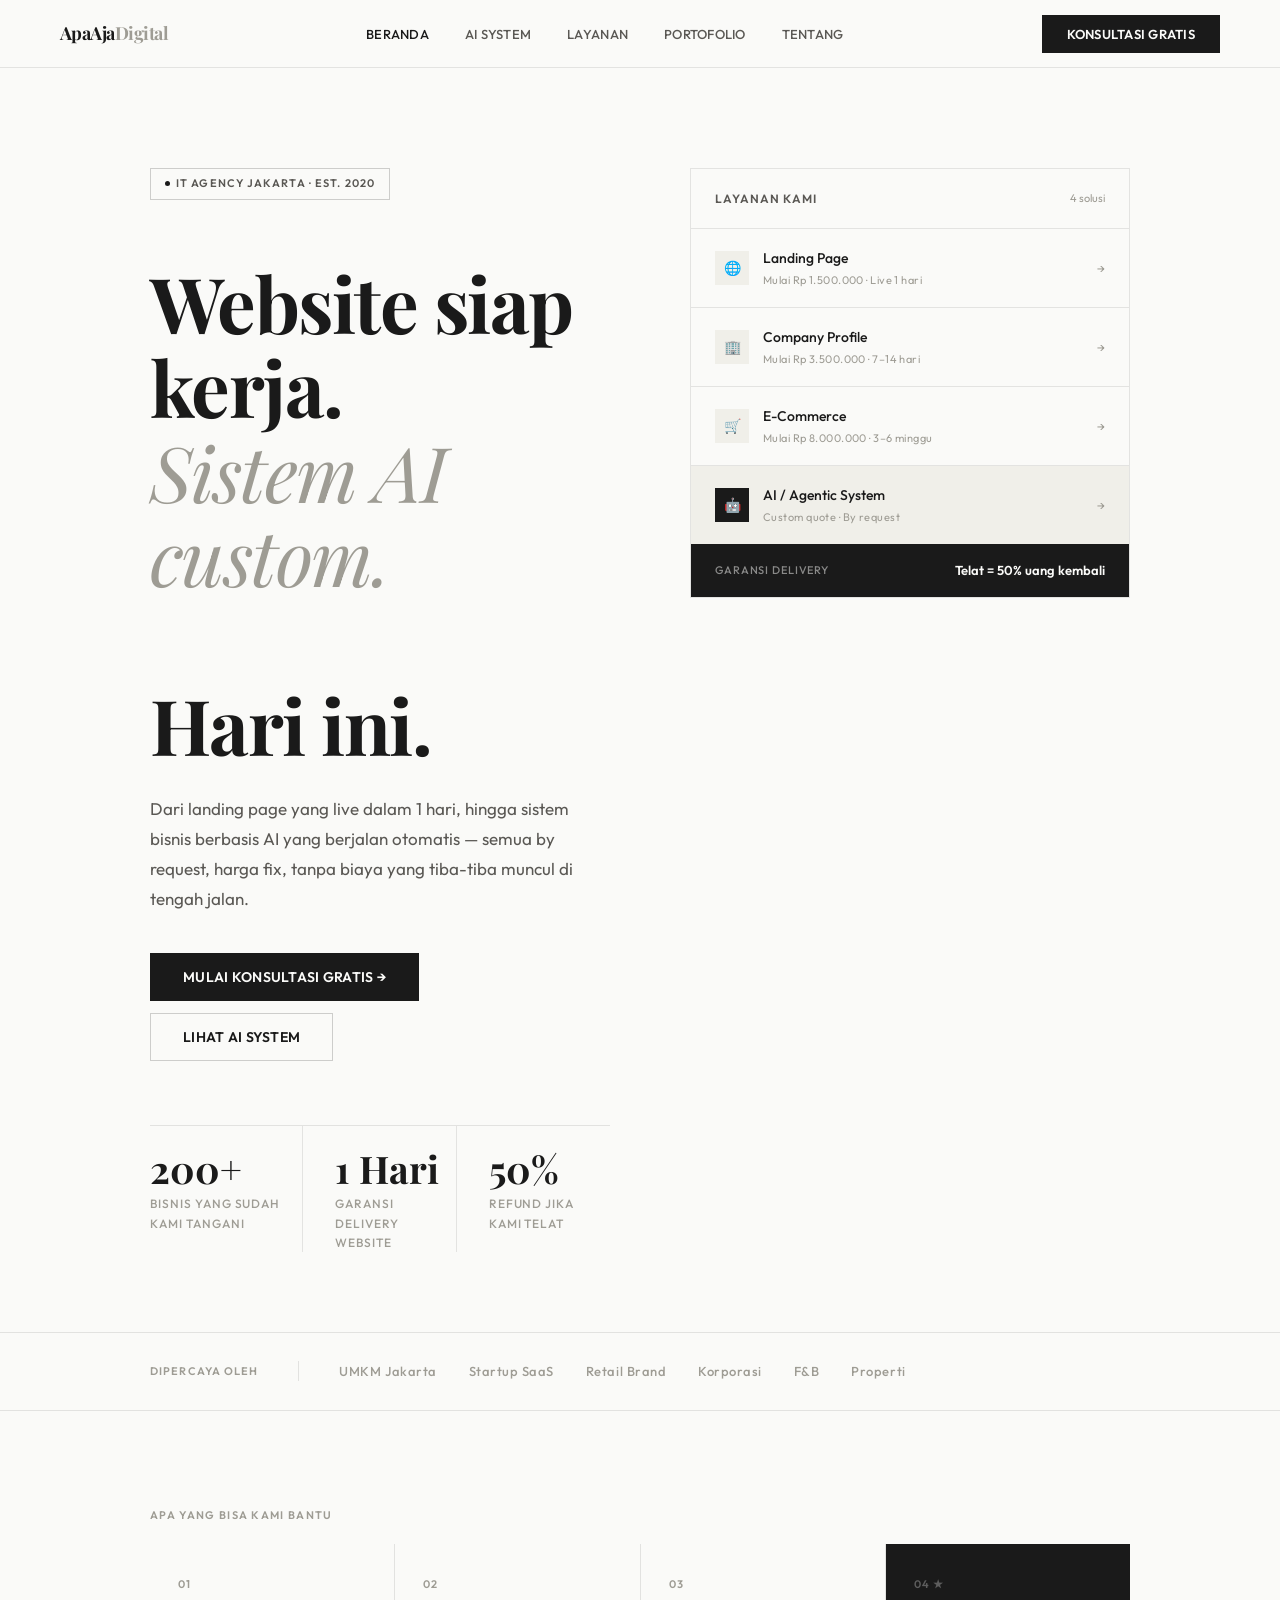
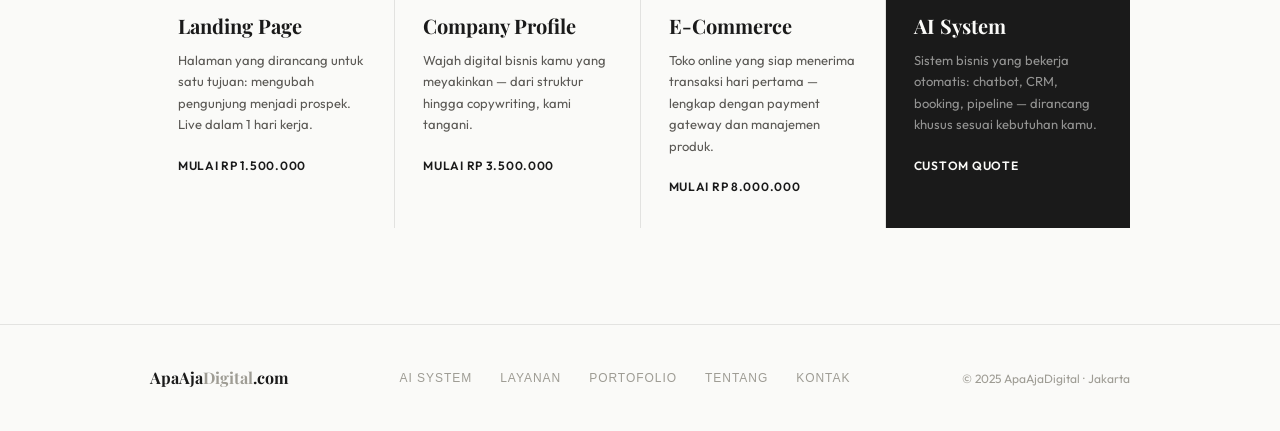
==== index (1).html @ f26a8ccd "Initial commit: Premium Tabbed-Page Company Profile with custom AI Systems and Scroll Animations" ====
<!DOCTYPE html>
<html lang="id">
<head>
<meta charset="UTF-8">
<meta name="viewport" content="width=device-width, initial-scale=1.0">
<title>ApaAjaDigital — IT Agency Jakarta</title>
<link rel="preconnect" href="https://fonts.googleapis.com">
<link rel="preconnect" href="https://fonts.gstatic.com" crossorigin>
<link href="https://fonts.googleapis.com/css2?family=Playfair+Display:wght@400;500;600;700&family=Outfit:wght@300;400;500;600&display=swap" rel="stylesheet">
<style>
/* ─── RESET & BASE ─────────────────────────────── */
*,*::before,*::after{box-sizing:border-box;margin:0;padding:0}
html{scroll-behavior:smooth;font-size:16px}
body{
  background:#FAFAF8;
  color:#1A1A1A;
  font-family:'Outfit',sans-serif;
  font-weight:400;
  line-height:1.6;
  -webkit-font-smoothing:antialiased;
  overflow-x:hidden;
}

/* ─── TYPOGRAPHY ──────────────────────────────── */
h1,h2,h3,h4{font-family:'Playfair Display',serif;font-weight:700;line-height:1.1;letter-spacing:-0.02em}
h1{font-size:clamp(44px,6vw,80px)}
h2{font-size:clamp(32px,4vw,52px)}
h3{font-size:clamp(20px,2.5vw,28px)}
p{font-size:16px;line-height:1.75;color:#4A4A4A}

/* ─── CSS VARIABLES ───────────────────────────── */
:root{
  --white:#FAFAF8;
  --black:#1A1A1A;
  --gray-100:#F0EFE9;
  --gray-200:#E2E0D8;
  --gray-400:#9E9C94;
  --gray-600:#5A5854;
  --accent:#1A1A1A;
  --ink:#1A1A1A;
  --paper:#FAFAF8;
  --border:rgba(26,26,26,0.1);
  --border-strong:rgba(26,26,26,0.2);
  --radius:2px;
  --radius-lg:4px;
  --transition:0.22s cubic-bezier(0.4,0,0.2,1);
}

/* ─── NAVIGATION ──────────────────────────────── */
nav{
  position:fixed;top:0;left:0;right:0;z-index:200;
  display:flex;align-items:center;justify-content:space-between;
  padding:0 60px;height:68px;
  background:rgba(250,250,248,0.92);
  backdrop-filter:blur(16px);
  border-bottom:1px solid var(--border);
  transition:border-color var(--transition);
}
.nav-logo{
  font-family:'Playfair Display',serif;
  font-size:18px;font-weight:700;
  color:var(--black);cursor:pointer;
  letter-spacing:-0.03em;
  text-decoration:none;
}
.nav-logo em{font-style:normal;color:var(--gray-400)}
.nav-center{display:flex;align-items:center;gap:4px}
.nav-link{
  font-family:'Outfit',sans-serif;
  font-size:13px;font-weight:500;
  color:var(--gray-600);
  padding:8px 16px;cursor:pointer;
  letter-spacing:0.02em;
  transition:color var(--transition);
  border-radius:2px;
  text-transform:uppercase;
  border:none;background:none;
}
.nav-link:hover{color:var(--black)}
.nav-link.active{color:var(--black)}
.nav-cta{
  font-size:13px;font-weight:600;
  font-family:'Outfit',sans-serif;
  background:var(--black);color:var(--white);
  padding:10px 24px;
  border:1px solid var(--black);
  cursor:pointer;letter-spacing:0.02em;
  text-transform:uppercase;
  transition:all var(--transition);
}
.nav-cta:hover{background:transparent;color:var(--black)}

/* ─── PAGES ───────────────────────────────────── */
.page{display:none;padding-top:68px;min-height:100vh;animation:fadeUp 0.4s ease both}
.page.active{display:block}
@keyframes fadeUp{from{opacity:0;transform:translateY(12px)}to{opacity:1;transform:translateY(0)}}

/* ─── LAYOUT HELPERS ──────────────────────────── */
.container{max-width:1100px;margin:0 auto;padding:0 60px}
.section{padding:96px 0}
.section-sm{padding:64px 0}
.label{
  font-size:11px;font-weight:600;letter-spacing:0.12em;
  text-transform:uppercase;color:var(--gray-400);
  margin-bottom:20px;display:block;
}
.divider{height:1px;background:var(--border);margin:0}

/* ─── BUTTONS ─────────────────────────────────── */
.btn{
  display:inline-flex;align-items:center;gap:8px;
  font-family:'Outfit',sans-serif;font-size:14px;font-weight:600;
  letter-spacing:0.02em;text-transform:uppercase;
  padding:14px 32px;cursor:pointer;
  transition:all var(--transition);border:none;
  text-decoration:none;
}
.btn-dark{background:var(--black);color:var(--white);border:1px solid var(--black)}
.btn-dark:hover{background:transparent;color:var(--black)}
.btn-outline{background:transparent;color:var(--black);border:1px solid var(--border-strong)}
.btn-outline:hover{border-color:var(--black);background:var(--black);color:var(--white)}
.btn-sm{padding:10px 22px;font-size:12px}

/* ─── BADGE ───────────────────────────────────── */
.badge{
  display:inline-flex;align-items:center;gap:6px;
  font-size:11px;font-weight:600;letter-spacing:0.1em;text-transform:uppercase;
  padding:6px 14px;border:1px solid var(--border-strong);
  color:var(--gray-600);margin-bottom:28px;
}
.badge-dot{width:5px;height:5px;border-radius:50%;background:var(--black);animation:blink 2s infinite}
@keyframes blink{0%,100%{opacity:1}50%{opacity:0.3}}

/* ═══════════════════════════════════════════════
   PAGE 1: BERANDA
═══════════════════════════════════════════════ */

/* HERO */
.hero{padding:100px 0 80px;border-bottom:1px solid var(--border)}
.hero-inner{display:grid;grid-template-columns:1fr 440px;gap:80px;align-items:start}
.hero-eyebrow{margin-bottom:32px}
.hero h1{margin-bottom:28px;color:var(--black)}
.hero h1 span{display:block;color:var(--gray-400);font-weight:400;font-style:italic}
.hero-lead{font-size:17px;line-height:1.75;color:var(--gray-600);max-width:500px;margin-bottom:40px}
.hero-actions{display:flex;gap:12px;flex-wrap:wrap;margin-bottom:64px}
.hero-stats{display:grid;grid-template-columns:repeat(3,1fr);border-top:1px solid var(--border)}
.stat{padding:24px 0 0;border-right:1px solid var(--border)}
.stat:last-child{border-right:none}
.stat:first-child{padding-left:0}
.stat-n{font-family:'Playfair Display',serif;font-size:38px;font-weight:700;color:var(--black);line-height:1;margin-bottom:6px}
.stat-l{font-size:12px;color:var(--gray-400);text-transform:uppercase;letter-spacing:0.08em;font-weight:500}

/* HERO RIGHT CARD */
.hero-card{
  background:var(--white);
  border:1px solid var(--border);
  padding:0;overflow:hidden;
  position:sticky;top:88px;
}
.hero-card-head{
  padding:20px 24px;
  border-bottom:1px solid var(--border);
  display:flex;align-items:center;justify-content:space-between;
}
.hero-card-title{font-size:12px;font-weight:600;text-transform:uppercase;letter-spacing:0.08em;color:var(--gray-600)}
.service-list{padding:0}
.service-row{
  display:flex;align-items:center;justify-content:space-between;
  padding:18px 24px;border-bottom:1px solid var(--border);
  cursor:pointer;transition:background var(--transition);
}
.service-row:last-child{border-bottom:none}
.service-row:hover{background:var(--gray-100)}
.service-row-left{display:flex;align-items:center;gap:14px}
.service-icon{
  width:34px;height:34px;display:flex;align-items:center;justify-content:center;
  background:var(--gray-100);font-size:14px;flex-shrink:0;
}
.service-name{font-size:14px;font-weight:500;color:var(--black);margin-bottom:2px}
.service-price{font-size:11px;color:var(--gray-400);letter-spacing:0.04em}
.service-arrow{font-size:12px;color:var(--gray-400);transition:transform var(--transition)}
.service-row:hover .service-arrow{transform:translateX(3px)}
.service-row.ai-row{background:var(--gray-100)}
.hero-guarantee{
  padding:16px 24px;background:var(--black);color:var(--white);
  display:flex;align-items:center;justify-content:space-between;
}
.guarantee-label{font-size:11px;text-transform:uppercase;letter-spacing:0.08em;color:rgba(250,250,248,0.5);font-weight:500}
.guarantee-val{font-size:13px;font-weight:600;color:var(--white)}

/* TRUST BAR */
.trust-bar{padding:28px 0;border-bottom:1px solid var(--border)}
.trust-bar-inner{display:flex;align-items:center;gap:40px}
.trust-label{font-size:11px;text-transform:uppercase;letter-spacing:0.1em;color:var(--gray-400);font-weight:600;white-space:nowrap}
.trust-divider{width:1px;height:20px;background:var(--border);flex-shrink:0}
.trust-logos{display:flex;gap:32px;flex-wrap:wrap}
.trust-item{font-size:13px;font-weight:500;color:var(--gray-400);letter-spacing:0.04em}

/* SERVICES PREVIEW */
.services-grid{display:grid;grid-template-columns:repeat(4,1fr);gap:1px;background:var(--border)}
.svc-card{
  background:var(--white);padding:32px 28px;
  transition:background var(--transition);cursor:pointer;
}
.svc-card:hover{background:var(--gray-100)}
.svc-num{font-size:11px;font-weight:600;color:var(--gray-400);letter-spacing:0.1em;margin-bottom:20px}
.svc-name{font-family:'Playfair Display',serif;font-size:20px;font-weight:700;margin-bottom:12px;line-height:1.2}
.svc-desc{font-size:13px;color:var(--gray-600);line-height:1.65;margin-bottom:20px}
.svc-price{font-size:12px;font-weight:600;color:var(--black);text-transform:uppercase;letter-spacing:0.06em}
.svc-card.ai-card{background:var(--black)}
.svc-card.ai-card .svc-num{color:rgba(250,250,248,0.3)}
.svc-card.ai-card .svc-name{color:var(--white)}
.svc-card.ai-card .svc-desc{color:rgba(250,250,248,0.55)}
.svc-card.ai-card .svc-price{color:var(--white)}
.svc-card.ai-card:hover{background:#2a2a2a}

/* ═══════════════════════════════════════════════
   PAGE 2: AI SYSTEM
═══════════════════════════════════════════════ */
.ai-hero{padding:100px 0 80px;border-bottom:1px solid var(--border)}
.ai-hero h1{margin-bottom:28px}
.ai-hero h1 em{font-style:italic;color:var(--gray-400)}
.ai-lead{font-size:18px;line-height:1.75;color:var(--gray-600);max-width:580px;margin-bottom:40px}

.capabilities-grid{display:grid;grid-template-columns:repeat(3,1fr);gap:1px;background:var(--border)}
.cap-card{background:var(--white);padding:36px 32px;transition:background var(--transition);cursor:pointer}
.cap-card:hover{background:var(--gray-100)}
.cap-num{font-size:11px;font-weight:600;color:var(--gray-400);letter-spacing:0.12em;text-transform:uppercase;margin-bottom:16px}
.cap-title{font-family:'Playfair Display',serif;font-size:22px;font-weight:700;margin-bottom:8px;line-height:1.2}
.cap-subtitle{font-size:12px;font-weight:600;text-transform:uppercase;letter-spacing:0.08em;color:var(--gray-400);margin-bottom:16px}
.cap-body{font-size:13px;color:var(--gray-600);line-height:1.7;margin-bottom:20px}
.cap-tags{display:flex;flex-wrap:wrap;gap:6px}
.cap-tag{font-size:10px;font-weight:600;letter-spacing:0.08em;text-transform:uppercase;padding:4px 10px;border:1px solid var(--border-strong);color:var(--gray-600)}

.usecase-section{padding:80px 0;background:var(--gray-100);border-top:1px solid var(--border);border-bottom:1px solid var(--border)}
.usecase-grid{display:grid;grid-template-columns:repeat(4,1fr);gap:1px;background:var(--border);margin-top:48px}
.uc-card{background:var(--gray-100);padding:28px 24px;cursor:pointer;transition:background var(--transition)}
.uc-card:hover{background:var(--gray-200)}
.uc-industry{font-size:10px;font-weight:700;text-transform:uppercase;letter-spacing:0.1em;color:var(--gray-400);margin-bottom:10px}
.uc-title{font-family:'Playfair Display',serif;font-size:18px;font-weight:700;margin-bottom:10px;line-height:1.2}
.uc-desc{font-size:13px;color:var(--gray-600);line-height:1.65}

/* ═══════════════════════════════════════════════
   PAGE 3: LAYANAN
═══════════════════════════════════════════════ */
.pricing-grid{display:grid;grid-template-columns:repeat(3,1fr);gap:1px;background:var(--border)}
.price-card{background:var(--white);padding:36px 32px;position:relative;transition:background var(--transition)}
.price-card:hover{background:var(--gray-100)}
.price-card.featured{background:var(--black)}
.price-popular{
  font-size:10px;font-weight:700;text-transform:uppercase;letter-spacing:0.1em;
  color:var(--white);background:var(--black);padding:4px 12px;
  display:inline-block;margin-bottom:20px;
}
.price-card.featured .price-popular{background:var(--gray-200);color:var(--black)}
.price-tier{font-size:11px;font-weight:600;text-transform:uppercase;letter-spacing:0.1em;color:var(--gray-400);margin-bottom:8px}
.price-card.featured .price-tier{color:rgba(250,250,248,0.4)}
.price-amount{font-family:'Playfair Display',serif;font-size:40px;font-weight:700;letter-spacing:-0.02em;line-height:1;margin-bottom:6px}
.price-card.featured .price-amount{color:var(--white)}
.price-amount sup{font-size:18px;font-weight:500;vertical-align:super}
.price-delivery{font-size:12px;color:var(--gray-400);margin-bottom:24px;padding-bottom:24px;border-bottom:1px solid var(--border)}
.price-card.featured .price-delivery{color:rgba(250,250,248,0.35);border-color:rgba(250,250,248,0.1)}
.price-desc{font-size:13px;color:var(--gray-600);line-height:1.65;margin-bottom:24px}
.price-card.featured .price-desc{color:rgba(250,250,248,0.55)}
.price-features{list-style:none;display:flex;flex-direction:column;gap:10px;margin-bottom:32px}
.price-features li{font-size:13px;color:var(--gray-600);display:flex;gap:10px;align-items:baseline;line-height:1.5}
.price-features li::before{content:'—';color:var(--gray-400);flex-shrink:0;font-size:12px}
.price-card.featured .price-features li{color:rgba(250,250,248,0.6)}
.price-card.featured .price-features li::before{color:rgba(250,250,248,0.25)}
.price-cta{
  width:100%;padding:14px;font-family:'Outfit',sans-serif;font-size:12px;font-weight:600;
  letter-spacing:0.08em;text-transform:uppercase;cursor:pointer;
  border:1px solid var(--border-strong);background:transparent;color:var(--black);
  transition:all var(--transition);
}
.price-cta:hover{background:var(--black);color:var(--white);border-color:var(--black)}
.price-card.featured .price-cta{background:var(--white);color:var(--black);border-color:var(--white)}
.price-card.featured .price-cta:hover{background:var(--gray-200)}

.ai-pkg{
  background:var(--black);color:var(--white);
  padding:56px;margin-top:1px;
  display:grid;grid-template-columns:1fr 1fr;gap:80px;align-items:start;
}
.ai-pkg-label{font-size:10px;font-weight:700;text-transform:uppercase;letter-spacing:0.12em;color:rgba(250,250,248,0.35);margin-bottom:16px}
.ai-pkg h3{font-family:'Playfair Display',serif;font-size:34px;font-weight:700;color:var(--white);margin-bottom:16px;line-height:1.15}
.ai-pkg p{font-size:14px;color:rgba(250,250,248,0.5);line-height:1.75;margin-bottom:28px}
.ai-tiers{border-top:1px solid rgba(250,250,248,0.1)}
.ai-tier-row{
  display:flex;justify-content:space-between;align-items:center;
  padding:16px 0;border-bottom:1px solid rgba(250,250,248,0.08);
}
.ai-tier-name{font-size:13px;font-weight:500;color:rgba(250,250,248,0.7)}
.ai-tier-price{font-size:13px;font-weight:600;color:var(--white)}

.maint-section{padding:80px 0}
.maint-header{margin-bottom:48px}
.maint-header h2{margin-bottom:12px}
.maint-header p{font-size:15px;color:var(--gray-600);max-width:540px}
.maint-grid{display:grid;grid-template-columns:repeat(3,1fr);gap:1px;background:var(--border)}
.maint-card{background:var(--white);padding:32px;transition:background var(--transition)}
.maint-card:hover{background:var(--gray-100)}
.maint-name{font-size:11px;font-weight:600;text-transform:uppercase;letter-spacing:0.1em;color:var(--gray-400);margin-bottom:8px}
.maint-price{font-family:'Playfair Display',serif;font-size:34px;font-weight:700;line-height:1;margin-bottom:4px}
.maint-period{font-size:12px;color:var(--gray-400);margin-bottom:8px}
.maint-tagline{font-size:13px;color:var(--gray-600);margin-bottom:24px;padding-bottom:24px;border-bottom:1px solid var(--border)}
.maint-list{list-style:none;display:flex;flex-direction:column;gap:9px}
.maint-list li{font-size:13px;color:var(--gray-600);display:flex;gap:10px;align-items:baseline}
.maint-list li::before{content:'↗';color:var(--black);flex-shrink:0;font-size:11px;font-weight:600}

/* ═══════════════════════════════════════════════
   PAGE 4: PORTOFOLIO
═══════════════════════════════════════════════ */
.portfolio-grid{display:grid;grid-template-columns:repeat(2,1fr);gap:1px;background:var(--border)}
.portfolio-item{
  background:var(--white);padding:0;overflow:hidden;
  cursor:pointer;transition:background var(--transition);
  aspect-ratio:4/3;display:flex;align-items:center;justify-content:center;
  position:relative;
}
.p-mock{width:72%;background:var(--white);border:1px solid var(--border);overflow:hidden}
.p-mock-bar{
  background:var(--gray-100);padding:9px 14px;
  display:flex;align-items:center;gap:5px;border-bottom:1px solid var(--border);
}
.p-dot{width:7px;height:7px;border-radius:50%;background:var(--border-strong)}
.p-url{font-size:9px;color:var(--gray-400);margin-left:8px;font-family:monospace}
.p-content{padding:20px 18px}
.p-headline{font-family:'Playfair Display',serif;font-size:14px;font-weight:700;margin-bottom:10px;line-height:1.3}
.p-line{height:5px;background:var(--gray-100);margin-bottom:5px;border-radius:1px}
.p-cta-mock{display:inline-block;background:var(--black);color:var(--white);font-size:9px;font-weight:600;padding:7px 14px;margin-top:10px;letter-spacing:0.06em;text-transform:uppercase}
.p-overlay{
  position:absolute;bottom:0;left:0;right:0;
  background:linear-gradient(transparent,rgba(26,26,26,0.9));
  padding:24px 28px;
  transform:translateY(100%);transition:transform 0.3s ease;
}
.portfolio-item:hover .p-overlay{transform:translateY(0)}
.portfolio-item:hover{background:var(--gray-100)}
.p-ov-industry{font-size:10px;font-weight:700;text-transform:uppercase;letter-spacing:0.1em;color:rgba(250,250,248,0.45);margin-bottom:4px}
.p-ov-name{font-family:'Playfair Display',serif;font-size:20px;font-weight:700;color:var(--white);margin-bottom:4px}
.p-ov-desc{font-size:12px;color:rgba(250,250,248,0.55)}

.cases-section{padding:80px 0;background:var(--gray-100);border-top:1px solid var(--border)}
.cases-grid{display:grid;grid-template-columns:repeat(3,1fr);gap:1px;background:var(--border);margin-top:48px}
.case-card{background:var(--gray-100);padding:36px 32px;transition:background var(--transition)}
.case-card:hover{background:var(--gray-200)}
.case-industry{font-size:10px;font-weight:700;text-transform:uppercase;letter-spacing:0.1em;color:var(--gray-400);margin-bottom:16px}
.case-client{font-family:'Playfair Display',serif;font-size:20px;font-weight:700;margin-bottom:24px}
.case-meta{margin-bottom:24px;display:flex;flex-direction:column;gap:12px}
.case-meta-row{display:grid;grid-template-columns:100px 1fr;gap:12px}
.case-meta-label{font-size:11px;font-weight:600;text-transform:uppercase;letter-spacing:0.06em;color:var(--gray-400)}
.case-meta-val{font-size:13px;color:var(--gray-600);line-height:1.5}
.case-result{
  background:var(--black);color:var(--white);
  padding:20px;margin-bottom:20px;
}
.case-result-n{font-family:'Playfair Display',serif;font-size:36px;font-weight:700;line-height:1;margin-bottom:4px}
.case-result-l{font-size:11px;color:rgba(250,250,248,0.4);text-transform:uppercase;letter-spacing:0.08em}
.case-quote{font-size:13px;color:var(--gray-600);font-style:italic;line-height:1.7;padding-top:20px;border-top:1px solid var(--border)}
.case-attr{font-size:11px;color:var(--gray-400);margin-top:6px;font-style:normal;font-weight:600}

/* ═══════════════════════════════════════════════
   PAGE 5: TENTANG
═══════════════════════════════════════════════ */
.about-hero{padding:100px 0 80px;border-bottom:1px solid var(--border);display:grid;grid-template-columns:1fr 1fr;gap:80px;align-items:start}
.about-h1{margin-bottom:28px}
.about-h1 em{font-style:italic;color:var(--gray-400)}
.about-lead{font-size:16px;color:var(--gray-600);line-height:1.8;margin-bottom:32px}

.principles{display:flex;flex-direction:column;gap:0;border:1px solid var(--border)}
.principle{
  display:grid;grid-template-columns:52px 1fr;
  padding:28px 28px 28px 24px;
  border-bottom:1px solid var(--border);
  transition:background var(--transition);
}
.principle:last-child{border-bottom:none}
.principle:hover{background:var(--gray-100)}
.principle-num{font-size:11px;font-weight:600;color:var(--gray-400);padding-top:3px;letter-spacing:0.06em}
.principle-title{font-family:'Playfair Display',serif;font-size:18px;font-weight:700;margin-bottom:8px}
.principle-body{font-size:13px;color:var(--gray-600);line-height:1.7}

.values-section{padding:80px 0;border-bottom:1px solid var(--border)}
.values-grid{display:grid;grid-template-columns:repeat(4,1fr);gap:1px;background:var(--border);margin-top:48px}
.value-card{background:var(--white);padding:32px 28px;transition:background var(--transition)}
.value-card:hover{background:var(--gray-100)}
.value-icon{font-size:22px;margin-bottom:16px}
.value-name{font-family:'Playfair Display',serif;font-size:20px;font-weight:700;margin-bottom:10px}
.value-desc{font-size:13px;color:var(--gray-600);line-height:1.65}

.team-section{padding:80px 0}
.team-grid{display:grid;grid-template-columns:repeat(3,1fr);gap:1px;background:var(--border);margin-top:48px}
.team-card{background:var(--white);padding:36px 32px;transition:background var(--transition)}
.team-card:hover{background:var(--gray-100)}
.team-avatar{
  width:56px;height:56px;border-radius:50%;
  background:var(--black);color:var(--white);
  display:flex;align-items:center;justify-content:center;
  font-family:'Playfair Display',serif;font-size:18px;font-weight:700;
  margin-bottom:20px;
}
.team-name{font-family:'Playfair Display',serif;font-size:22px;font-weight:700;margin-bottom:4px}
.team-role{font-size:11px;font-weight:600;text-transform:uppercase;letter-spacing:0.1em;color:var(--gray-400);margin-bottom:16px}
.team-bio{font-size:13px;color:var(--gray-600);line-height:1.7}

/* ═══════════════════════════════════════════════
   PAGE 6: KONTAK
═══════════════════════════════════════════════ */
.kontak-hero{padding:100px 0 80px;border-bottom:1px solid var(--border);display:grid;grid-template-columns:1fr 1fr;gap:80px;align-items:start}
.kontak-h1{margin-bottom:20px}
.kontak-lead{font-size:16px;color:var(--gray-600);line-height:1.8;margin-bottom:40px}

.contact-methods{border:1px solid var(--border);margin-bottom:28px}
.contact-row{
  display:flex;align-items:center;gap:18px;
  padding:20px 24px;border-bottom:1px solid var(--border);
  cursor:pointer;transition:background var(--transition);
}
.contact-row:last-child{border-bottom:none}
.contact-row:hover{background:var(--gray-100)}
.contact-icon{
  width:40px;height:40px;background:var(--black);
  display:flex;align-items:center;justify-content:center;
  font-size:16px;flex-shrink:0;color:var(--white);
}
.contact-label{font-size:10px;font-weight:700;text-transform:uppercase;letter-spacing:0.1em;color:var(--gray-400);margin-bottom:3px}
.contact-val{font-size:14px;font-weight:500;color:var(--black)}
.contact-sub{font-size:11px;color:var(--gray-400);margin-top:2px}

.guarantee-box{
  background:var(--black);color:var(--white);padding:28px 24px;
}
.guarantee-box p{font-size:12px;color:rgba(250,250,248,0.4);text-transform:uppercase;letter-spacing:0.08em;font-weight:600;margin-bottom:6px}
.guarantee-box strong{font-family:'Playfair Display',serif;font-size:20px;font-weight:700;color:var(--white);display:block;line-height:1.3}

.kontak-form{background:var(--white);border:1px solid var(--border);padding:40px}
.form-title{font-family:'Playfair Display',serif;font-size:26px;font-weight:700;margin-bottom:32px}
.form-group{margin-bottom:20px}
.form-label{display:block;font-size:11px;font-weight:600;text-transform:uppercase;letter-spacing:0.1em;color:var(--gray-600);margin-bottom:8px}
.form-input{
  width:100%;padding:12px 16px;
  border:1px solid var(--border);
  background:var(--white);color:var(--black);
  font-family:'Outfit',sans-serif;font-size:14px;
  outline:none;transition:border var(--transition);
  -webkit-appearance:none;
}
.form-input:focus{border-color:var(--black)}
.form-input::placeholder{color:var(--gray-400)}
textarea.form-input{resize:vertical;line-height:1.6}
select.form-input{cursor:pointer}
.form-submit{
  width:100%;padding:15px;
  background:var(--black);color:var(--white);
  font-family:'Outfit',sans-serif;font-size:13px;font-weight:600;
  text-transform:uppercase;letter-spacing:0.08em;
  border:1px solid var(--black);cursor:pointer;
  transition:all var(--transition);margin-top:8px;
}
.form-submit:hover{background:transparent;color:var(--black)}

/* ─── FOOTER ──────────────────────────────────── */
footer{
  border-top:1px solid var(--border);
  padding:40px 0;background:var(--white);
}
.footer-inner{
  display:flex;align-items:center;justify-content:space-between;
  flex-wrap:wrap;gap:20px;
}
.footer-logo{font-family:'Playfair Display',serif;font-size:16px;font-weight:700;color:var(--black);cursor:pointer}
.footer-logo em{font-style:normal;color:var(--gray-400)}
.footer-links{display:flex;gap:28px}
.footer-link{
  font-size:12px;font-weight:500;text-transform:uppercase;letter-spacing:0.08em;
  color:var(--gray-400);cursor:pointer;transition:color var(--transition);border:none;background:none;
}
.footer-link:hover{color:var(--black)}
.footer-copy{font-size:12px;color:var(--gray-400)}
</style>
</head>
<body>

<!-- ─── NAV ─────────────────────────────────────── -->
<nav id="main-nav">
  <a class="nav-logo" onclick="nav('home')">ApaAja<em>Digital</em></a>
  <div class="nav-center">
    <button class="nav-link active" onclick="nav('home')">Beranda</button>
    <button class="nav-link" onclick="nav('ai')">AI System</button>
    <button class="nav-link" onclick="nav('layanan')">Layanan</button>
    <button class="nav-link" onclick="nav('portofolio')">Portofolio</button>
    <button class="nav-link" onclick="nav('tentang')">Tentang</button>
  </div>
  <button class="nav-cta" onclick="nav('kontak')">Konsultasi Gratis</button>
</nav>

<!-- ═══════════════════════════════════════════════
     PAGE 1: BERANDA
═══════════════════════════════════════════════ -->
<div id="home" class="page active">

  <div class="hero">
    <div class="container">
      <div class="hero-inner">
        <div>
          <div class="hero-eyebrow">
            <div class="badge"><span class="badge-dot"></span> IT Agency Jakarta · Est. 2020</div>
          </div>
          <h1>Website siap kerja.<br><span>Sistem AI custom.</span><br>Hari ini.</h1>
          <p class="hero-lead">Dari landing page yang live dalam 1 hari, hingga sistem bisnis berbasis AI yang berjalan otomatis — semua by request, harga fix, tanpa biaya yang tiba-tiba muncul di tengah jalan.</p>
          <div class="hero-actions">
            <button class="btn btn-dark" onclick="nav('kontak')">Mulai Konsultasi Gratis →</button>
            <button class="btn btn-outline" onclick="nav('ai')">Lihat AI System</button>
          </div>
          <div class="hero-stats">
            <div class="stat">
              <div class="stat-n">200+</div>
              <div class="stat-l">Bisnis yang sudah kami tangani</div>
            </div>
            <div class="stat" style="padding-left:32px">
              <div class="stat-n">1 Hari</div>
              <div class="stat-l">Garansi delivery website</div>
            </div>
            <div class="stat" style="padding-left:32px;border-right:none">
              <div class="stat-n">50%</div>
              <div class="stat-l">Refund jika kami telat</div>
            </div>
          </div>
        </div>
        <div>
          <div class="hero-card">
            <div class="hero-card-head">
              <span class="hero-card-title">Layanan Kami</span>
              <span style="font-size:11px;color:var(--gray-400)">4 solusi</span>
            </div>
            <div class="service-list">
              <div class="service-row" onclick="nav('layanan')">
                <div class="service-row-left">
                  <div class="service-icon">🌐</div>
                  <div>
                    <div class="service-name">Landing Page</div>
                    <div class="service-price">Mulai Rp 1.500.000 · Live 1 hari</div>
                  </div>
                </div>
                <span class="service-arrow">→</span>
              </div>
              <div class="service-row" onclick="nav('layanan')">
                <div class="service-row-left">
                  <div class="service-icon">🏢</div>
                  <div>
                    <div class="service-name">Company Profile</div>
                    <div class="service-price">Mulai Rp 3.500.000 · 7–14 hari</div>
                  </div>
                </div>
                <span class="service-arrow">→</span>
              </div>
              <div class="service-row" onclick="nav('layanan')">
                <div class="service-row-left">
                  <div class="service-icon">🛒</div>
                  <div>
                    <div class="service-name">E-Commerce</div>
                    <div class="service-price">Mulai Rp 8.000.000 · 3–6 minggu</div>
                  </div>
                </div>
                <span class="service-arrow">→</span>
              </div>
              <div class="service-row ai-row" onclick="nav('ai')">
                <div class="service-row-left">
                  <div class="service-icon" style="background:var(--black);font-size:14px">🤖</div>
                  <div>
                    <div class="service-name">AI / Agentic System</div>
                    <div class="service-price">Custom quote · By request</div>
                  </div>
                </div>
                <span class="service-arrow">→</span>
              </div>
            </div>
            <div class="hero-guarantee">
              <span class="guarantee-label">Garansi delivery</span>
              <span class="guarantee-val">Telat = 50% uang kembali</span>
            </div>
          </div>
        </div>
      </div>
    </div>
  </div>

  <div class="trust-bar">
    <div class="container">
      <div class="trust-bar-inner">
        <span class="trust-label">Dipercaya oleh</span>
        <div class="trust-divider"></div>
        <div class="trust-logos">
          <span class="trust-item">UMKM Jakarta</span>
          <span class="trust-item">Startup SaaS</span>
          <span class="trust-item">Retail Brand</span>
          <span class="trust-item">Korporasi</span>
          <span class="trust-item">F&amp;B</span>
          <span class="trust-item">Properti</span>
        </div>
      </div>
    </div>
  </div>

  <div class="section">
    <div class="container">
      <span class="label">Apa yang bisa kami bantu</span>
      <div class="services-grid">
        <div class="svc-card" onclick="nav('layanan')">
          <div class="svc-num">01</div>
          <div class="svc-name">Landing Page</div>
          <div class="svc-desc">Halaman yang dirancang untuk satu tujuan: mengubah pengunjung menjadi prospek. Live dalam 1 hari kerja.</div>
          <div class="svc-price">Mulai Rp 1.500.000</div>
        </div>
        <div class="svc-card" onclick="nav('layanan')">
          <div class="svc-num">02</div>
          <div class="svc-name">Company Profile</div>
          <div class="svc-desc">Wajah digital bisnis kamu yang meyakinkan — dari struktur hingga copywriting, kami tangani.</div>
          <div class="svc-price">Mulai Rp 3.500.000</div>
        </div>
        <div class="svc-card" onclick="nav('layanan')">
          <div class="svc-num">03</div>
          <div class="svc-name">E-Commerce</div>
          <div class="svc-desc">Toko online yang siap menerima transaksi hari pertama — lengkap dengan payment gateway dan manajemen produk.</div>
          <div class="svc-price">Mulai Rp 8.000.000</div>
        </div>
        <div class="svc-card ai-card" onclick="nav('ai')">
          <div class="svc-num">04 ★</div>
          <div class="svc-name">AI System</div>
          <div class="svc-desc">Sistem bisnis yang bekerja otomatis: chatbot, CRM, booking, pipeline — dirancang khusus sesuai kebutuhan kamu.</div>
          <div class="svc-price">Custom Quote</div>
        </div>
      </div>
    </div>
  </div>

  <footer>
    <div class="container">
      <div class="footer-inner">
        <span class="footer-logo" onclick="nav('home')">ApaAja<em>Digital</em>.com</span>
        <div class="footer-links">
          <button class="footer-link" onclick="nav('ai')">AI System</button>
          <button class="footer-link" onclick="nav('layanan')">Layanan</button>
          <button class="footer-link" onclick="nav('portofolio')">Portofolio</button>
          <button class="footer-link" onclick="nav('tentang')">Tentang</button>
          <button class="footer-link" onclick="nav('kontak')">Kontak</button>
        </div>
        <span class="footer-copy">© 2025 ApaAjaDigital · Jakarta</span>
      </div>
    </div>
  </footer>
</div>

<!-- ═══════════════════════════════════════════════
     PAGE 2: AI SYSTEM
═══════════════════════════════════════════════ -->
<div id="ai" class="page">

  <div class="ai-hero">
    <div class="container">
      <div class="badge">★ Diferensiasi Utama Kami</div>
      <h1>Sistem bisnis kamu,<br>dijalankan <em>AI.</em><br>By request. 100% custom.</h1>
      <p class="ai-lead">Bukan template. Bukan chatbot generik yang jawab lima pertanyaan lalu berhenti. Kami merancang sistem agentic yang benar-benar memahami alur kerja bisnis kamu — dan menjalankannya secara otomatis, 24 jam sehari.</p>
      <button class="btn btn-dark" onclick="nav('kontak')">Mapping Sistem Gratis →</button>
    </div>
  </div>

  <div class="section">
    <div class="container">
      <span class="label">6 Kapabilitas AI</span>
      <div class="capabilities-grid">
        <div class="cap-card">
          <div class="cap-num">01</div>
          <div class="cap-title">AI Customer Service Agent</div>
          <div class="cap-subtitle">Layani ribuan pelanggan. Tanpa menambah satu pun karyawan.</div>
          <div class="cap-body">Bot yang memahami konteks, menjawab pertanyaan spesifik, menangani komplain, mengkualifikasi lead, dan melakukan follow-up — semua otomatis via WhatsApp, website, atau Instagram DM. Aktif 24 jam, konsisten setiap saat.</div>
          <div class="cap-tags"><span class="cap-tag">WhatsApp</span><span class="cap-tag">Web</span><span class="cap-tag">IG DM</span></div>
        </div>
        <div class="cap-card">
          <div class="cap-num">02</div>
          <div class="cap-title">AI Sales & CRM Automation</div>
          <div class="cap-subtitle">Lead masuk. Sistem bekerja. Tim kamu fokus closing.</div>
          <div class="cap-body">Setiap prospek yang masuk langsung dikualifikasi, dijadwalkan, difollow-up, dan dilaporkan secara otomatis. Tidak ada lead yang jatuh karena lupa direspons. Tidak ada data yang tersebar di berbagai chat.</div>
          <div class="cap-tags"><span class="cap-tag">CRM</span><span class="cap-tag">Pipeline</span><span class="cap-tag">Reporting</span></div>
        </div>
        <div class="cap-card">
          <div class="cap-num">03</div>
          <div class="cap-title">AI Business Workflow</div>
          <div class="cap-subtitle">Proses yang biasanya butuh tim, sekarang berjalan sendiri.</div>
          <div class="cap-body">Integrasi form, spreadsheet, email, notifikasi, dan laporan dalam satu alur kerja otomatis. Data tidak perlu diinput ulang. Laporan tidak perlu dibuat manual. Tim kamu mengerjakan hal yang benar-benar membutuhkan manusia.</div>
          <div class="cap-tags"><span class="cap-tag">Automation</span><span class="cap-tag">Integration</span><span class="cap-tag">Reporting</span></div>
        </div>
        <div class="cap-card">
          <div class="cap-num">04</div>
          <div class="cap-title">AI Booking & Operations</div>
          <div class="cap-subtitle">Jadwal penuh, tanpa staf yang kelelahan mengelolanya.</div>
          <div class="cap-body">Sistem reservasi yang menerima booking, mengirim konfirmasi, mengingatkan pelanggan, dan mengatur ulang jadwal — semuanya otomatis. Dirancang untuk klinik, konsultan, salon, event organizer, dan bisnis berbasis appointment.</div>
          <div class="cap-tags"><span class="cap-tag">Booking</span><span class="cap-tag">Reminder</span><span class="cap-tag">Scheduling</span></div>
        </div>
        <div class="cap-card">
          <div class="cap-num">05</div>
          <div class="cap-title">AI Analytics & Insight</div>
          <div class="cap-subtitle">Data yang memberi tahu apa yang harus kamu lakukan selanjutnya.</div>
          <div class="cap-body">Dashboard yang bukan sekadar menampilkan angka — AI menganalisis pola penjualan, mengidentifikasi peluang yang terlewat, dan memberi rekomendasi aksi konkret. Bukan laporan mingguan. Ini intelijen bisnis yang bekerja real-time.</div>
          <div class="cap-tags"><span class="cap-tag">Dashboard</span><span class="cap-tag">Insight</span><span class="cap-tag">Alert</span></div>
        </div>
        <div class="cap-card" style="background:var(--black)">
          <div class="cap-num" style="color:rgba(250,250,248,0.3)">06</div>
          <div class="cap-title" style="color:var(--white)">Custom System</div>
          <div class="cap-subtitle" style="color:rgba(250,250,248,0.35)">Kebutuhan kamu tidak ada di daftar? Justru itu spesialisasi kami.</div>
          <div class="cap-body" style="color:rgba(250,250,248,0.5)">Setiap bisnis punya tantangan unik yang tidak bisa diselesaikan dengan solusi generik. Ceritakan workflow kamu, hambatan yang ada, dan hasil yang ingin dicapai — kami mapping sistem yang tepat dan kirim proposal dalam 24 jam.</div>
          <button class="btn btn-outline" style="color:var(--white);border-color:rgba(250,250,248,0.2);font-size:12px;padding:10px 20px;margin-top:8px" onclick="nav('kontak')">Ceritakan kebutuhan kamu →</button>
        </div>
      </div>
    </div>
  </div>

  <div class="usecase-section">
    <div class="container">
      <span class="label">Use Cases per Industri</span>
      <h2>Sistem AI kami,<br>diimplementasi lintas industri.</h2>
      <div class="usecase-grid">
        <div class="uc-card">
          <div class="uc-industry">F&amp;B / Resto</div>
          <div class="uc-title">Auto-order & Reservasi</div>
          <div class="uc-desc">Bot WhatsApp menerima pesanan, mengelola reservasi meja, mengirim reminder, dan menghasilkan laporan harian — tanpa staf tambahan.</div>
        </div>
        <div class="uc-card">
          <div class="uc-industry">Properti</div>
          <div class="uc-title">Lead Scoring & Pipeline</div>
          <div class="uc-desc">Setiap prospek dikualifikasi berdasarkan kriteria yang kamu tentukan, dijadwalkan viewing, dan difollow-up secara sistematis hingga deal.</div>
        </div>
        <div class="uc-card">
          <div class="uc-industry">Klinik / Kesehatan</div>
          <div class="uc-title">Booking & Manajemen Pasien</div>
          <div class="uc-desc">Sistem antrean digital, konfirmasi otomatis via WhatsApp, reminder jadwal konsultasi, dan integrasi rekam medis dalam satu platform.</div>
        </div>
        <div class="uc-card">
          <div class="uc-industry">E-Commerce / UMKM</div>
          <div class="uc-title">CS Bot & Inventori</div>
          <div class="uc-desc">Jawab DM secara instan, kirim invoice otomatis, beri alert restock, dan hasilkan laporan penjualan harian tanpa membuka satu pun spreadsheet.</div>
        </div>
      </div>
    </div>
  </div>

  <footer>
    <div class="container">
      <div class="footer-inner">
        <span class="footer-logo" onclick="nav('home')">ApaAja<em>Digital</em>.com</span>
        <div class="footer-links">
          <button class="footer-link" onclick="nav('layanan')">Layanan</button>
          <button class="footer-link" onclick="nav('portofolio')">Portofolio</button>
          <button class="footer-link" onclick="nav('kontak')">Kontak</button>
        </div>
        <span class="footer-copy">© 2025 ApaAjaDigital · Jakarta</span>
      </div>
    </div>
  </footer>
</div>

<!-- ═══════════════════════════════════════════════
     PAGE 3: LAYANAN
═══════════════════════════════════════════════ -->
<div id="layanan" class="page">

  <div class="section">
    <div class="container">
      <span class="label">Paket &amp; Harga</span>
      <h2 style="margin-bottom:12px">Harga fix.<br>Tidak ada kejutan.</h2>
      <p style="max-width:520px;margin-bottom:56px">Angka yang tertera di proposal adalah angka yang kamu bayar. Tidak ada biaya tambahan di tengah jalan, tidak ada item tersembunyi di tagihan akhir. Semua paket sudah termasuk domain, hosting, dan support.</p>

      <div class="pricing-grid">
        <div class="price-card">
          <div class="price-tier">Landing Page</div>
          <div class="price-amount"><sup>Rp </sup>1,5 Jt</div>
          <div class="price-delivery">Delivery: 1 hari kerja · Renewal: Rp 750.000/thn</div>
          <div class="price-desc">Untuk bisnis yang butuh satu halaman yang bekerja keras: mengonversi pengunjung menjadi prospek, mendorong mereka menghubungi kamu, dan membangun kepercayaan dalam hitungan detik.</div>
          <ul class="price-features">
            <li>1 halaman high-converting untuk konversi</li>
            <li>Desain mobile-first &amp; SEO-ready</li>
            <li>Integrasi Click-to-WhatsApp</li>
            <li>Domain .com gratis 1 tahun</li>
            <li>Hosting SSD 10GB</li>
            <li>1 email bisnis profesional</li>
            <li>Full akses admin WordPress</li>
            <li>2x revisi minor</li>
          </ul>
          <button class="price-cta" onclick="nav('kontak')">Mulai Sekarang</button>
        </div>
        <div class="price-card featured">
          <div class="price-popular">Paling Populer</div>
          <div class="price-tier">Company Profile</div>
          <div class="price-amount"><sup>Rp </sup>3,5 Jt</div>
          <div class="price-delivery">Delivery: 7–14 hari · Renewal: Rp 1.500.000/thn</div>
          <div class="price-desc">Untuk bisnis yang ingin tampil kredibel di hadapan klien, investor, dan mitra. Website yang aktif membangun kepercayaan sebelum meeting pertama terjadi.</div>
          <ul class="price-features">
            <li>5–10 halaman profesional</li>
            <li>Desain mobile-first &amp; SEO-ready</li>
            <li>Integrasi WhatsApp &amp; formulir kontak</li>
            <li>Domain .com gratis 1 tahun</li>
            <li>Hosting SSD 10GB</li>
            <li>1–3 email bisnis profesional</li>
            <li>Full akses admin WordPress</li>
            <li>3x revisi minor</li>
          </ul>
          <button class="price-cta" onclick="nav('kontak')">Mulai Sekarang</button>
        </div>
        <div class="price-card">
          <div class="price-tier">E-Commerce</div>
          <div class="price-amount"><sup>Rp </sup>8 Jt</div>
          <div class="price-delivery">Delivery: 3–6 minggu · Renewal: Rp 4.000.000/thn</div>
          <div class="price-desc">Untuk bisnis yang siap menjual online secara serius. Platform yang mengelola produk, memproses pembayaran, mengatur pengiriman, dan memberi visibilitas penuh atas performa toko.</div>
          <ul class="price-features">
            <li>Katalog produk &amp; sistem manajemen</li>
            <li>Cart &amp; checkout dioptimasi konversi</li>
            <li>Payment gateway Midtrans/Xendit</li>
            <li>Integrasi layanan pengiriman</li>
            <li>Dashboard admin lengkap</li>
            <li>Setup awal 20 produk</li>
            <li>Hosting SSD 20GB+</li>
            <li>3–5 email bisnis profesional</li>
          </ul>
          <button class="price-cta" onclick="nav('kontak')">Mulai Sekarang</button>
        </div>
      </div>

      <div class="ai-pkg">
        <div>
          <div class="ai-pkg-label">★ Paket Unggulan</div>
          <h3>AI / Agentic System</h3>
          <p>Ini bukan produk yang bisa diklik dan langsung jalan. Ini adalah sistem yang kami rancang dari nol bersama kamu — memahami alur kerja bisnis kamu, mengidentifikasi titik yang bisa diotomasi, dan membangun sistem yang benar-benar bekerja untuk konteks spesifik kamu.<br><br>Setiap proposal sudah menyertakan scope yang jelas, timeline yang realistis, dan harga fix sebelum pekerjaan dimulai.</p>
          <button class="btn btn-outline" style="color:var(--white);border-color:rgba(250,250,248,0.25)" onclick="nav('kontak')">Request Proposal Gratis →</button>
        </div>
        <div class="ai-tiers">
          <div class="ai-tier-row">
            <span class="ai-tier-name">MVP — 3–5 fitur utama</span>
            <span class="ai-tier-price">Mulai Rp 30 Jt</span>
          </div>
          <div class="ai-tier-row">
            <span class="ai-tier-name">Business — 5–10 fitur + dashboard</span>
            <span class="ai-tier-price">Mulai Rp 80 Jt</span>
          </div>
          <div class="ai-tier-row">
            <span class="ai-tier-name">Scalable — Full custom + backend</span>
            <span class="ai-tier-price">Mulai Rp 200 Jt</span>
          </div>
          <div class="ai-tier-row">
            <span class="ai-tier-name">High Performance Website</span>
            <span class="ai-tier-price">Custom Quote</span>
          </div>
          <div class="ai-tier-row" style="border-bottom:none">
            <span class="ai-tier-name">Mobile App (iOS + Android)</span>
            <span class="ai-tier-price">Custom Quote</span>
          </div>
        </div>
      </div>
    </div>
  </div>

  <div class="maint-section" style="background:var(--gray-100);border-top:1px solid var(--border)">
    <div class="container">
      <div class="maint-header">
        <span class="label">Maintenance &amp; Support</span>
        <h2>Website yang live bukan<br>akhir dari pekerjaan.</h2>
        <p>Bisnis bergerak. Konten berubah. Tren bergeser. Paket maintenance kami memastikan website kamu selalu relevan, cepat, dan terus dioptimasi — sementara kamu fokus menjalankan bisnis.</p>
      </div>
      <div class="maint-grid">
        <div class="maint-card">
          <div class="maint-name">Basic</div>
          <div class="maint-price">Rp 2 Jt</div>
          <div class="maint-period">/bulan</div>
          <div class="maint-tagline">Untuk bisnis yang ingin websitenya tetap berjalan dengan baik tanpa memikirkan teknisnya.</div>
          <ul class="maint-list">
            <li>Update &amp; upload konten rutin</li>
            <li>Edit ringan (teks, gambar, harga)</li>
            <li>Bug fixing minor</li>
            <li>8–12 task per bulan</li>
          </ul>
        </div>
        <div class="maint-card" style="border-top:2px solid var(--black)">
          <div class="maint-name">Growth</div>
          <div class="maint-price">Rp 5 Jt</div>
          <div class="maint-period">/bulan</div>
          <div class="maint-tagline">Untuk bisnis yang mulai serius mengoptimasi performa digital mereka.</div>
          <ul class="maint-list">
            <li>Semua layanan di paket Basic</li>
            <li>Optimasi konten &amp; SEO on-page</li>
            <li>Monitoring performa website</li>
            <li>Support waktu respons prioritas</li>
          </ul>
        </div>
        <div class="maint-card">
          <div class="maint-name">Performance</div>
          <div class="maint-price">Rp 10 Jt</div>
          <div class="maint-period">/bulan</div>
          <div class="maint-tagline">Untuk bisnis yang menggunakan website sebagai mesin pertumbuhan utama.</div>
          <ul class="maint-list">
            <li>Semua layanan di paket Growth</li>
            <li>A/B testing halaman &amp; elemen konversi</li>
            <li>Laporan analytics &amp; insight bulanan</li>
            <li>Strategi konten berbasis data</li>
          </ul>
        </div>
      </div>
    </div>
  </div>

  <footer>
    <div class="container">
      <div class="footer-inner">
        <span class="footer-logo" onclick="nav('home')">ApaAja<em>Digital</em>.com</span>
        <div class="footer-links">
          <button class="footer-link" onclick="nav('ai')">AI System</button>
          <button class="footer-link" onclick="nav('portofolio')">Portofolio</button>
          <button class="footer-link" onclick="nav('kontak')">Kontak</button>
        </div>
        <span class="footer-copy">© 2025 ApaAjaDigital · Jakarta</span>
      </div>
    </div>
  </footer>
</div>

<!-- ═══════════════════════════════════════════════
     PAGE 4: PORTOFOLIO
═══════════════════════════════════════════════ -->
<div id="portofolio" class="page">

  <div class="section" style="padding-bottom:0">
    <div class="container">
      <span class="label">Portofolio</span>
      <h2 style="margin-bottom:12px">200+ website.<br>Semua live tepat waktu.</h2>
      <p style="max-width:520px;margin-bottom:56px">Setiap project di sini punya cerita — klien yang pernah frustrasi dengan agency sebelumnya, deadline yang tidak bisa ditawar, dan ekspektasi yang harus dipenuhi. Kami deliver semuanya.</p>
    </div>
    <div class="portfolio-grid" style="max-width:1100px;margin:0 auto 0;padding:0 60px">
      <div class="portfolio-item">
        <div class="p-mock">
          <div class="p-mock-bar"><div class="p-dot"></div><div class="p-dot"></div><div class="p-dot"></div><div class="p-url">brandkuliner.co.id</div></div>
          <div class="p-content">
            <div class="p-headline">Kopi Nusantara — Order Sekarang</div>
            <div class="p-line" style="width:85%"></div>
            <div class="p-line" style="width:65%"></div>
            <div class="p-line" style="width:45%"></div>
            <div class="p-cta-mock" style="background:#8B5E3C">Order via WhatsApp</div>
          </div>
        </div>
        <div class="p-overlay">
          <div class="p-ov-industry">F&amp;B · Jakarta Selatan</div>
          <div class="p-ov-name">Brand Kuliner</div>
          <div class="p-ov-desc">Landing page + AI order bot · Live dalam 18 jam</div>
        </div>
      </div>
      <div class="portfolio-item" style="background:#F0F4F8">
        <div class="p-mock">
          <div class="p-mock-bar"><div class="p-dot"></div><div class="p-dot"></div><div class="p-dot"></div><div class="p-url">startupsaas.co.id</div></div>
          <div class="p-content">
            <div class="p-headline" style="color:#1A56DB">SaaS Platform B2B Indonesia</div>
            <div class="p-line" style="width:80%;background:#DBEAFE"></div>
            <div class="p-line" style="width:60%;background:#DBEAFE"></div>
            <div class="p-line" style="width:40%;background:#DBEAFE"></div>
            <div class="p-cta-mock" style="background:#1A56DB">Start Free Trial</div>
          </div>
        </div>
        <div class="p-overlay">
          <div class="p-ov-industry">Startup Tech · Jakarta</div>
          <div class="p-ov-name">B2B SaaS Platform</div>
          <div class="p-ov-desc">Company profile + CRM automation system</div>
        </div>
      </div>
      <div class="portfolio-item" style="background:#FFF8F5">
        <div class="p-mock">
          <div class="p-mock-bar"><div class="p-dot"></div><div class="p-dot"></div><div class="p-dot"></div><div class="p-url">retailbrand.id</div></div>
          <div class="p-content">
            <div class="p-headline" style="color:#C53030">Koleksi Terbaru — Shop Now</div>
            <div class="p-line" style="width:80%;background:#FED7D7"></div>
            <div class="p-line" style="width:60%;background:#FED7D7"></div>
            <div class="p-line" style="width:40%;background:#FED7D7"></div>
            <div class="p-cta-mock" style="background:#C53030">Belanja Sekarang</div>
          </div>
        </div>
        <div class="p-overlay">
          <div class="p-ov-industry">Retail · Nationwide</div>
          <div class="p-ov-name">Retail Brand</div>
          <div class="p-ov-desc">E-commerce + AI inventory management · 3 minggu</div>
        </div>
      </div>
      <div class="portfolio-item" style="background:#F0FFF4">
        <div class="p-mock">
          <div class="p-mock-bar"><div class="p-dot"></div><div class="p-dot"></div><div class="p-dot"></div><div class="p-url">propertiku.id</div></div>
          <div class="p-content">
            <div class="p-headline" style="color:#276749">Properti Premium Jakarta</div>
            <div class="p-line" style="width:80%;background:#C6F6D5"></div>
            <div class="p-line" style="width:60%;background:#C6F6D5"></div>
            <div class="p-line" style="width:40%;background:#C6F6D5"></div>
            <div class="p-cta-mock" style="background:#276749">Jadwalkan Survey</div>
          </div>
        </div>
        <div class="p-overlay">
          <div class="p-ov-industry">Properti · Jakarta</div>
          <div class="p-ov-name">Developer Properti</div>
          <div class="p-ov-desc">Company profile + AI lead scoring pipeline</div>
        </div>
      </div>
    </div>
  </div>

  <div class="cases-section">
    <div class="container">
      <span class="label">Case Study</span>
      <h2>Hasil yang bisa<br>kamu ukur.</h2>
      <div class="cases-grid">
        <div class="case-card">
          <div class="case-industry">F&amp;B · Jakarta Selatan</div>
          <div class="case-client">Brand Kuliner</div>
          <div class="case-meta">
            <div class="case-meta-row"><span class="case-meta-label">Tantangan</span><span class="case-meta-val">Landing page untuk kampanye Ramadan yang harus live dalam 24 jam</span></div>
            <div class="case-meta-row"><span class="case-meta-label">Yang dibuat</span><span class="case-meta-val">Landing page + integrasi WhatsApp order otomatis</span></div>
          </div>
          <div class="case-result">
            <div class="case-result-n">3×</div>
            <div class="case-result-l">Konversi WhatsApp dalam 7 hari pertama</div>
          </div>
          <div class="case-quote">"Website jadi dalam 1 hari, hari berikutnya kami sudah pakai untuk closing client. Tidak pernah dapat agency seperti ini."<div class="case-attr">— Founder, Brand Kuliner Jakarta</div></div>
        </div>
        <div class="case-card">
          <div class="case-industry">B2B SaaS · Jakarta</div>
          <div class="case-client">Startup SaaS</div>
          <div class="case-meta">
            <div class="case-meta-row"><span class="case-meta-label">Tantangan</span><span class="case-meta-val">Company profile untuk pitching investor dengan harga yang tidak berubah</span></div>
            <div class="case-meta-row"><span class="case-meta-label">Yang dibuat</span><span class="case-meta-val">Company profile 8 halaman + sistem demo request</span></div>
          </div>
          <div class="case-result">
            <div class="case-result-n">0 Rev.</div>
            <div class="case-result-l">Nol perubahan harga dari proposal ke invoice</div>
          </div>
          <div class="case-quote">"Tim responsif, scope jelas dari awal, harga tidak berubah di tengah jalan. Refreshing."<div class="case-attr">— Marketing Lead, Startup B2B SaaS</div></div>
        </div>
        <div class="case-card">
          <div class="case-industry">Retail · Nationwide</div>
          <div class="case-client">Perusahaan Retail</div>
          <div class="case-meta">
            <div class="case-meta-row"><span class="case-meta-label">Tantangan</span><span class="case-meta-val">Sudah coba dua agency sebelumnya — keduanya molor lebih dari sebulan</span></div>
            <div class="case-meta-row"><span class="case-meta-label">Yang dibuat</span><span class="case-meta-val">E-commerce dengan dashboard manajemen terpusat</span></div>
          </div>
          <div class="case-result">
            <div class="case-result-n">1/3</div>
            <div class="case-result-l">Satu-satunya dari 3 agency yang deliver tepat waktu</div>
          </div>
          <div class="case-quote">"Kami sudah coba 3 agency. ApaAjaDigital satu-satunya yang deliver tepat waktu."<div class="case-attr">— Head of Digital, Perusahaan Retail</div></div>
        </div>
      </div>
    </div>
  </div>

  <footer>
    <div class="container">
      <div class="footer-inner">
        <span class="footer-logo" onclick="nav('home')">ApaAja<em>Digital</em>.com</span>
        <div class="footer-links">
          <button class="footer-link" onclick="nav('layanan')">Layanan</button>
          <button class="footer-link" onclick="nav('ai')">AI System</button>
          <button class="footer-link" onclick="nav('kontak')">Kontak</button>
        </div>
        <span class="footer-copy">© 2025 ApaAjaDigital · Jakarta</span>
      </div>
    </div>
  </footer>
</div>

<!-- ═══════════════════════════════════════════════
     PAGE 5: TENTANG
═══════════════════════════════════════════════ -->
<div id="tentang" class="page">

  <div class="section">
    <div class="container">
      <div class="about-hero" style="padding:0">
        <div>
          <span class="label">Tentang Kami</span>
          <h1 class="about-h1">IT Agency yang<br>tidak <em>main-main.</em></h1>
          <p class="about-lead">ApaAjaDigital lahir dari frustrasi yang sama yang dialami klien kami. Kami pernah melihat bisnis yang menunggu website berbulan-bulan. Kami pernah melihat tagihan yang dua kali lipat dari kesepakatan awal. Kami pernah melihat hasil yang tidak menyerupai brief yang sudah disetujui.</p>
          <p class="about-lead" style="margin-bottom:0">Kami bangun agency ini untuk jadi jawabannya.</p>
          <div style="margin-top:40px;display:grid;grid-template-columns:repeat(3,1fr);gap:1px;background:var(--border)">
            <div style="padding:20px 0;background:var(--white)">
              <div style="font-family:'Playfair Display',serif;font-size:32px;font-weight:700;line-height:1;margin-bottom:4px">2020</div>
              <div style="font-size:11px;text-transform:uppercase;letter-spacing:0.08em;color:var(--gray-400);font-weight:500">Berdiri di Jakarta</div>
            </div>
            <div style="padding:20px 24px;background:var(--white)">
              <div style="font-family:'Playfair Display',serif;font-size:32px;font-weight:700;line-height:1;margin-bottom:4px">200+</div>
              <div style="font-size:11px;text-transform:uppercase;letter-spacing:0.08em;color:var(--gray-400);font-weight:500">Project selesai</div>
            </div>
            <div style="padding:20px 24px;background:var(--white)">
              <div style="font-family:'Playfair Display',serif;font-size:32px;font-weight:700;line-height:1;margin-bottom:4px">98%</div>
              <div style="font-size:11px;text-transform:uppercase;letter-spacing:0.08em;color:var(--gray-400);font-weight:500">On-time delivery</div>
            </div>
          </div>
        </div>
        <div>
          <span class="label">Prinsip Kami</span>
          <div class="principles">
            <div class="principle">
              <span class="principle-num">01</span>
              <div>
                <div class="principle-title">Harga fix bukan slogan.</div>
                <div class="principle-body">Angka di proposal adalah angka yang kamu bayar. Tidak ada biaya tambahan, tidak ada revisi berbayar yang tidak pernah disepakati, tidak ada item yang "lupa disebutkan" di awal. Apa yang tertulis, itulah yang terjadi.</div>
              </div>
            </div>
            <div class="principle">
              <span class="principle-num">02</span>
              <div>
                <div class="principle-title">Timeline adalah janji, bukan estimasi.</div>
                <div class="principle-body">Kalau kami bilang 1 hari, artinya 1 hari. Kami menanggung risiko ini sepenuhnya: jika kami telat, 50% biaya kembali ke kamu. Kami tidak berani membuat janji ini kalau kami tidak yakin bisa menepatinya.</div>
              </div>
            </div>
            <div class="principle">
              <span class="principle-num">03</span>
              <div>
                <div class="principle-title">Transparansi bukan fitur tambahan.</div>
                <div class="principle-body">Progress bisa kamu pantau setiap saat. Tidak ada fase "kami sedang mengerjakan, tunggu saja". Kamu selalu tahu persis di mana posisi project kamu.</div>
              </div>
            </div>
            <div class="principle">
              <span class="principle-num">04</span>
              <div>
                <div class="principle-title">Yang kami banggakan adalah hasil klien kami.</div>
                <div class="principle-body">Workflow kami yang teruji 200+ kali adalah alat — bukan tujuan. Tujuan kami adalah bisnis kamu berjalan lebih baik setelah kami selesai bekerja.</div>
              </div>
            </div>
          </div>
        </div>
      </div>
    </div>
  </div>

  <div class="values-section" style="background:var(--gray-100);border-top:1px solid var(--border)">
    <div class="container">
      <span class="label">Nilai Kami</span>
      <div class="values-grid">
        <div class="value-card">
          <div class="value-icon">⚡</div>
          <div class="value-name">Speed</div>
          <div class="value-desc">Sistem kerja kami bukan hasil coba-coba. Ini hasil dari 200+ project yang dieksekusi, dievaluasi, dan disempurnakan. Tidak ada eksperimen di project kamu.</div>
        </div>
        <div class="value-card">
          <div class="value-icon">◻</div>
          <div class="value-name">Transparansi</div>
          <div class="value-desc">Scope dikunci sebelum mulai. Progress bisa dipantau setiap saat. Harga tidak berubah. Full akses admin selalu ada di tangan kamu.</div>
        </div>
        <div class="value-card">
          <div class="value-icon">◈</div>
          <div class="value-name">AI-First</div>
          <div class="value-desc">Kami tidak melihat AI sebagai fitur tambahan. Kami melihatnya sebagai cara bisnis harus beroperasi di 2025 ke depan — dan kami membangun sistem yang mencerminkan pandangan itu.</div>
        </div>
        <div class="value-card">
          <div class="value-icon">→</div>
          <div class="value-name">Hasil Terukur</div>
          <div class="value-desc">Setiap deliverable punya definisi sukses yang konkret. Bukan "website selesai". Tapi "sistem ini mengurangi waktu respons CS kamu dari 4 jam menjadi 2 menit".</div>
        </div>
      </div>
    </div>
  </div>

  <div class="team-section">
    <div class="container">
      <span class="label">Tim Kami</span>
      <h2>Orang-orang di balik<br>200+ project.</h2>
      <div class="team-grid">
        <div class="team-card">
          <div class="team-avatar">F</div>
          <div class="team-name">[Nama Founder]</div>
          <div class="team-role">Founder &amp; Tech Lead</div>
          <div class="team-bio">[X] tahun di industri web development dan sistem digital. Membangun metodologi 1-day delivery yang sekarang menjadi standar operasional seluruh tim.</div>
        </div>
        <div class="team-card">
          <div class="team-avatar">AI</div>
          <div class="team-name">[Nama Head AI]</div>
          <div class="team-role">Head of AI Systems</div>
          <div class="team-bio">Spesialis agentic AI dan workflow automation. Bertanggung jawab atas perancangan dan implementasi semua sistem AI custom untuk klien — dari mapping kebutuhan hingga handover.</div>
        </div>
        <div class="team-card">
          <div class="team-avatar">CX</div>
          <div class="team-name">[Nama Creative]</div>
          <div class="team-role">Creative &amp; UX Director</div>
          <div class="team-bio">Lebih dari [X] brand telah melewati tangan beliau. Memastikan setiap website yang kami bangun bukan hanya fungsional secara teknis, tapi juga efektif secara bisnis.</div>
        </div>
      </div>
    </div>
  </div>

  <footer>
    <div class="container">
      <div class="footer-inner">
        <span class="footer-logo" onclick="nav('home')">ApaAja<em>Digital</em>.com</span>
        <div class="footer-links">
          <button class="footer-link" onclick="nav('layanan')">Layanan</button>
          <button class="footer-link" onclick="nav('ai')">AI System</button>
          <button class="footer-link" onclick="nav('kontak')">Kontak</button>
        </div>
        <span class="footer-copy">© 2025 ApaAjaDigital · Jakarta</span>
      </div>
    </div>
  </footer>
</div>

<!-- ═══════════════════════════════════════════════
     PAGE 6: KONTAK
═══════════════════════════════════════════════ -->
<div id="kontak" class="page">

  <div class="section">
    <div class="container">
      <div class="kontak-hero" style="padding:0">
        <div>
          <span class="label">Hubungi Kami</span>
          <h1 class="kontak-h1">Mulai hari ini.<br>Bukan besok.</h1>
          <p class="kontak-lead">Setiap hari bisnis kamu berjalan tanpa sistem yang tepat adalah hari yang tidak optimal. Konsultasi 30 menit gratis — kami petakan kebutuhan, rekomendasikan solusi, dan kirimkan proposal dengan harga fix. Tanpa komitmen apapun dari kamu.</p>
          <div class="contact-methods">
            <div class="contact-row">
              <div class="contact-icon">💬</div>
              <div>
                <div class="contact-label">WhatsApp · Respons 15 menit</div>
                <div class="contact-val">+62 812 xxxx xxxx</div>
                <div class="contact-sub">Untuk kebutuhan mendesak atau pertanyaan cepat</div>
              </div>
            </div>
            <div class="contact-row">
              <div class="contact-icon">📅</div>
              <div>
                <div class="contact-label">Booking Konsultasi Online</div>
                <div class="contact-val">calendly.com/apaajadigital</div>
                <div class="contact-sub">Slot 30 menit, pilih jadwal yang sesuai</div>
              </div>
            </div>
            <div class="contact-row">
              <div class="contact-icon">✉</div>
              <div>
                <div class="contact-label">Email</div>
                <div class="contact-val">hello@apaajadigital.com</div>
                <div class="contact-sub">Untuk kebutuhan detail atau perlu lampiran brief</div>
              </div>
            </div>
            <div class="contact-row">
              <div class="contact-icon">◎</div>
              <div>
                <div class="contact-label">Kantor</div>
                <div class="contact-val">Jakarta Selatan, Indonesia</div>
                <div class="contact-sub">Kunjungan dengan perjanjian</div>
              </div>
            </div>
          </div>
          <div class="guarantee-box">
            <p>Garansi tetap berlaku untuk semua layanan website</p>
            <strong>Website live dalam 1 hari. Atau 50% uang kembali.</strong>
          </div>
        </div>
        <div>
          <div class="kontak-form">
            <div class="form-title">Ceritakan kebutuhan kamu.</div>
            <div class="form-group">
              <label class="form-label">Nama / Perusahaan</label>
              <input class="form-input" type="text" placeholder="PT. Maju Jaya / Andi Santoso">
            </div>
            <div class="form-group">
              <label class="form-label">Nomor WhatsApp</label>
              <input class="form-input" type="text" placeholder="+62 8xx xxxx xxxx">
            </div>
            <div class="form-group">
              <label class="form-label">Layanan yang dibutuhkan</label>
              <select class="form-input">
                <option value="">Pilih layanan...</option>
                <option>Landing Page (Live 1 hari)</option>
                <option>Company Profile</option>
                <option>E-Commerce</option>
                <option>AI / Agentic System</option>
                <option>High Performance Web / App</option>
                <option>Maintenance &amp; Support</option>
                <option>Belum tahu — butuh konsultasi</option>
              </select>
            </div>
            <div class="form-group">
              <label class="form-label">Ceritakan lebih lanjut <span style="font-weight:400;text-transform:none;letter-spacing:0">(opsional)</span></label>
              <textarea class="form-input" rows="5" placeholder="Apa yang ingin kamu capai? Masalah apa yang ingin diselesaikan?"></textarea>
            </div>
            <button class="form-submit">Kirim &amp; Mulai Konsultasi →</button>
          </div>
        </div>
      </div>
    </div>
  </div>

  <footer>
    <div class="container">
      <div class="footer-inner">
        <span class="footer-logo" onclick="nav('home')">ApaAja<em>Digital</em>.com</span>
        <div class="footer-links">
          <button class="footer-link" onclick="nav('home')">Beranda</button>
          <button class="footer-link" onclick="nav('ai')">AI System</button>
          <button class="footer-link" onclick="nav('layanan')">Layanan</button>
          <button class="footer-link" onclick="nav('portofolio')">Portofolio</button>
          <button class="footer-link" onclick="nav('tentang')">Tentang</button>
        </div>
        <span class="footer-copy">Website yang bekerja. Sistem yang berpikir.</span>
      </div>
    </div>
  </footer>
</div>

<script>
const pageMap = {
  home: 'Beranda', ai: 'AI System',
  layanan: 'Layanan', portofolio: 'Portofolio',
  tentang: 'Tentang', kontak: null
};

function nav(id) {
  document.querySelectorAll('.page').forEach(p => p.classList.remove('active'));
  document.querySelectorAll('.nav-link').forEach(l => l.classList.remove('active'));
  const pg = document.getElementById(id);
  if (pg) { pg.classList.add('active'); window.scrollTo({top:0,behavior:'instant'}); }
  const label = pageMap[id];
  if (label) {
    document.querySelectorAll('.nav-link').forEach(l => {
      if (l.textContent.trim() === label) l.classList.add('active');
    });
  }
}
</script>
</body>
</html>
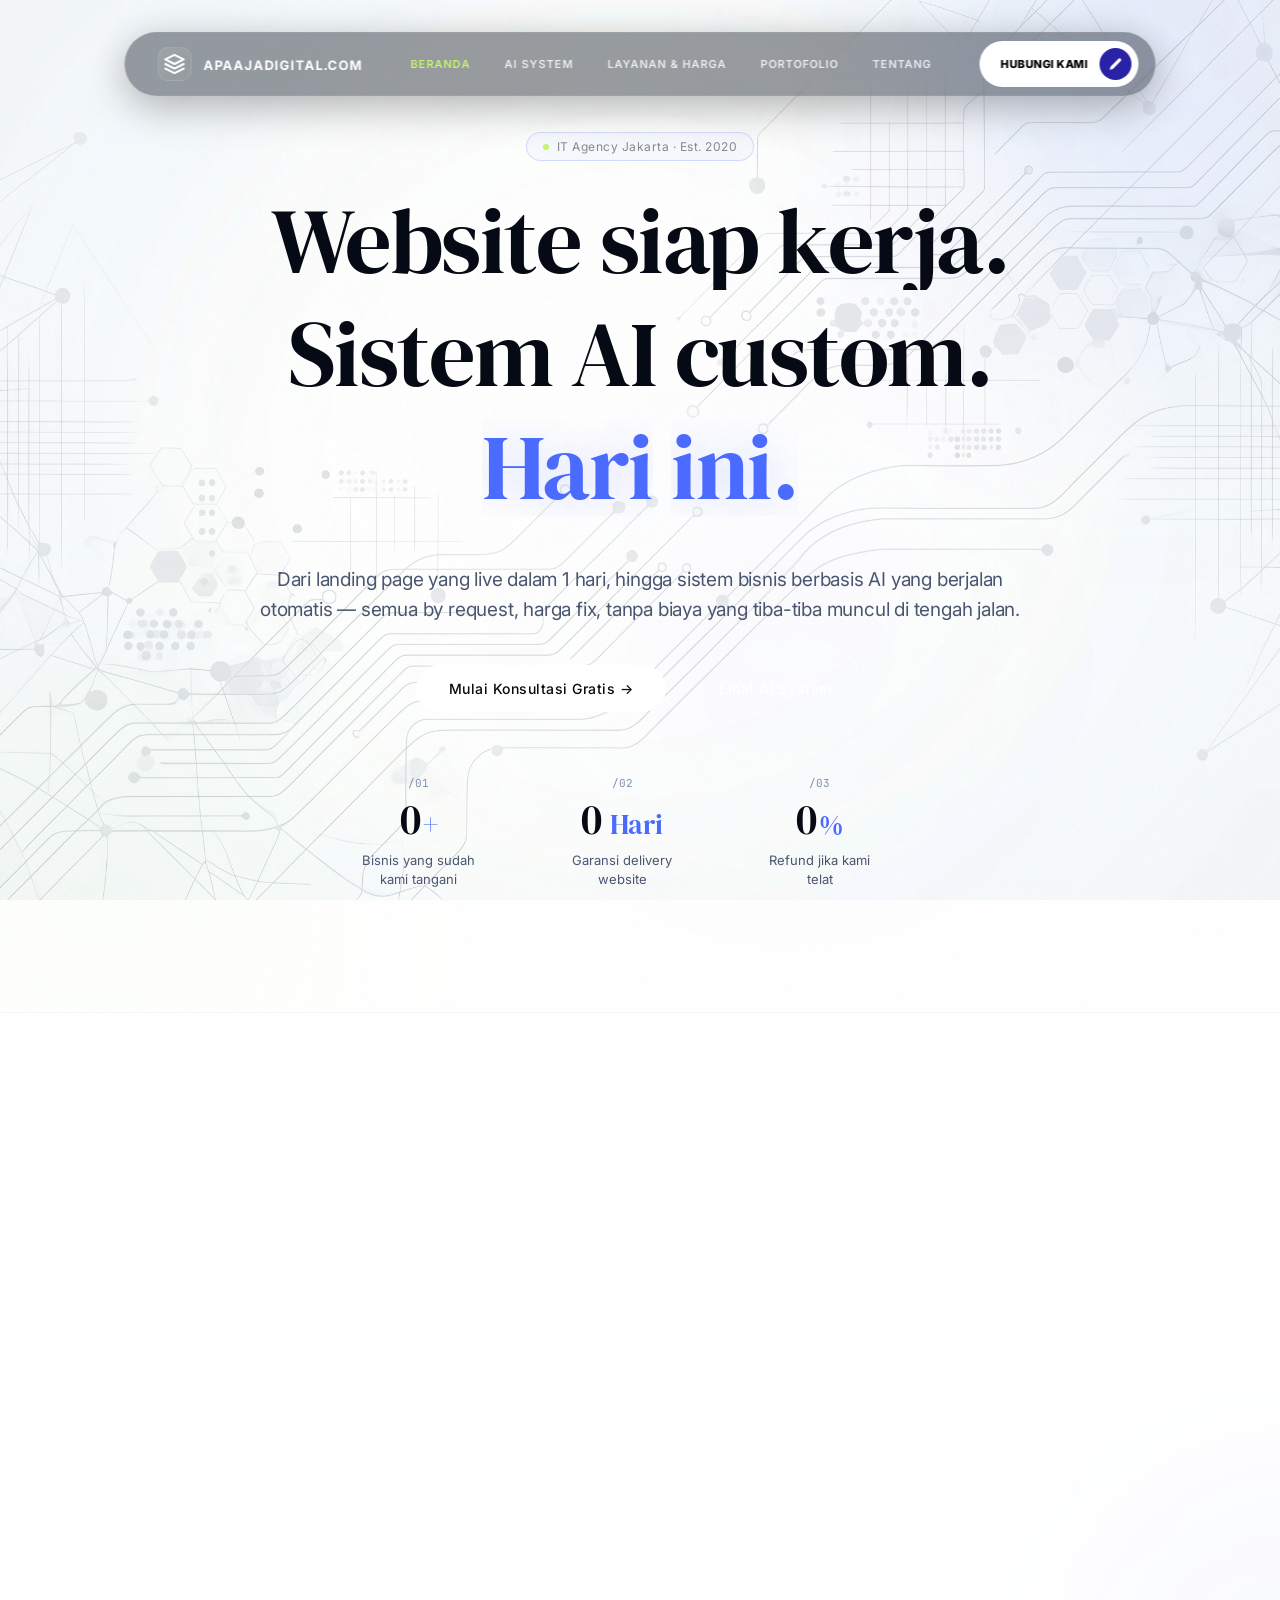
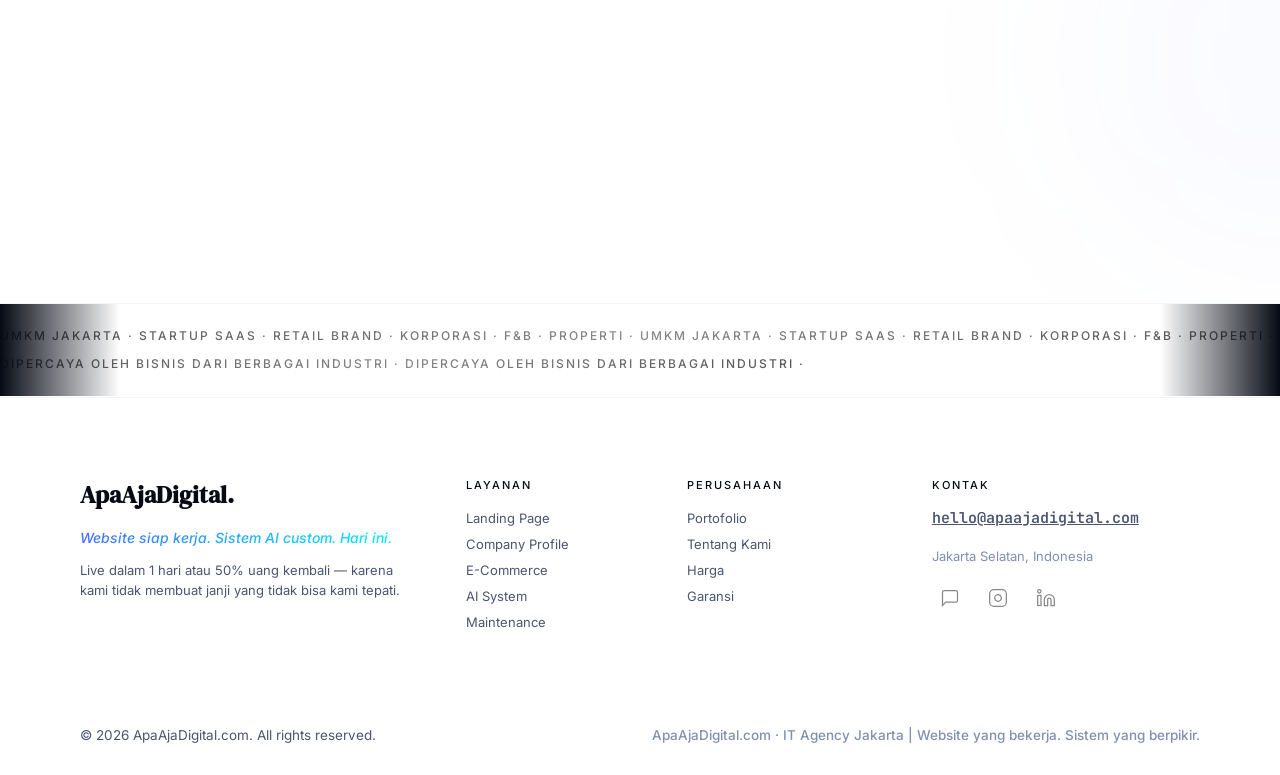
==== commit 8c970245: "feat: implement fully functional mobile navigation hamburger toggle and glassmorphic drawer menu" ====
--- a/index (1).html
+++ b/index (1).html
@@ -1,1330 +1,2020 @@
 <!DOCTYPE html>
 <html lang="id">
+
 <head>
-<meta charset="UTF-8">
-<meta name="viewport" content="width=device-width, initial-scale=1.0">
-<title>ApaAjaDigital — IT Agency Jakarta</title>
-<link rel="preconnect" href="https://fonts.googleapis.com">
-<link rel="preconnect" href="https://fonts.gstatic.com" crossorigin>
-<link href="https://fonts.googleapis.com/css2?family=Playfair+Display:wght@400;500;600;700&family=Outfit:wght@300;400;500;600&display=swap" rel="stylesheet">
-<style>
-/* ─── RESET & BASE ─────────────────────────────── */
-*,*::before,*::after{box-sizing:border-box;margin:0;padding:0}
-html{scroll-behavior:smooth;font-size:16px}
-body{
-  background:#FAFAF8;
-  color:#1A1A1A;
-  font-family:'Outfit',sans-serif;
-  font-weight:400;
-  line-height:1.6;
-  -webkit-font-smoothing:antialiased;
-  overflow-x:hidden;
-}
-
-/* ─── TYPOGRAPHY ──────────────────────────────── */
-h1,h2,h3,h4{font-family:'Playfair Display',serif;font-weight:700;line-height:1.1;letter-spacing:-0.02em}
-h1{font-size:clamp(44px,6vw,80px)}
-h2{font-size:clamp(32px,4vw,52px)}
-h3{font-size:clamp(20px,2.5vw,28px)}
-p{font-size:16px;line-height:1.75;color:#4A4A4A}
-
-/* ─── CSS VARIABLES ───────────────────────────── */
-:root{
-  --white:#FAFAF8;
-  --black:#1A1A1A;
-  --gray-100:#F0EFE9;
-  --gray-200:#E2E0D8;
-  --gray-400:#9E9C94;
-  --gray-600:#5A5854;
-  --accent:#1A1A1A;
-  --ink:#1A1A1A;
-  --paper:#FAFAF8;
-  --border:rgba(26,26,26,0.1);
-  --border-strong:rgba(26,26,26,0.2);
-  --radius:2px;
-  --radius-lg:4px;
-  --transition:0.22s cubic-bezier(0.4,0,0.2,1);
-}
-
-/* ─── NAVIGATION ──────────────────────────────── */
-nav{
-  position:fixed;top:0;left:0;right:0;z-index:200;
-  display:flex;align-items:center;justify-content:space-between;
-  padding:0 60px;height:68px;
-  background:rgba(250,250,248,0.92);
-  backdrop-filter:blur(16px);
-  border-bottom:1px solid var(--border);
-  transition:border-color var(--transition);
-}
-.nav-logo{
-  font-family:'Playfair Display',serif;
-  font-size:18px;font-weight:700;
-  color:var(--black);cursor:pointer;
-  letter-spacing:-0.03em;
-  text-decoration:none;
-}
-.nav-logo em{font-style:normal;color:var(--gray-400)}
-.nav-center{display:flex;align-items:center;gap:4px}
-.nav-link{
-  font-family:'Outfit',sans-serif;
-  font-size:13px;font-weight:500;
-  color:var(--gray-600);
-  padding:8px 16px;cursor:pointer;
-  letter-spacing:0.02em;
-  transition:color var(--transition);
-  border-radius:2px;
-  text-transform:uppercase;
-  border:none;background:none;
-}
-.nav-link:hover{color:var(--black)}
-.nav-link.active{color:var(--black)}
-.nav-cta{
-  font-size:13px;font-weight:600;
-  font-family:'Outfit',sans-serif;
-  background:var(--black);color:var(--white);
-  padding:10px 24px;
-  border:1px solid var(--black);
-  cursor:pointer;letter-spacing:0.02em;
-  text-transform:uppercase;
-  transition:all var(--transition);
-}
-.nav-cta:hover{background:transparent;color:var(--black)}
-
-/* ─── PAGES ───────────────────────────────────── */
-.page{display:none;padding-top:68px;min-height:100vh;animation:fadeUp 0.4s ease both}
-.page.active{display:block}
-@keyframes fadeUp{from{opacity:0;transform:translateY(12px)}to{opacity:1;transform:translateY(0)}}
-
-/* ─── LAYOUT HELPERS ──────────────────────────── */
-.container{max-width:1100px;margin:0 auto;padding:0 60px}
-.section{padding:96px 0}
-.section-sm{padding:64px 0}
-.label{
-  font-size:11px;font-weight:600;letter-spacing:0.12em;
-  text-transform:uppercase;color:var(--gray-400);
-  margin-bottom:20px;display:block;
-}
-.divider{height:1px;background:var(--border);margin:0}
-
-/* ─── BUTTONS ─────────────────────────────────── */
-.btn{
-  display:inline-flex;align-items:center;gap:8px;
-  font-family:'Outfit',sans-serif;font-size:14px;font-weight:600;
-  letter-spacing:0.02em;text-transform:uppercase;
-  padding:14px 32px;cursor:pointer;
-  transition:all var(--transition);border:none;
-  text-decoration:none;
-}
-.btn-dark{background:var(--black);color:var(--white);border:1px solid var(--black)}
-.btn-dark:hover{background:transparent;color:var(--black)}
-.btn-outline{background:transparent;color:var(--black);border:1px solid var(--border-strong)}
-.btn-outline:hover{border-color:var(--black);background:var(--black);color:var(--white)}
-.btn-sm{padding:10px 22px;font-size:12px}
-
-/* ─── BADGE ───────────────────────────────────── */
-.badge{
-  display:inline-flex;align-items:center;gap:6px;
-  font-size:11px;font-weight:600;letter-spacing:0.1em;text-transform:uppercase;
-  padding:6px 14px;border:1px solid var(--border-strong);
-  color:var(--gray-600);margin-bottom:28px;
-}
-.badge-dot{width:5px;height:5px;border-radius:50%;background:var(--black);animation:blink 2s infinite}
-@keyframes blink{0%,100%{opacity:1}50%{opacity:0.3}}
-
-/* ═══════════════════════════════════════════════
-   PAGE 1: BERANDA
-═══════════════════════════════════════════════ */
-
-/* HERO */
-.hero{padding:100px 0 80px;border-bottom:1px solid var(--border)}
-.hero-inner{display:grid;grid-template-columns:1fr 440px;gap:80px;align-items:start}
-.hero-eyebrow{margin-bottom:32px}
-.hero h1{margin-bottom:28px;color:var(--black)}
-.hero h1 span{display:block;color:var(--gray-400);font-weight:400;font-style:italic}
-.hero-lead{font-size:17px;line-height:1.75;color:var(--gray-600);max-width:500px;margin-bottom:40px}
-.hero-actions{display:flex;gap:12px;flex-wrap:wrap;margin-bottom:64px}
-.hero-stats{display:grid;grid-template-columns:repeat(3,1fr);border-top:1px solid var(--border)}
-.stat{padding:24px 0 0;border-right:1px solid var(--border)}
-.stat:last-child{border-right:none}
-.stat:first-child{padding-left:0}
-.stat-n{font-family:'Playfair Display',serif;font-size:38px;font-weight:700;color:var(--black);line-height:1;margin-bottom:6px}
-.stat-l{font-size:12px;color:var(--gray-400);text-transform:uppercase;letter-spacing:0.08em;font-weight:500}
-
-/* HERO RIGHT CARD */
-.hero-card{
-  background:var(--white);
-  border:1px solid var(--border);
-  padding:0;overflow:hidden;
-  position:sticky;top:88px;
-}
-.hero-card-head{
-  padding:20px 24px;
-  border-bottom:1px solid var(--border);
-  display:flex;align-items:center;justify-content:space-between;
-}
-.hero-card-title{font-size:12px;font-weight:600;text-transform:uppercase;letter-spacing:0.08em;color:var(--gray-600)}
-.service-list{padding:0}
-.service-row{
-  display:flex;align-items:center;justify-content:space-between;
-  padding:18px 24px;border-bottom:1px solid var(--border);
-  cursor:pointer;transition:background var(--transition);
-}
-.service-row:last-child{border-bottom:none}
-.service-row:hover{background:var(--gray-100)}
-.service-row-left{display:flex;align-items:center;gap:14px}
-.service-icon{
-  width:34px;height:34px;display:flex;align-items:center;justify-content:center;
-  background:var(--gray-100);font-size:14px;flex-shrink:0;
-}
-.service-name{font-size:14px;font-weight:500;color:var(--black);margin-bottom:2px}
-.service-price{font-size:11px;color:var(--gray-400);letter-spacing:0.04em}
-.service-arrow{font-size:12px;color:var(--gray-400);transition:transform var(--transition)}
-.service-row:hover .service-arrow{transform:translateX(3px)}
-.service-row.ai-row{background:var(--gray-100)}
-.hero-guarantee{
-  padding:16px 24px;background:var(--black);color:var(--white);
-  display:flex;align-items:center;justify-content:space-between;
-}
-.guarantee-label{font-size:11px;text-transform:uppercase;letter-spacing:0.08em;color:rgba(250,250,248,0.5);font-weight:500}
-.guarantee-val{font-size:13px;font-weight:600;color:var(--white)}
-
-/* TRUST BAR */
-.trust-bar{padding:28px 0;border-bottom:1px solid var(--border)}
-.trust-bar-inner{display:flex;align-items:center;gap:40px}
-.trust-label{font-size:11px;text-transform:uppercase;letter-spacing:0.1em;color:var(--gray-400);font-weight:600;white-space:nowrap}
-.trust-divider{width:1px;height:20px;background:var(--border);flex-shrink:0}
-.trust-logos{display:flex;gap:32px;flex-wrap:wrap}
-.trust-item{font-size:13px;font-weight:500;color:var(--gray-400);letter-spacing:0.04em}
-
-/* SERVICES PREVIEW */
-.services-grid{display:grid;grid-template-columns:repeat(4,1fr);gap:1px;background:var(--border)}
-.svc-card{
-  background:var(--white);padding:32px 28px;
-  transition:background var(--transition);cursor:pointer;
-}
-.svc-card:hover{background:var(--gray-100)}
-.svc-num{font-size:11px;font-weight:600;color:var(--gray-400);letter-spacing:0.1em;margin-bottom:20px}
-.svc-name{font-family:'Playfair Display',serif;font-size:20px;font-weight:700;margin-bottom:12px;line-height:1.2}
-.svc-desc{font-size:13px;color:var(--gray-600);line-height:1.65;margin-bottom:20px}
-.svc-price{font-size:12px;font-weight:600;color:var(--black);text-transform:uppercase;letter-spacing:0.06em}
-.svc-card.ai-card{background:var(--black)}
-.svc-card.ai-card .svc-num{color:rgba(250,250,248,0.3)}
-.svc-card.ai-card .svc-name{color:var(--white)}
-.svc-card.ai-card .svc-desc{color:rgba(250,250,248,0.55)}
-.svc-card.ai-card .svc-price{color:var(--white)}
-.svc-card.ai-card:hover{background:#2a2a2a}
-
-/* ═══════════════════════════════════════════════
-   PAGE 2: AI SYSTEM
-═══════════════════════════════════════════════ */
-.ai-hero{padding:100px 0 80px;border-bottom:1px solid var(--border)}
-.ai-hero h1{margin-bottom:28px}
-.ai-hero h1 em{font-style:italic;color:var(--gray-400)}
-.ai-lead{font-size:18px;line-height:1.75;color:var(--gray-600);max-width:580px;margin-bottom:40px}
-
-.capabilities-grid{display:grid;grid-template-columns:repeat(3,1fr);gap:1px;background:var(--border)}
-.cap-card{background:var(--white);padding:36px 32px;transition:background var(--transition);cursor:pointer}
-.cap-card:hover{background:var(--gray-100)}
-.cap-num{font-size:11px;font-weight:600;color:var(--gray-400);letter-spacing:0.12em;text-transform:uppercase;margin-bottom:16px}
-.cap-title{font-family:'Playfair Display',serif;font-size:22px;font-weight:700;margin-bottom:8px;line-height:1.2}
-.cap-subtitle{font-size:12px;font-weight:600;text-transform:uppercase;letter-spacing:0.08em;color:var(--gray-400);margin-bottom:16px}
-.cap-body{font-size:13px;color:var(--gray-600);line-height:1.7;margin-bottom:20px}
-.cap-tags{display:flex;flex-wrap:wrap;gap:6px}
-.cap-tag{font-size:10px;font-weight:600;letter-spacing:0.08em;text-transform:uppercase;padding:4px 10px;border:1px solid var(--border-strong);color:var(--gray-600)}
-
-.usecase-section{padding:80px 0;background:var(--gray-100);border-top:1px solid var(--border);border-bottom:1px solid var(--border)}
-.usecase-grid{display:grid;grid-template-columns:repeat(4,1fr);gap:1px;background:var(--border);margin-top:48px}
-.uc-card{background:var(--gray-100);padding:28px 24px;cursor:pointer;transition:background var(--transition)}
-.uc-card:hover{background:var(--gray-200)}
-.uc-industry{font-size:10px;font-weight:700;text-transform:uppercase;letter-spacing:0.1em;color:var(--gray-400);margin-bottom:10px}
-.uc-title{font-family:'Playfair Display',serif;font-size:18px;font-weight:700;margin-bottom:10px;line-height:1.2}
-.uc-desc{font-size:13px;color:var(--gray-600);line-height:1.65}
-
-/* ═══════════════════════════════════════════════
-   PAGE 3: LAYANAN
-═══════════════════════════════════════════════ */
-.pricing-grid{display:grid;grid-template-columns:repeat(3,1fr);gap:1px;background:var(--border)}
-.price-card{background:var(--white);padding:36px 32px;position:relative;transition:background var(--transition)}
-.price-card:hover{background:var(--gray-100)}
-.price-card.featured{background:var(--black)}
-.price-popular{
-  font-size:10px;font-weight:700;text-transform:uppercase;letter-spacing:0.1em;
-  color:var(--white);background:var(--black);padding:4px 12px;
-  display:inline-block;margin-bottom:20px;
-}
-.price-card.featured .price-popular{background:var(--gray-200);color:var(--black)}
-.price-tier{font-size:11px;font-weight:600;text-transform:uppercase;letter-spacing:0.1em;color:var(--gray-400);margin-bottom:8px}
-.price-card.featured .price-tier{color:rgba(250,250,248,0.4)}
-.price-amount{font-family:'Playfair Display',serif;font-size:40px;font-weight:700;letter-spacing:-0.02em;line-height:1;margin-bottom:6px}
-.price-card.featured .price-amount{color:var(--white)}
-.price-amount sup{font-size:18px;font-weight:500;vertical-align:super}
-.price-delivery{font-size:12px;color:var(--gray-400);margin-bottom:24px;padding-bottom:24px;border-bottom:1px solid var(--border)}
-.price-card.featured .price-delivery{color:rgba(250,250,248,0.35);border-color:rgba(250,250,248,0.1)}
-.price-desc{font-size:13px;color:var(--gray-600);line-height:1.65;margin-bottom:24px}
-.price-card.featured .price-desc{color:rgba(250,250,248,0.55)}
-.price-features{list-style:none;display:flex;flex-direction:column;gap:10px;margin-bottom:32px}
-.price-features li{font-size:13px;color:var(--gray-600);display:flex;gap:10px;align-items:baseline;line-height:1.5}
-.price-features li::before{content:'—';color:var(--gray-400);flex-shrink:0;font-size:12px}
-.price-card.featured .price-features li{color:rgba(250,250,248,0.6)}
-.price-card.featured .price-features li::before{color:rgba(250,250,248,0.25)}
-.price-cta{
-  width:100%;padding:14px;font-family:'Outfit',sans-serif;font-size:12px;font-weight:600;
-  letter-spacing:0.08em;text-transform:uppercase;cursor:pointer;
-  border:1px solid var(--border-strong);background:transparent;color:var(--black);
-  transition:all var(--transition);
-}
-.price-cta:hover{background:var(--black);color:var(--white);border-color:var(--black)}
-.price-card.featured .price-cta{background:var(--white);color:var(--black);border-color:var(--white)}
-.price-card.featured .price-cta:hover{background:var(--gray-200)}
-
-.ai-pkg{
-  background:var(--black);color:var(--white);
-  padding:56px;margin-top:1px;
-  display:grid;grid-template-columns:1fr 1fr;gap:80px;align-items:start;
-}
-.ai-pkg-label{font-size:10px;font-weight:700;text-transform:uppercase;letter-spacing:0.12em;color:rgba(250,250,248,0.35);margin-bottom:16px}
-.ai-pkg h3{font-family:'Playfair Display',serif;font-size:34px;font-weight:700;color:var(--white);margin-bottom:16px;line-height:1.15}
-.ai-pkg p{font-size:14px;color:rgba(250,250,248,0.5);line-height:1.75;margin-bottom:28px}
-.ai-tiers{border-top:1px solid rgba(250,250,248,0.1)}
-.ai-tier-row{
-  display:flex;justify-content:space-between;align-items:center;
-  padding:16px 0;border-bottom:1px solid rgba(250,250,248,0.08);
-}
-.ai-tier-name{font-size:13px;font-weight:500;color:rgba(250,250,248,0.7)}
-.ai-tier-price{font-size:13px;font-weight:600;color:var(--white)}
-
-.maint-section{padding:80px 0}
-.maint-header{margin-bottom:48px}
-.maint-header h2{margin-bottom:12px}
-.maint-header p{font-size:15px;color:var(--gray-600);max-width:540px}
-.maint-grid{display:grid;grid-template-columns:repeat(3,1fr);gap:1px;background:var(--border)}
-.maint-card{background:var(--white);padding:32px;transition:background var(--transition)}
-.maint-card:hover{background:var(--gray-100)}
-.maint-name{font-size:11px;font-weight:600;text-transform:uppercase;letter-spacing:0.1em;color:var(--gray-400);margin-bottom:8px}
-.maint-price{font-family:'Playfair Display',serif;font-size:34px;font-weight:700;line-height:1;margin-bottom:4px}
-.maint-period{font-size:12px;color:var(--gray-400);margin-bottom:8px}
-.maint-tagline{font-size:13px;color:var(--gray-600);margin-bottom:24px;padding-bottom:24px;border-bottom:1px solid var(--border)}
-.maint-list{list-style:none;display:flex;flex-direction:column;gap:9px}
-.maint-list li{font-size:13px;color:var(--gray-600);display:flex;gap:10px;align-items:baseline}
-.maint-list li::before{content:'↗';color:var(--black);flex-shrink:0;font-size:11px;font-weight:600}
-
-/* ═══════════════════════════════════════════════
-   PAGE 4: PORTOFOLIO
-═══════════════════════════════════════════════ */
-.portfolio-grid{display:grid;grid-template-columns:repeat(2,1fr);gap:1px;background:var(--border)}
-.portfolio-item{
-  background:var(--white);padding:0;overflow:hidden;
-  cursor:pointer;transition:background var(--transition);
-  aspect-ratio:4/3;display:flex;align-items:center;justify-content:center;
-  position:relative;
-}
-.p-mock{width:72%;background:var(--white);border:1px solid var(--border);overflow:hidden}
-.p-mock-bar{
-  background:var(--gray-100);padding:9px 14px;
-  display:flex;align-items:center;gap:5px;border-bottom:1px solid var(--border);
-}
-.p-dot{width:7px;height:7px;border-radius:50%;background:var(--border-strong)}
-.p-url{font-size:9px;color:var(--gray-400);margin-left:8px;font-family:monospace}
-.p-content{padding:20px 18px}
-.p-headline{font-family:'Playfair Display',serif;font-size:14px;font-weight:700;margin-bottom:10px;line-height:1.3}
-.p-line{height:5px;background:var(--gray-100);margin-bottom:5px;border-radius:1px}
-.p-cta-mock{display:inline-block;background:var(--black);color:var(--white);font-size:9px;font-weight:600;padding:7px 14px;margin-top:10px;letter-spacing:0.06em;text-transform:uppercase}
-.p-overlay{
-  position:absolute;bottom:0;left:0;right:0;
-  background:linear-gradient(transparent,rgba(26,26,26,0.9));
-  padding:24px 28px;
-  transform:translateY(100%);transition:transform 0.3s ease;
-}
-.portfolio-item:hover .p-overlay{transform:translateY(0)}
-.portfolio-item:hover{background:var(--gray-100)}
-.p-ov-industry{font-size:10px;font-weight:700;text-transform:uppercase;letter-spacing:0.1em;color:rgba(250,250,248,0.45);margin-bottom:4px}
-.p-ov-name{font-family:'Playfair Display',serif;font-size:20px;font-weight:700;color:var(--white);margin-bottom:4px}
-.p-ov-desc{font-size:12px;color:rgba(250,250,248,0.55)}
-
-.cases-section{padding:80px 0;background:var(--gray-100);border-top:1px solid var(--border)}
-.cases-grid{display:grid;grid-template-columns:repeat(3,1fr);gap:1px;background:var(--border);margin-top:48px}
-.case-card{background:var(--gray-100);padding:36px 32px;transition:background var(--transition)}
-.case-card:hover{background:var(--gray-200)}
-.case-industry{font-size:10px;font-weight:700;text-transform:uppercase;letter-spacing:0.1em;color:var(--gray-400);margin-bottom:16px}
-.case-client{font-family:'Playfair Display',serif;font-size:20px;font-weight:700;margin-bottom:24px}
-.case-meta{margin-bottom:24px;display:flex;flex-direction:column;gap:12px}
-.case-meta-row{display:grid;grid-template-columns:100px 1fr;gap:12px}
-.case-meta-label{font-size:11px;font-weight:600;text-transform:uppercase;letter-spacing:0.06em;color:var(--gray-400)}
-.case-meta-val{font-size:13px;color:var(--gray-600);line-height:1.5}
-.case-result{
-  background:var(--black);color:var(--white);
-  padding:20px;margin-bottom:20px;
-}
-.case-result-n{font-family:'Playfair Display',serif;font-size:36px;font-weight:700;line-height:1;margin-bottom:4px}
-.case-result-l{font-size:11px;color:rgba(250,250,248,0.4);text-transform:uppercase;letter-spacing:0.08em}
-.case-quote{font-size:13px;color:var(--gray-600);font-style:italic;line-height:1.7;padding-top:20px;border-top:1px solid var(--border)}
-.case-attr{font-size:11px;color:var(--gray-400);margin-top:6px;font-style:normal;font-weight:600}
-
-/* ═══════════════════════════════════════════════
-   PAGE 5: TENTANG
-═══════════════════════════════════════════════ */
-.about-hero{padding:100px 0 80px;border-bottom:1px solid var(--border);display:grid;grid-template-columns:1fr 1fr;gap:80px;align-items:start}
-.about-h1{margin-bottom:28px}
-.about-h1 em{font-style:italic;color:var(--gray-400)}
-.about-lead{font-size:16px;color:var(--gray-600);line-height:1.8;margin-bottom:32px}
-
-.principles{display:flex;flex-direction:column;gap:0;border:1px solid var(--border)}
-.principle{
-  display:grid;grid-template-columns:52px 1fr;
-  padding:28px 28px 28px 24px;
-  border-bottom:1px solid var(--border);
-  transition:background var(--transition);
-}
-.principle:last-child{border-bottom:none}
-.principle:hover{background:var(--gray-100)}
-.principle-num{font-size:11px;font-weight:600;color:var(--gray-400);padding-top:3px;letter-spacing:0.06em}
-.principle-title{font-family:'Playfair Display',serif;font-size:18px;font-weight:700;margin-bottom:8px}
-.principle-body{font-size:13px;color:var(--gray-600);line-height:1.7}
-
-.values-section{padding:80px 0;border-bottom:1px solid var(--border)}
-.values-grid{display:grid;grid-template-columns:repeat(4,1fr);gap:1px;background:var(--border);margin-top:48px}
-.value-card{background:var(--white);padding:32px 28px;transition:background var(--transition)}
-.value-card:hover{background:var(--gray-100)}
-.value-icon{font-size:22px;margin-bottom:16px}
-.value-name{font-family:'Playfair Display',serif;font-size:20px;font-weight:700;margin-bottom:10px}
-.value-desc{font-size:13px;color:var(--gray-600);line-height:1.65}
-
-.team-section{padding:80px 0}
-.team-grid{display:grid;grid-template-columns:repeat(3,1fr);gap:1px;background:var(--border);margin-top:48px}
-.team-card{background:var(--white);padding:36px 32px;transition:background var(--transition)}
-.team-card:hover{background:var(--gray-100)}
-.team-avatar{
-  width:56px;height:56px;border-radius:50%;
-  background:var(--black);color:var(--white);
-  display:flex;align-items:center;justify-content:center;
-  font-family:'Playfair Display',serif;font-size:18px;font-weight:700;
-  margin-bottom:20px;
-}
-.team-name{font-family:'Playfair Display',serif;font-size:22px;font-weight:700;margin-bottom:4px}
-.team-role{font-size:11px;font-weight:600;text-transform:uppercase;letter-spacing:0.1em;color:var(--gray-400);margin-bottom:16px}
-.team-bio{font-size:13px;color:var(--gray-600);line-height:1.7}
-
-/* ═══════════════════════════════════════════════
-   PAGE 6: KONTAK
-═══════════════════════════════════════════════ */
-.kontak-hero{padding:100px 0 80px;border-bottom:1px solid var(--border);display:grid;grid-template-columns:1fr 1fr;gap:80px;align-items:start}
-.kontak-h1{margin-bottom:20px}
-.kontak-lead{font-size:16px;color:var(--gray-600);line-height:1.8;margin-bottom:40px}
-
-.contact-methods{border:1px solid var(--border);margin-bottom:28px}
-.contact-row{
-  display:flex;align-items:center;gap:18px;
-  padding:20px 24px;border-bottom:1px solid var(--border);
-  cursor:pointer;transition:background var(--transition);
-}
-.contact-row:last-child{border-bottom:none}
-.contact-row:hover{background:var(--gray-100)}
-.contact-icon{
-  width:40px;height:40px;background:var(--black);
-  display:flex;align-items:center;justify-content:center;
-  font-size:16px;flex-shrink:0;color:var(--white);
-}
-.contact-label{font-size:10px;font-weight:700;text-transform:uppercase;letter-spacing:0.1em;color:var(--gray-400);margin-bottom:3px}
-.contact-val{font-size:14px;font-weight:500;color:var(--black)}
-.contact-sub{font-size:11px;color:var(--gray-400);margin-top:2px}
-
-.guarantee-box{
-  background:var(--black);color:var(--white);padding:28px 24px;
-}
-.guarantee-box p{font-size:12px;color:rgba(250,250,248,0.4);text-transform:uppercase;letter-spacing:0.08em;font-weight:600;margin-bottom:6px}
-.guarantee-box strong{font-family:'Playfair Display',serif;font-size:20px;font-weight:700;color:var(--white);display:block;line-height:1.3}
-
-.kontak-form{background:var(--white);border:1px solid var(--border);padding:40px}
-.form-title{font-family:'Playfair Display',serif;font-size:26px;font-weight:700;margin-bottom:32px}
-.form-group{margin-bottom:20px}
-.form-label{display:block;font-size:11px;font-weight:600;text-transform:uppercase;letter-spacing:0.1em;color:var(--gray-600);margin-bottom:8px}
-.form-input{
-  width:100%;padding:12px 16px;
-  border:1px solid var(--border);
-  background:var(--white);color:var(--black);
-  font-family:'Outfit',sans-serif;font-size:14px;
-  outline:none;transition:border var(--transition);
-  -webkit-appearance:none;
-}
-.form-input:focus{border-color:var(--black)}
-.form-input::placeholder{color:var(--gray-400)}
-textarea.form-input{resize:vertical;line-height:1.6}
-select.form-input{cursor:pointer}
-.form-submit{
-  width:100%;padding:15px;
-  background:var(--black);color:var(--white);
-  font-family:'Outfit',sans-serif;font-size:13px;font-weight:600;
-  text-transform:uppercase;letter-spacing:0.08em;
-  border:1px solid var(--black);cursor:pointer;
-  transition:all var(--transition);margin-top:8px;
-}
-.form-submit:hover{background:transparent;color:var(--black)}
-
-/* ─── FOOTER ──────────────────────────────────── */
-footer{
-  border-top:1px solid var(--border);
-  padding:40px 0;background:var(--white);
-}
-.footer-inner{
-  display:flex;align-items:center;justify-content:space-between;
-  flex-wrap:wrap;gap:20px;
-}
-.footer-logo{font-family:'Playfair Display',serif;font-size:16px;font-weight:700;color:var(--black);cursor:pointer}
-.footer-logo em{font-style:normal;color:var(--gray-400)}
-.footer-links{display:flex;gap:28px}
-.footer-link{
-  font-size:12px;font-weight:500;text-transform:uppercase;letter-spacing:0.08em;
-  color:var(--gray-400);cursor:pointer;transition:color var(--transition);border:none;background:none;
-}
-.footer-link:hover{color:var(--black)}
-.footer-copy{font-size:12px;color:var(--gray-400)}
-</style>
+    <meta charset="UTF-8">
+    <meta name="viewport" content="width=device-width, initial-scale=1.0">
+    <title>ApaAjaDigital — IT Agency Jakarta | Website Siap Kerja & Sistem AI Custom</title>
+    <meta name="description"
+        content="Website siap kerja. Sistem AI custom. Hari ini. Dari landing page live dalam 1 hari hingga sistem bisnis AI otomatis. Harga fix, tanpa biaya tambahan.">
+    <link rel="preconnect" href="https://fonts.googleapis.com">
+    <link rel="preconnect" href="https://fonts.gstatic.com" crossorigin>
+    <link
+        href="https://fonts.googleapis.com/css2?family=DM+Serif+Display:ital@0;1&family=Inter:wght@300;400;500;600;700&family=JetBrains+Mono:wght@300;400;500&display=swap"
+        rel="stylesheet">
+    <link rel="stylesheet" href="styles.css">
+    <style>
+        .page {
+            display: none;
+            min-height: 100vh;
+            animation: fadeUp 0.4s cubic-bezier(0.16, 1, 0.3, 1) both;
+            position: relative;
+            z-index: 1;
+        }
+
+        .page.active {
+            display: block;
+        }
+
+        @keyframes fadeUp {
+            from {
+                opacity: 0;
+                transform: translateY(16px);
+            }
+            to {
+                opacity: 1;
+                transform: translateY(0);
+            }
+        }
+        
+        /* Floating nav active state visual helper */
+        .nav__link.active {
+            color: var(--accent-green) !important;
+        }
+        .nav__link.active .nav__link-top::after {
+            width: 100%;
+        }
+        .nav__cta.active {
+            background-color: var(--accent-green) !important;
+            color: #0A0A0A !important;
+            border-color: var(--accent-green) !important;
+        }
+    </style>
 </head>
+
 <body>
-
-<!-- ─── NAV ─────────────────────────────────────── -->
-<nav id="main-nav">
-  <a class="nav-logo" onclick="nav('home')">ApaAja<em>Digital</em></a>
-  <div class="nav-center">
-    <button class="nav-link active" onclick="nav('home')">Beranda</button>
-    <button class="nav-link" onclick="nav('ai')">AI System</button>
-    <button class="nav-link" onclick="nav('layanan')">Layanan</button>
-    <button class="nav-link" onclick="nav('portofolio')">Portofolio</button>
-    <button class="nav-link" onclick="nav('tentang')">Tentang</button>
-  </div>
-  <button class="nav-cta" onclick="nav('kontak')">Konsultasi Gratis</button>
-</nav>
-
-<!-- ═══════════════════════════════════════════════
-     PAGE 1: BERANDA
-═══════════════════════════════════════════════ -->
-<div id="home" class="page active">
-
-  <div class="hero">
-    <div class="container">
-      <div class="hero-inner">
-        <div>
-          <div class="hero-eyebrow">
-            <div class="badge"><span class="badge-dot"></span> IT Agency Jakarta · Est. 2020</div>
-          </div>
-          <h1>Website siap kerja.<br><span>Sistem AI custom.</span><br>Hari ini.</h1>
-          <p class="hero-lead">Dari landing page yang live dalam 1 hari, hingga sistem bisnis berbasis AI yang berjalan otomatis — semua by request, harga fix, tanpa biaya yang tiba-tiba muncul di tengah jalan.</p>
-          <div class="hero-actions">
-            <button class="btn btn-dark" onclick="nav('kontak')">Mulai Konsultasi Gratis →</button>
-            <button class="btn btn-outline" onclick="nav('ai')">Lihat AI System</button>
-          </div>
-          <div class="hero-stats">
-            <div class="stat">
-              <div class="stat-n">200+</div>
-              <div class="stat-l">Bisnis yang sudah kami tangani</div>
-            </div>
-            <div class="stat" style="padding-left:32px">
-              <div class="stat-n">1 Hari</div>
-              <div class="stat-l">Garansi delivery website</div>
-            </div>
-            <div class="stat" style="padding-left:32px;border-right:none">
-              <div class="stat-n">50%</div>
-              <div class="stat-l">Refund jika kami telat</div>
-            </div>
-          </div>
+    <!-- Global Background Effects Removed for White Background -->
+
+    <!-- Custom Cursor -->
+    <div class="cursor" id="cursor"></div>
+    <div class="cursor-follower" id="cursor-follower"></div>
+
+    <!-- Navigation -->
+    <nav class="nav nav--floating" id="nav">
+        <div class="nav__inner">
+            <a onclick="nav('home')" class="nav__logo" style="cursor: pointer;">
+                <div class="logo-icon">
+                    <svg viewBox="0 0 24 24" fill="none" stroke="currentColor" stroke-width="2.2" stroke-linecap="round"
+                        stroke-linejoin="round">
+                        <path d="M12 2L2 7l10 5 10-5-10-5zM2 17l10 5 10-5M2 12l10 5 10-5" />
+                    </svg>
+                </div>
+                <div class="logo-text-group">
+                    <span class="logo-text">APAAJADIGITAL.COM</span>
+                </div>
+            </a>
+            <div class="nav__menu">
+                <a id="nav-home" onclick="nav('home')" class="nav__link active" style="cursor: pointer;">
+                    <span class="nav__link-top">BERANDA</span>
+                </a>
+                <a id="nav-ai" onclick="nav('ai')" class="nav__link" style="cursor: pointer;">
+                    <span class="nav__link-top">AI SYSTEM</span>
+                </a>
+                <a id="nav-layanan" onclick="nav('layanan')" class="nav__link" style="cursor: pointer;">
+                    <span class="nav__link-top">LAYANAN & HARGA</span>
+                </a>
+                <a id="nav-portofolio" onclick="nav('portofolio')" class="nav__link" style="cursor: pointer;">
+                    <span class="nav__link-top">PORTOFOLIO</span>
+                </a>
+                <a id="nav-tentang" onclick="nav('tentang')" class="nav__link" style="cursor: pointer;">
+                    <span class="nav__link-top">TENTANG</span>
+                </a>
+            </div>
+            <a id="nav-kontak" onclick="nav('kontak')" class="nav__cta" style="cursor: pointer;">
+                <span>HUBUNGI KAMI</span>
+                <div class="cta-icon">
+                    <svg viewBox="0 0 24 24" class="pencil-icon" stroke-width="2" stroke-linecap="round"
+                        stroke-linejoin="round">
+                        <path d="M17 3a2.828 2.828 0 1 1 4 4L7.5 20.5 2 22l1.5-5.5L17 3z"></path>
+                    </svg>
+                </div>
+            </a>
+            <button class="nav__toggle" id="nav-toggle" onclick="toggleMobileMenu()" aria-label="Toggle Menu">
+                <span></span>
+                <span></span>
+                <span></span>
+            </button>
         </div>
-        <div>
-          <div class="hero-card">
-            <div class="hero-card-head">
-              <span class="hero-card-title">Layanan Kami</span>
-              <span style="font-size:11px;color:var(--gray-400)">4 solusi</span>
-            </div>
-            <div class="service-list">
-              <div class="service-row" onclick="nav('layanan')">
-                <div class="service-row-left">
-                  <div class="service-icon">🌐</div>
-                  <div>
-                    <div class="service-name">Landing Page</div>
-                    <div class="service-price">Mulai Rp 1.500.000 · Live 1 hari</div>
-                  </div>
-                </div>
-                <span class="service-arrow">→</span>
-              </div>
-              <div class="service-row" onclick="nav('layanan')">
-                <div class="service-row-left">
-                  <div class="service-icon">🏢</div>
-                  <div>
-                    <div class="service-name">Company Profile</div>
-                    <div class="service-price">Mulai Rp 3.500.000 · 7–14 hari</div>
-                  </div>
-                </div>
-                <span class="service-arrow">→</span>
-              </div>
-              <div class="service-row" onclick="nav('layanan')">
-                <div class="service-row-left">
-                  <div class="service-icon">🛒</div>
-                  <div>
-                    <div class="service-name">E-Commerce</div>
-                    <div class="service-price">Mulai Rp 8.000.000 · 3–6 minggu</div>
-                  </div>
-                </div>
-                <span class="service-arrow">→</span>
-              </div>
-              <div class="service-row ai-row" onclick="nav('ai')">
-                <div class="service-row-left">
-                  <div class="service-icon" style="background:var(--black);font-size:14px">🤖</div>
-                  <div>
-                    <div class="service-name">AI / Agentic System</div>
-                    <div class="service-price">Custom quote · By request</div>
-                  </div>
-                </div>
-                <span class="service-arrow">→</span>
-              </div>
-            </div>
-            <div class="hero-guarantee">
-              <span class="guarantee-label">Garansi delivery</span>
-              <span class="guarantee-val">Telat = 50% uang kembali</span>
-            </div>
-          </div>
+    </nav>
+
+    <!-- Mobile Menu Overlay -->
+    <div class="mobile-menu" id="mobile-menu">
+        <div class="mobile-menu__backdrop" onclick="toggleMobileMenu()"></div>
+        <div class="mobile-menu__content">
+            <div class="mobile-menu__header">
+                <div class="mobile-menu__logo">APAAJADIGITAL.COM</div>
+                <button class="mobile-menu__close" onclick="toggleMobileMenu()" aria-label="Close Menu">
+                    <svg viewBox="0 0 24 24" fill="none" stroke="currentColor" stroke-width="2" stroke-linecap="round" stroke-linejoin="round">
+                        <line x1="18" y1="6" x2="6" y2="18"></line>
+                        <line x1="6" y1="6" x2="18" y2="18"></line>
+                    </svg>
+                </button>
+            </div>
+            <div class="mobile-menu__nav">
+                <a id="mob-nav-home" onclick="nav('home')" class="mobile-menu__link active" style="cursor: pointer;">BERANDA</a>
+                <a id="mob-nav-ai" onclick="nav('ai')" class="mobile-menu__link" style="cursor: pointer;">AI SYSTEM</a>
+                <a id="mob-nav-layanan" onclick="nav('layanan')" class="mobile-menu__link" style="cursor: pointer;">LAYANAN & HARGA</a>
+                <a id="mob-nav-portofolio" onclick="nav('portofolio')" class="mobile-menu__link" style="cursor: pointer;">PORTOFOLIO</a>
+                <a id="mob-nav-tentang" onclick="nav('tentang')" class="mobile-menu__link" style="cursor: pointer;">TENTANG</a>
+                <a id="mob-nav-kontak" onclick="nav('kontak')" class="mobile-menu__link mobile-menu__link--cta" style="cursor: pointer;">HUBUNGI KAMI</a>
+            </div>
         </div>
-      </div>
     </div>
-  </div>
-
-  <div class="trust-bar">
-    <div class="container">
-      <div class="trust-bar-inner">
-        <span class="trust-label">Dipercaya oleh</span>
-        <div class="trust-divider"></div>
-        <div class="trust-logos">
-          <span class="trust-item">UMKM Jakarta</span>
-          <span class="trust-item">Startup SaaS</span>
-          <span class="trust-item">Retail Brand</span>
-          <span class="trust-item">Korporasi</span>
-          <span class="trust-item">F&amp;B</span>
-          <span class="trust-item">Properti</span>
+
+
+    <!-- ==============================================
+         VIRTUAL PAGE 1: BERANDA (#home)
+         ============================================== -->
+    <div id="home" class="page active">
+        <!-- Hero Section -->
+        <section class="hero" id="hero">
+            <!-- Animated Background Orbs -->
+            <div class="hero__orb hero__orb--1"></div>
+            <div class="hero__orb hero__orb--2"></div>
+            <div class="hero__orb hero__orb--3"></div>
+            <div class="hero__noise"></div>
+            <!-- Floating Particle Canvas -->
+            <canvas class="hero__particles" id="heroParticles"></canvas>
+
+            <div class="hero__content hero__content--ref">
+                <div class="hero__status-pill">
+                    <span class="status-dot"></span>
+                    <span>IT Agency Jakarta · Est. 2020</span>
+                </div>
+                <h1 class="hero__title hero__title--ref">
+                    <span class="word">Website</span> <span class="word">siap</span> <span class="word">kerja.</span><br>
+                    <span class="word">Sistem</span> <span class="word">AI</span> <span class="word">custom.</span><br>
+                    <span class="word hero__title--accent">Hari</span> <span class="word hero__title--accent">ini.</span>
+                </h1>
+                <p class="hero__sub hero__sub--ref">Dari landing page yang live dalam 1 hari, hingga sistem bisnis berbasis AI yang berjalan otomatis — semua by request, harga fix, tanpa biaya yang tiba-tiba muncul di tengah jalan.</p>
+                <div class="hero__ctas" style="margin-top: 40px; display: flex; gap: 20px; justify-content: center; align-items: center; flex-wrap: wrap; position: relative; z-index: 2;">
+                    <a onclick="nav('kontak')" class="btn btn--primary magnetic" style="cursor: pointer;">Mulai Konsultasi Gratis →</a>
+                    <a onclick="nav('ai')" class="btn btn--ghost magnetic" style="cursor: pointer;">Lihat AI System</a>
+                </div>
+            </div>
+
+            <div class="hero__stats">
+                <div class="stat-item">
+                    <span class="stat-counter">/01</span>
+                    <div class="stat-value"><span class="stat-number" data-count="200">0</span><span
+                            class="stat-plus">+</span></div>
+                    <span class="stat-label">Bisnis yang sudah<br>kami tangani</span>
+                </div>
+                <div class="stat-item">
+                    <span class="stat-counter">/02</span>
+                    <div class="stat-value"><span class="stat-number" data-count="1">0</span><span
+                            class="stat-plus">&nbsp;Hari</span></div>
+                    <span class="stat-label">Garansi delivery<br>website</span>
+                </div>
+                <div class="stat-item">
+                    <span class="stat-counter">/03</span>
+                    <div class="stat-value"><span class="stat-number" data-count="50">0</span><span
+                            class="stat-plus">%</span></div>
+                    <span class="stat-label">Refund jika kami<br>telat</span>
+                </div>
+            </div>
+
+            <div class="hero__gradient"></div>
+        </section>
+
+        <!-- Layanan Preview Section -->
+        <section class="section problem-section-new" id="services-preview">
+            <div class="container">
+                <div class="problem-grid-new">
+
+                    <!-- Left Column -->
+                    <div class="problem-left reveal-up">
+                        <div class="problem-badge">
+                            <span>APA YANG BISA KAMI BANTU?</span>
+                            <div class="problem-badge-line"></div>
+                        </div>
+
+                        <h2 class="problem-title">
+                            Solusi Digital Terbaik<br>
+                            <span class="text-salmon">Untuk Skala Bisnis Anda.</span>
+                        </h2>
+
+                        <p class="problem-desc">
+                            Dari landing page yang live dalam 1 hari, hingga sistem bisnis otomatis berbasis kecerdasan buatan (AI) yang bekerja 24/7.
+                        </p>
+
+                        <div class="problem-conclusion">
+                            <strong>Garansi delivery terbukti:</strong>
+                            Telat = 50% uang kembali. Kami mengambil risiko ini sepenuhnya untuk Anda.
+                        </div>
+                    </div>
+
+                    <!-- Right Column: 2x2 Grid -->
+                    <div class="problem-cards-grid">
+                        <!-- Card 1 -->
+                        <div class="problem-card reveal-up" onclick="nav('layanan')">
+                            <div class="problem-card__icon">
+                                <svg viewBox="0 0 24 24" fill="none" stroke="currentColor" stroke-width="2" stroke-linecap="round" stroke-linejoin="round">
+                                    <rect x="2" y="3" width="20" height="14" rx="2" ry="2"/>
+                                    <line x1="8" y1="21" x2="16" y2="21"/>
+                                    <line x1="12" y1="17" x2="12" y2="21"/>
+                                </svg>
+                            </div>
+                            <h4 class="problem-card__title">Landing Page</h4>
+                            <p class="problem-card__desc" style="margin-bottom: 12px;">Halaman yang dirancang untuk satu tujuan: mengubah pengunjung menjadi prospek. Live dalam 1 hari kerja.</p>
+                            <span style="font-family: 'JetBrains Mono', monospace; font-size: 13px; color: var(--accent-green); font-weight: 600;">Mulai Rp 1.500.000</span>
+                        </div>
+
+                        <!-- Card 2 -->
+                        <div class="problem-card reveal-up" style="transition-delay: 0.1s" onclick="nav('layanan')">
+                            <div class="problem-card__icon">
+                                <svg viewBox="0 0 24 24" fill="none" stroke="currentColor" stroke-width="2" stroke-linecap="round" stroke-linejoin="round">
+                                    <path d="M14 2H6a2 2 0 0 0-2 2v16a2 2 0 0 0 2 2h12a2 2 0 0 0 2-2V8z"/>
+                                    <polyline points="14 2 14 8 20 8"/>
+                                    <line x1="16" y1="13" x2="8" y2="13"/>
+                                    <line x1="16" y1="17" x2="8" y2="17"/>
+                                    <polyline points="10 9 9 9 8 9"/>
+                                </svg>
+                            </div>
+                            <h4 class="problem-card__title">Company Profile</h4>
+                            <p class="problem-card__desc" style="margin-bottom: 12px;">Wajah digital bisnis kamu yang meyakinkan — dari struktur hingga copywriting, kami tangani.</p>
+                            <span style="font-family: 'JetBrains Mono', monospace; font-size: 13px; color: var(--accent-green); font-weight: 600;">Mulai Rp 3.500.000</span>
+                        </div>
+
+                        <!-- Card 3 -->
+                        <div class="problem-card reveal-up" style="transition-delay: 0.2s" onclick="nav('layanan')">
+                            <div class="problem-card__icon">
+                                <svg viewBox="0 0 24 24" fill="none" stroke="currentColor" stroke-width="2" stroke-linecap="round" stroke-linejoin="round">
+                                    <circle cx="9" cy="21" r="1"/>
+                                    <circle cx="20" cy="21" r="1"/>
+                                    <path d="M1 1h4l2.68 13.39a2 2 0 0 0 2 1.61h9.72a2 2 0 0 0 2-1.61L23 6H6"/>
+                                </svg>
+                            </div>
+                            <h4 class="problem-card__title">E-Commerce</h4>
+                            <p class="problem-card__desc" style="margin-bottom: 12px;">Toko online yang siap menerima transaksi hari pertama — lengkap dengan payment gateway dan manajemen produk.</p>
+                            <span style="font-family: 'JetBrains Mono', monospace; font-size: 13px; color: var(--accent-green); font-weight: 600;">Mulai Rp 8.000.000</span>
+                        </div>
+
+                        <!-- Card 4 -->
+                        <div class="problem-card reveal-up" style="transition-delay: 0.3s" onclick="nav('ai')">
+                            <div class="problem-card__icon" style="border-color: var(--accent-green); color: var(--accent-green);">
+                                <svg viewBox="0 0 24 24" fill="none" stroke="currentColor" stroke-width="2" stroke-linecap="round" stroke-linejoin="round">
+                                    <polygon points="12 2 15.09 8.26 22 9.27 17 14.14 18.18 21.02 12 17.77 5.82 21.02 7 14.14 2 9.27 8.91 8.26 12 2"/>
+                                </svg>
+                            </div>
+                            <h4 class="problem-card__title" style="color: var(--accent-green);">AI System ★</h4>
+                            <p class="problem-card__desc" style="margin-bottom: 12px;">Sistem bisnis yang bekerja otomatis: chatbot, CRM, booking, pipeline — dirancang khusus sesuai kebutuhan kamu.</p>
+                            <span style="font-family: 'JetBrains Mono', monospace; font-size: 13px; color: #fff; font-weight: 600;">Custom quote · By request</span>
+                        </div>
+                    </div>
+
+                </div>
+            </div>
+        </section>
+
+        <!-- Trust Bar Ticker -->
+        <div class="services-ticker">
+            <div class="ticker-row ticker-row--1">
+                <div class="ticker-track"><span>UMKM JAKARTA · STARTUP SAAS · RETAIL BRAND · KORPORASI · F&B · PROPERTI · UMKM JAKARTA · STARTUP SAAS · RETAIL BRAND · KORPORASI · F&B · PROPERTI · </span></div>
+            </div>
+            <div class="ticker-row ticker-row--2">
+                <div class="ticker-track ticker-track--reverse"><span>DIPERCAYA OLEH BISNIS DARI BERBAGAI INDUSTRI · DIPERCAYA OLEH BISNIS DARI BERBAGAI INDUSTRI · </span></div>
+            </div>
         </div>
-      </div>
+
+        <!-- Duplicated Global Footer for Home Page -->
+        <footer class="footer" style="position: relative; z-index: 2;">
+            <div class="container">
+                <div class="footer__grid">
+                    <div class="footer__col-brand">
+                        <span class="footer__logo" style="font-family: var(--font-display); font-size: 24px; font-weight: 700; color: #fff; display: block; margin-bottom: 16px;">ApaAjaDigital.</span>
+                        <p class="footer__tagline" style="font-size: 14px; color: var(--text-secondary); line-height: 1.6; max-width: 320px;">
+                            Website siap kerja. Sistem AI custom. Hari ini.
+                        </p>
+                        <p style="font-size: 13px; color: var(--text-muted); margin-top: 12px; line-height: 1.5;">
+                            Live dalam 1 hari atau 50% uang kembali — karena kami tidak membuat janji yang tidak bisa kami tepati.
+                        </p>
+                    </div>
+                    <div class="footer__col-nav">
+                        <div class="footer__nav-group">
+                            <h4>Layanan</h4>
+                            <a onclick="nav('layanan')" style="cursor: pointer;">Landing Page</a>
+                            <a onclick="nav('layanan')" style="cursor: pointer;">Company Profile</a>
+                            <a onclick="nav('layanan')" style="cursor: pointer;">E-Commerce</a>
+                            <a onclick="nav('ai')" style="cursor: pointer;">AI System</a>
+                            <a onclick="nav('layanan')" style="cursor: pointer;">Maintenance</a>
+                        </div>
+                        <div class="footer__nav-group">
+                            <h4>Perusahaan</h4>
+                            <a onclick="nav('portofolio')" style="cursor: pointer;">Portofolio</a>
+                            <a onclick="nav('tentang')" style="cursor: pointer;">Tentang Kami</a>
+                            <a onclick="nav('layanan')" style="cursor: pointer;">Harga</a>
+                            <a onclick="nav('layanan')" style="cursor: pointer;">Garansi</a>
+                        </div>
+                    </div>
+                    <div class="footer__col-contact">
+                        <h4>Kontak</h4>
+                        <a href="mailto:hello@apaajadigital.com" class="footer__email" style="font-family: var(--font-mono); font-size: 15px; color: var(--accent-green); font-weight: 600; text-decoration: underline;">hello@apaajadigital.com</a>
+                        <p style="font-size: 13px; color: var(--text-secondary); margin-top: 8px; margin-bottom: 16px;">Jakarta Selatan, Indonesia</p>
+                        <div class="footer__social-icons">
+                            <a href="https://wa.me/6282180598494" target="_blank" class="footer__icon" aria-label="WhatsApp">
+                                <svg width="20" height="20" viewBox="0 0 24 24" fill="none" stroke="currentColor" stroke-width="1.5">
+                                    <path d="M21 15a2 2 0 0 1-2 2H7l-4 4V5a2 2 0 0 1 2-2h14a2 2 0 0 1 2 2z" />
+                                </svg>
+                            </a>
+                            <a href="#" class="footer__icon" aria-label="Instagram">
+                                <svg width="20" height="20" viewBox="0 0 24 24" fill="none" stroke="currentColor" stroke-width="1.5">
+                                    <rect x="2" y="2" width="20" height="20" rx="5" ry="5" />
+                                    <path d="M16 11.37A4 4 0 1 1 12.63 8 4 4 0 0 1 16 11.37z" />
+                                    <line x1="17.5" y1="6.5" x2="17.51" y2="6.5" />
+                                </svg>
+                            </a>
+                            <a href="#" class="footer__icon" aria-label="LinkedIn">
+                                <svg width="20" height="20" viewBox="0 0 24 24" fill="none" stroke="currentColor" stroke-width="1.5">
+                                    <path d="M16 8a6 6 0 0 1 6 6v7h-4v-7a2 2 0 0 0-2-2 2 2 0 0 0-2 2v7h-4v-7a6 6 0 0 1 6-6z" />
+                                    <rect x="2" y="9" width="4" height="12" />
+                                    <circle cx="4" cy="4" r="2" />
+                                </svg>
+                            </a>
+                        </div>
+                    </div>
+                </div>
+                <div class="footer__bottom" style="margin-top: 64px; padding-top: 32px; border-top: 1px solid rgba(255, 255, 255, 0.05); display: flex; justify-content: space-between; align-items: center; flex-wrap: wrap; gap: 20px;">
+                    <span style="font-size: 13.5px; color: var(--text-muted);">© 2026 ApaAjaDigital.com. All rights reserved.</span>
+                    <span style="font-size: 13.5px; color: var(--text-secondary); text-align: right; font-weight: 500; font-family: var(--font-body);">
+                        ApaAjaDigital.com · IT Agency Jakarta | Website yang bekerja. Sistem yang berpikir.
+                    </span>
+                </div>
+            </div>
+        </footer>
     </div>
-  </div>
-
-  <div class="section">
-    <div class="container">
-      <span class="label">Apa yang bisa kami bantu</span>
-      <div class="services-grid">
-        <div class="svc-card" onclick="nav('layanan')">
-          <div class="svc-num">01</div>
-          <div class="svc-name">Landing Page</div>
-          <div class="svc-desc">Halaman yang dirancang untuk satu tujuan: mengubah pengunjung menjadi prospek. Live dalam 1 hari kerja.</div>
-          <div class="svc-price">Mulai Rp 1.500.000</div>
-        </div>
-        <div class="svc-card" onclick="nav('layanan')">
-          <div class="svc-num">02</div>
-          <div class="svc-name">Company Profile</div>
-          <div class="svc-desc">Wajah digital bisnis kamu yang meyakinkan — dari struktur hingga copywriting, kami tangani.</div>
-          <div class="svc-price">Mulai Rp 3.500.000</div>
-        </div>
-        <div class="svc-card" onclick="nav('layanan')">
-          <div class="svc-num">03</div>
-          <div class="svc-name">E-Commerce</div>
-          <div class="svc-desc">Toko online yang siap menerima transaksi hari pertama — lengkap dengan payment gateway dan manajemen produk.</div>
-          <div class="svc-price">Mulai Rp 8.000.000</div>
-        </div>
-        <div class="svc-card ai-card" onclick="nav('ai')">
-          <div class="svc-num">04 ★</div>
-          <div class="svc-name">AI System</div>
-          <div class="svc-desc">Sistem bisnis yang bekerja otomatis: chatbot, CRM, booking, pipeline — dirancang khusus sesuai kebutuhan kamu.</div>
-          <div class="svc-price">Custom Quote</div>
-        </div>
-      </div>
+
+
+    <!-- ==============================================
+         VIRTUAL PAGE 2: AI SYSTEM (#ai)
+         ============================================== -->
+    <div id="ai" class="page">
+        <!-- Halaman 2 — AI System Section -->
+        <section class="section section--dark hp-section" id="ai-system" style="border-bottom: 0.5px solid rgba(255, 255, 255, 0.06); padding-top: 140px; padding-bottom: 140px;">
+            <div class="container">
+                <!-- Header -->
+                <div class="hp-header-main reveal-up" style="margin-bottom: 64px;">
+                    <div class="hero__status-pill" style="margin-bottom: 24px;">
+                        <span class="status-dot" style="background-color: var(--accent);"></span>
+                        <span>★ Diferensiasi Utama Kami</span>
+                    </div>
+                    <h2 class="hp-title-main" style="font-family: var(--font-display); font-size: clamp(36px, 5vw, 56px); line-height: 1.15; letter-spacing: -0.5px; margin-bottom: 24px; color: #fff;">
+                        Sistem bisnis kamu,<br>dijalankan AI.
+                    </h2>
+                    <p class="hp-desc-main" style="font-size: 17px; color: #AAAAAA; max-width: 800px; line-height: 1.75; margin-bottom: 36px;">
+                        Bukan template. Bukan chatbot generik yang jawab lima pertanyaan lalu berhenti. Kami merancang sistem agentic yang benar-benar memahami alur kerja bisnis kamu — dan menjalankannya secara otomatis, 24 jam sehari.
+                    </p>
+                    <div style="display: flex; gap: 16px; align-items: center; flex-wrap: wrap;">
+                        <a onclick="nav('kontak')" class="btn btn--primary magnetic" style="cursor: pointer;">Mapping Sistem Gratis →</a>
+                    </div>
+                </div>
+
+                <!-- 6 Kapabilitas AI Grid -->
+                <div class="reveal-up" style="margin-top: 80px; margin-bottom: 40px;">
+                    <span class="section__label" style="letter-spacing: 2px;">KAPABILITAS AI</span>
+                    <h3 style="font-family: var(--font-display); font-size: clamp(24px, 3.5vw, 36px); color: #fff; margin-top: 8px;">6 Solusi Kecerdasan Buatan Untuk Automasi Bisnis Anda</h3>
+                </div>
+
+                <div class="problem-cards-grid" style="grid-template-columns: repeat(auto-fit, minmax(320px, 1fr)); gap: 20px;">
+                    <!-- Card 01 -->
+                    <div class="problem-card reveal-up">
+                        <div class="problem-card__icon">
+                            <svg viewBox="0 0 24 24" fill="none" stroke="currentColor" stroke-width="1.5" stroke-linecap="round" stroke-linejoin="round">
+                                <path d="M21 15a2 2 0 0 1-2 2H7l-4 4V5a2 2 0 0 1 2-2h14a2 2 0 0 1 2 2v10z"/>
+                            </svg>
+                        </div>
+                        <h4 class="problem-card__title">AI Customer Service Agent</h4>
+                        <p style="font-size: 14px; font-weight: 600; color: var(--accent-green); margin-bottom: 12px; line-height: 1.4;">Layani ribuan pelanggan. Tanpa menambah satu pun karyawan.</p>
+                        <p class="problem-card__desc">Bot yang memahami konteks, answering pertanyaan spesifik, menangani komplain, mengkualifikasi lead, dan melakukan follow-up — semua otomatis via WhatsApp, website, atau Instagram DM. Aktif 24 jam, konsisten setiap saat.</p>
+                        <div style="display:flex; gap:8px; margin-top:20px; flex-wrap:wrap;">
+                            <span style="font-size:11px; background:rgba(255,255,255,0.05); padding:4px 10px; border-radius:100px; color:var(--text-secondary); border: 0.5px solid rgba(255,255,255,0.08);">WhatsApp</span>
+                            <span style="font-size:11px; background:rgba(255,255,255,0.05); padding:4px 10px; border-radius:100px; color:var(--text-secondary); border: 0.5px solid rgba(255,255,255,0.08);">Web</span>
+                            <span style="font-size:11px; background:rgba(255,255,255,0.05); padding:4px 10px; border-radius:100px; color:var(--text-secondary); border: 0.5px solid rgba(255,255,255,0.08);">Instagram DM</span>
+                        </div>
+                    </div>
+
+                    <!-- Card 02 -->
+                    <div class="problem-card reveal-up" style="transition-delay: 0.1s">
+                        <div class="problem-card__icon">
+                            <svg viewBox="0 0 24 24" fill="none" stroke="currentColor" stroke-width="1.5" stroke-linecap="round" stroke-linejoin="round">
+                                <polyline points="23 6 13.5 15.5 8.5 10.5 1 18"/>
+                                <polyline points="17 6 23 6 23 12"/>
+                            </svg>
+                        </div>
+                        <h4 class="problem-card__title">AI Sales & CRM Automation</h4>
+                        <p style="font-size: 14px; font-weight: 600; color: var(--accent-green); margin-bottom: 12px; line-height: 1.4;">Lead masuk. Sistem bekerja. Tim kamu fokus closing.</p>
+                        <p class="problem-card__desc">Setiap prospek yang masuk langsung dikualifikasi, dijadwalkan, difollow-up, dan dilaporkan secara otomatis. Tidak ada lead yang jatuh karena lupa direspons. Tidak ada data yang tersebar di berbagai chat.</p>
+                        <div style="display:flex; gap:8px; margin-top:20px; flex-wrap:wrap;">
+                            <span style="font-size:11px; background:rgba(255,255,255,0.05); padding:4px 10px; border-radius:100px; color:var(--text-secondary); border: 0.5px solid rgba(255,255,255,0.08);">CRM</span>
+                            <span style="font-size:11px; background:rgba(255,255,255,0.05); padding:4px 10px; border-radius:100px; color:var(--text-secondary); border: 0.5px solid rgba(255,255,255,0.08);">Pipeline</span>
+                            <span style="font-size:11px; background:rgba(255,255,255,0.05); padding:4px 10px; border-radius:100px; color:var(--text-secondary); border: 0.5px solid rgba(255,255,255,0.08);">Reporting</span>
+                        </div>
+                    </div>
+
+                    <!-- Card 03 -->
+                    <div class="problem-card reveal-up" style="transition-delay: 0.2s">
+                        <div class="problem-card__icon">
+                            <svg viewBox="0 0 24 24" fill="none" stroke="currentColor" stroke-width="1.5" stroke-linecap="round" stroke-linejoin="round">
+                                <rect x="4" y="4" width="16" height="16" rx="2" ry="2"/>
+                                <rect x="9" y="9" width="6" height="6"/>
+                                <line x1="9" y1="1" x2="9" y2="4"/>
+                                <line x1="15" y1="1" x2="15" y2="4"/>
+                                <line x1="9" y1="20" x2="9" y2="23"/>
+                                <line x1="15" y1="20" x2="15" y2="23"/>
+                                <line x1="20" y1="9" x2="23" y2="9"/>
+                                <line x1="20" y1="15" x2="23" y2="15"/>
+                                <line x1="1" y1="9" x2="4" y2="9"/>
+                                <line x1="1" y1="15" x2="4" y2="15"/>
+                            </svg>
+                        </div>
+                        <h4 class="problem-card__title">AI Business Workflow</h4>
+                        <p style="font-size: 14px; font-weight: 600; color: var(--accent-green); margin-bottom: 12px; line-height: 1.4;">Proses yang biasanya butuh tim, sekarang berjalan sendiri.</p>
+                        <p class="problem-card__desc">Integrasi form, spreadsheet, email, notifikasi, and laporan dalam satu alur kerja otomatis. Data tidak perlu diinput ulang. Laporan tidak perlu dibuat manual. Tim kamu mengerjakan hal yang benar-benar membutuhkan manusia.</p>
+                        <div style="display:flex; gap:8px; margin-top:20px; flex-wrap:wrap;">
+                            <span style="font-size:11px; background:rgba(255,255,255,0.05); padding:4px 10px; border-radius:100px; color:var(--text-secondary); border: 0.5px solid rgba(255,255,255,0.08);">Automation</span>
+                            <span style="font-size:11px; background:rgba(255,255,255,0.05); padding:4px 10px; border-radius:100px; color:var(--text-secondary); border: 0.5px solid rgba(255,255,255,0.08);">Integration</span>
+                            <span style="font-size:11px; background:rgba(255,255,255,0.05); padding:4px 10px; border-radius:100px; color:var(--text-secondary); border: 0.5px solid rgba(255,255,255,0.08);">Reporting</span>
+                        </div>
+                    </div>
+
+                    <!-- Card 04 -->
+                    <div class="problem-card reveal-up">
+                        <div class="problem-card__icon">
+                            <svg viewBox="0 0 24 24" fill="none" stroke="currentColor" stroke-width="1.5" stroke-linecap="round" stroke-linejoin="round">
+                                <rect x="3" y="4" width="18" height="18" rx="2" ry="2"/>
+                                <line x1="16" y1="2" x2="16" y2="6"/>
+                                <line x1="8" y1="2" x2="8" y2="6"/>
+                                <line x1="3" y1="10" x2="21" y2="10"/>
+                            </svg>
+                        </div>
+                        <h4 class="problem-card__title">AI Booking & Operations</h4>
+                        <p style="font-size: 14px; font-weight: 600; color: var(--accent-green); margin-bottom: 12px; line-height: 1.4;">Jadwal penuh, tanpa staf yang kelelahan mengelolanya.</p>
+                        <p class="problem-card__desc">Sistem reservasi yang menerima booking, mengirim konfirmasi, mengingatkan pelanggan, dan mengatur ulang jadwal — semuanya otomatis. Dirancang untuk klinik, konsultan, salon, event organizer, dan bisnis berbasis appointment lainnya.</p>
+                        <div style="display:flex; gap:8px; margin-top:20px; flex-wrap:wrap;">
+                            <span style="font-size:11px; background:rgba(255,255,255,0.05); padding:4px 10px; border-radius:100px; color:var(--text-secondary); border: 0.5px solid rgba(255,255,255,0.08);">Booking</span>
+                            <span style="font-size:11px; background:rgba(255,255,255,0.05); padding:4px 10px; border-radius:100px; color:var(--text-secondary); border: 0.5px solid rgba(255,255,255,0.08);">Reminder</span>
+                            <span style="font-size:11px; background:rgba(255,255,255,0.05); padding:4px 10px; border-radius:100px; color:var(--text-secondary); border: 0.5px solid rgba(255,255,255,0.08);">Scheduling</span>
+                        </div>
+                    </div>
+
+                    <!-- Card 05 -->
+                    <div class="problem-card reveal-up" style="transition-delay: 0.1s">
+                        <div class="problem-card__icon">
+                            <svg viewBox="0 0 24 24" fill="none" stroke="currentColor" stroke-width="1.5" stroke-linecap="round" stroke-linejoin="round">
+                                <line x1="18" y1="20" x2="18" y2="10"/>
+                                <line x1="12" y1="20" x2="12" y2="4"/>
+                                <line x1="6" y1="20" x2="6" y2="14"/>
+                            </svg>
+                        </div>
+                        <h4 class="problem-card__title">AI Analytics & Insight</h4>
+                        <p style="font-size: 14px; font-weight: 600; color: var(--accent-green); margin-bottom: 12px; line-height: 1.4;">Data yang memberi tahu apa yang harus kamu lakukan selanjutnya.</p>
+                        <p class="problem-card__desc">Dashboard yang bukan sekadar menampilkan angka — AI menganalisis pola penjualan, mengidentifikasi peluang yang terlewat, dan memberi rekomendasi aksi konkret. Bukan laporan mingguan. Ini intelijen bisnis yang bekerja real-time.</p>
+                        <div style="display:flex; gap:8px; margin-top:20px; flex-wrap:wrap;">
+                            <span style="font-size:11px; background:rgba(255,255,255,0.05); padding:4px 10px; border-radius:100px; color:var(--text-secondary); border: 0.5px solid rgba(255,255,255,0.08);">Dashboard</span>
+                            <span style="font-size:11px; background:rgba(255,255,255,0.05); padding:4px 10px; border-radius:100px; color:var(--text-secondary); border: 0.5px solid rgba(255,255,255,0.08);">Insight</span>
+                            <span style="font-size:11px; background:rgba(255,255,255,0.05); padding:4px 10px; border-radius:100px; color:var(--text-secondary); border: 0.5px solid rgba(255,255,255,0.08);">Alert</span>
+                        </div>
+                    </div>
+
+                    <!-- Card 06 -->
+                    <div class="problem-card reveal-up" style="transition-delay: 0.2s">
+                        <div class="problem-card__icon" style="border-color: var(--accent); color: var(--accent);">
+                            <svg viewBox="0 0 24 24" fill="none" stroke="currentColor" stroke-width="1.5" stroke-linecap="round" stroke-linejoin="round">
+                                <polygon points="12 2 2 7 12 12 22 7 12 2"/>
+                                <polyline points="2 17 12 22 22 17"/>
+                                <polyline points="2 12 12 17 22 12"/>
+                            </svg>
+                        </div>
+                        <h4 class="problem-card__title" style="color: var(--accent);">Custom System</h4>
+                        <p style="font-size: 14px; font-weight: 600; color: var(--accent-green); margin-bottom: 12px; line-height: 1.4;">Kebutuhan kamu tidak ada di daftar? Justru itu spesialisasi kami.</p>
+                        <p class="problem-card__desc">Setiap bisnis punya tantangan unik yang tidak bisa diselesaikan dengan solusi generik. Ceritakan workflow kamu, hambatan yang ada, dan hasil yang ingin dicapai — kami akan mapping sistem yang paling tepat dan kirim proposal dalam 24 jam.</p>
+                        <div style="display:flex; gap:8px; margin-top:20px; flex-wrap:wrap;">
+                            <a onclick="nav('kontak')" style="font-size:11px; color: var(--accent); font-weight: 600; text-decoration: underline; cursor: pointer;">Ceritakan kebutuhan kamu →</a>
+                        </div>
+                    </div>
+                </div>
+
+                <!-- Use Cases Lintas Industri -->
+                <div class="reveal-up" style="margin-top: 120px; margin-bottom: 48px; text-align: center;">
+                    <span class="section__label">USE CASES</span>
+                    <h3 class="hp-title-main" style="font-family: var(--font-display); font-size: clamp(28px, 4vw, 42px); color: #fff; margin-top: 8px;">Sistem AI kami, diimplementasi lintas industri.</h3>
+                </div>
+
+                <div class="segments-grid" style="grid-template-columns: repeat(auto-fit, minmax(260px, 1fr)); gap: 20px;">
+                    <!-- Use Case 1 -->
+                    <div class="segment-card reveal-up">
+                        <div class="segment-icon">
+                            <svg width="24" height="24" viewBox="0 0 24 24" fill="none" stroke="var(--accent)" stroke-width="1.5" stroke-linecap="round" stroke-linejoin="round">
+                                <path d="M12 2v20M17 5H9.5a3.5 3.5 0 0 0 0 7h5a3.5 3.5 0 0 1 0 7H6"></path>
+                            </svg>
+                        </div>
+                        <h4 class="segment-name">F&B / Resto</h4>
+                        <p style="font-size: 13px; font-weight: 600; color: var(--accent-green); margin-bottom: 8px;">Auto-order & Reservasi</p>
+                        <p class="segment-desc">Bot WhatsApp menerima pesanan, mengelola reservasi meja, mengirim reminder, dan menghasilkan laporan harian — tanpa staf tambahan.</p>
+                    </div>
+
+                    <!-- Use Case 2 -->
+                    <div class="segment-card reveal-up" style="transition-delay: 0.1s">
+                        <div class="segment-icon">
+                            <svg width="24" height="24" viewBox="0 0 24 24" fill="none" stroke="var(--accent)" stroke-width="1.5" stroke-linecap="round" stroke-linejoin="round">
+                                <rect x="2" y="7" width="20" height="14" rx="2" ry="2"></rect>
+                                <path d="M16 21V5a2 2 0 0 0-2-2h-4a2 2 0 0 0-2 2v16"></path>
+                            </svg>
+                        </div>
+                        <h4 class="segment-name">Properti</h4>
+                        <p style="font-size: 13px; font-weight: 600; color: var(--accent-green); margin-bottom: 8px;">Lead Scoring & Pipeline</p>
+                        <p class="segment-desc">Setiap prospek yang masuk langsung dikualifikasi berdasarkan kriteria yang kamu tentukan, dijadwalkan viewing, dan difollow-up secara sistematis hingga deal.</p>
+                    </div>
+
+                    <!-- Use Case 3 -->
+                    <div class="segment-card reveal-up" style="transition-delay: 0.2s">
+                        <div class="segment-icon">
+                            <svg width="24" height="24" viewBox="0 0 24 24" fill="none" stroke="var(--accent)" stroke-width="1.5" stroke-linecap="round" stroke-linejoin="round">
+                                <path d="M22 12h-4l-3 9L9 3l-3 9H2"></path>
+                            </svg>
+                        </div>
+                        <h4 class="segment-name">Klinik / Kesehatan</h4>
+                        <p style="font-size: 13px; font-weight: 600; color: var(--accent-green); margin-bottom: 8px;">Booking & Manajemen Pasien</p>
+                        <p class="segment-desc">Sistem antrean digital, konfirmasi otomatis via WhatsApp, reminder jadwal konsultasi, dan integrasi rekam medis — semua dalam satu platform.</p>
+                    </div>
+
+                    <!-- Use Case 4 -->
+                    <div class="segment-card reveal-up" style="transition-delay: 0.3s">
+                        <div class="segment-icon">
+                            <svg width="24" height="24" viewBox="0 0 24 24" fill="none" stroke="var(--accent)" stroke-width="1.5" stroke-linecap="round" stroke-linejoin="round">
+                                <circle cx="12" cy="12" r="10"></circle>
+                                <path d="M14.31 8l5.74 9.94M9.69 8h11.48M7.38 12l5.74-9.94M9.69 16L3.95 6.06M14.31 16H2.83M16.62 12l-5.74 9.94"></path>
+                            </svg>
+                        </div>
+                        <h4 class="segment-name">E-Commerce / UMKM</h4>
+                        <p style="font-size: 13px; font-weight: 600; color: var(--accent-green); margin-bottom: 8px;">CS Bot & Manajemen Inventori</p>
+                        <p class="segment-desc">Jawab DM secara instan, kirim invoice otomatis, beri alert restock, dan hasilkan laporan penjualan harian tanpa membuka satu pun spreadsheet.</p>
+                    </div>
+                </div>
+            </div>
+        </section>
+
+        <!-- Duplicated Global Footer for AI Page -->
+        <footer class="footer" style="position: relative; z-index: 2;">
+            <div class="container">
+                <div class="footer__grid">
+                    <div class="footer__col-brand">
+                        <span class="footer__logo" style="font-family: var(--font-display); font-size: 24px; font-weight: 700; color: #fff; display: block; margin-bottom: 16px;">ApaAjaDigital.</span>
+                        <p class="footer__tagline" style="font-size: 14px; color: var(--text-secondary); line-height: 1.6; max-width: 320px;">
+                            Website siap kerja. Sistem AI custom. Hari ini.
+                        </p>
+                        <p style="font-size: 13px; color: var(--text-muted); margin-top: 12px; line-height: 1.5;">
+                            Live dalam 1 hari atau 50% uang kembali — karena kami tidak membuat janji yang tidak bisa kami tepati.
+                        </p>
+                    </div>
+                    <div class="footer__col-nav">
+                        <div class="footer__nav-group">
+                            <h4>Layanan</h4>
+                            <a onclick="nav('layanan')" style="cursor: pointer;">Landing Page</a>
+                            <a onclick="nav('layanan')" style="cursor: pointer;">Company Profile</a>
+                            <a onclick="nav('layanan')" style="cursor: pointer;">E-Commerce</a>
+                            <a onclick="nav('ai')" style="cursor: pointer;">AI System</a>
+                            <a onclick="nav('layanan')" style="cursor: pointer;">Maintenance</a>
+                        </div>
+                        <div class="footer__nav-group">
+                            <h4>Perusahaan</h4>
+                            <a onclick="nav('portofolio')" style="cursor: pointer;">Portofolio</a>
+                            <a onclick="nav('tentang')" style="cursor: pointer;">Tentang Kami</a>
+                            <a onclick="nav('layanan')" style="cursor: pointer;">Harga</a>
+                            <a onclick="nav('layanan')" style="cursor: pointer;">Garansi</a>
+                        </div>
+                    </div>
+                    <div class="footer__col-contact">
+                        <h4>Kontak</h4>
+                        <a href="mailto:hello@apaajadigital.com" class="footer__email" style="font-family: var(--font-mono); font-size: 15px; color: var(--accent-green); font-weight: 600; text-decoration: underline;">hello@apaajadigital.com</a>
+                        <p style="font-size: 13px; color: var(--text-secondary); margin-top: 8px; margin-bottom: 16px;">Jakarta Selatan, Indonesia</p>
+                        <div class="footer__social-icons">
+                            <a href="https://wa.me/6282180598494" target="_blank" class="footer__icon" aria-label="WhatsApp">
+                                <svg width="20" height="20" viewBox="0 0 24 24" fill="none" stroke="currentColor" stroke-width="1.5">
+                                    <path d="M21 15a2 2 0 0 1-2 2H7l-4 4V5a2 2 0 0 1 2-2h14a2 2 0 0 1 2 2z" />
+                                </svg>
+                            </a>
+                            <a href="#" class="footer__icon" aria-label="Instagram">
+                                <svg width="20" height="20" viewBox="0 0 24 24" fill="none" stroke="currentColor" stroke-width="1.5">
+                                    <rect x="2" y="2" width="20" height="20" rx="5" ry="5" />
+                                    <path d="M16 11.37A4 4 0 1 1 12.63 8 4 4 0 0 1 16 11.37z" />
+                                    <line x1="17.5" y1="6.5" x2="17.51" y2="6.5" />
+                                </svg>
+                            </a>
+                            <a href="#" class="footer__icon" aria-label="LinkedIn">
+                                <svg width="20" height="20" viewBox="0 0 24 24" fill="none" stroke="currentColor" stroke-width="1.5">
+                                    <path d="M16 8a6 6 0 0 1 6 6v7h-4v-7a2 2 0 0 0-2-2 2 2 0 0 0-2 2v7h-4v-7a6 6 0 0 1 6-6z" />
+                                    <rect x="2" y="9" width="4" height="12" />
+                                    <circle cx="4" cy="4" r="2" />
+                                </svg>
+                            </a>
+                        </div>
+                    </div>
+                </div>
+                <div class="footer__bottom" style="margin-top: 64px; padding-top: 32px; border-top: 1px solid rgba(255, 255, 255, 0.05); display: flex; justify-content: space-between; align-items: center; flex-wrap: wrap; gap: 20px;">
+                    <span style="font-size: 13.5px; color: var(--text-muted);">© 2026 ApaAjaDigital.com. All rights reserved.</span>
+                    <span style="font-size: 13.5px; color: var(--text-secondary); text-align: right; font-weight: 500; font-family: var(--font-body);">
+                        ApaAjaDigital.com · IT Agency Jakarta | Website yang bekerja. Sistem yang berpikir.
+                    </span>
+                </div>
+            </div>
+        </footer>
     </div>
-  </div>
-
-  <footer>
-    <div class="container">
-      <div class="footer-inner">
-        <span class="footer-logo" onclick="nav('home')">ApaAja<em>Digital</em>.com</span>
-        <div class="footer-links">
-          <button class="footer-link" onclick="nav('ai')">AI System</button>
-          <button class="footer-link" onclick="nav('layanan')">Layanan</button>
-          <button class="footer-link" onclick="nav('portofolio')">Portofolio</button>
-          <button class="footer-link" onclick="nav('tentang')">Tentang</button>
-          <button class="footer-link" onclick="nav('kontak')">Kontak</button>
-        </div>
-        <span class="footer-copy">© 2025 ApaAjaDigital · Jakarta</span>
-      </div>
+
+
+    <!-- ==============================================
+         VIRTUAL PAGE 3: LAYANAN (#layanan)
+         ============================================== -->
+    <div id="layanan" class="page">
+        <!-- Pricing Section -->
+        <section class="section section--dark pricing-new" id="pricing" style="border-bottom: 0.5px solid rgba(255, 255, 255, 0.06); padding-top: 140px; padding-bottom: 140px;">
+            <div class="container">
+                <div class="pricing-header reveal-up" style="margin-bottom: 64px;">
+                    <div class="hero__status-pill" style="margin-bottom: 24px;">
+                        <span class="status-dot"></span>
+                        <span>Paket & Harga</span>
+                    </div>
+                    <h2 class="pricing-title" style="font-family: var(--font-display); font-size: clamp(36px, 5vw, 56px); color: #fff; margin-bottom: 24px;">Harga fix. Tidak ada kejutan.</h2>
+                    <p class="pricing-desc" style="font-size: 17px; color: #AAAAAA; max-width: 800px; line-height: 1.75;">Angka yang tertera di proposal adalah angka yang kamu bayar. Tidak ada biaya tambahan di tengah jalan, tidak ada item tersembunyi di tagihan akhir. Semua paket sudah termasuk domain, hosting, and support.</p>
+                </div>
+
+                <div class="pricing-cards">
+                    <!-- Paket 1 -->
+                    <div class="p-card anime-card">
+                        <div class="p-card__header">
+                            <div class="p-card__label">LANDING PAGE</div>
+                            <div class="p-card__price">Rp 1.500.000</div>
+                            <div class="p-card__duration">(1 hari kerja)</div>
+                        </div>
+                        <ul class="p-card__features">
+                            <li><svg viewBox="0 0 24 24" fill="none" stroke="currentColor" stroke-width="2">
+                                    <circle cx="12" cy="12" r="10" />
+                                    <path d="M9 12l2 2 4-4" />
+                                </svg> 1 halaman high-converting</li>
+                            <li><svg viewBox="0 0 24 24" fill="none" stroke="currentColor" stroke-width="2">
+                                    <circle cx="12" cy="12" r="10" />
+                                    <path d="M9 12l2 2 4-4" />
+                                </svg> Desain mobile-first & SEO-ready</li>
+                            <li><svg viewBox="0 0 24 24" fill="none" stroke="currentColor" stroke-width="2">
+                                    <circle cx="12" cy="12" r="10" />
+                                    <path d="M9 12l2 2 4-4" />
+                                </svg> Integrasi Click-to-WhatsApp</li>
+                            <li><svg viewBox="0 0 24 24" fill="none" stroke="currentColor" stroke-width="2">
+                                    <circle cx="12" cy="12" r="10" />
+                                    <path d="M9 12l2 2 4-4" />
+                                </svg> Domain .com gratis 1 tahun</li>
+                            <li><svg viewBox="0 0 24 24" fill="none" stroke="currentColor" stroke-width="2">
+                                    <circle cx="12" cy="12" r="10" />
+                                    <path d="M9 12l2 2 4-4" />
+                                </svg> Hosting SSD 10GB</li>
+                            <li><svg viewBox="0 0 24 24" fill="none" stroke="currentColor" stroke-width="2">
+                                    <circle cx="12" cy="12" r="10" />
+                                    <path d="M9 12l2 2 4-4" />
+                                </svg> 1 email bisnis profesional</li>
+                            <li><svg viewBox="0 0 24 24" fill="none" stroke="currentColor" stroke-width="2">
+                                    <circle cx="12" cy="12" r="10" />
+                                    <path d="M9 12l2 2 4-4" />
+                                </svg> Full akses admin WordPress</li>
+                            <li><svg viewBox="0 0 24 24" fill="none" stroke="currentColor" stroke-width="2">
+                                    <circle cx="12" cy="12" r="10" />
+                                    <path d="M9 12l2 2 4-4" />
+                                </svg> 2x revisi minor</li>
+                        </ul>
+                        <div class="p-card__renewal">Renewal: Rp 750.000/tahun</div>
+                        <a onclick="nav('kontak')" class="p-btn magnetic" style="cursor: pointer;">Pilih Paket</a>
+                    </div>
+
+                    <!-- Paket 2 -->
+                    <div class="p-card p-card--popular anime-card">
+                        <div class="p-badge">Paling Populer</div>
+                        <div class="p-card__header">
+                            <div class="p-card__label">COMPANY PROFILE</div>
+                            <div class="p-card__price">Rp 3.500.000</div>
+                            <div class="p-card__duration">(7–14 hari)</div>
+                        </div>
+                        <ul class="p-card__features">
+                            <li><svg viewBox="0 0 24 24" fill="none" stroke="currentColor" stroke-width="2">
+                                    <circle cx="12" cy="12" r="10" />
+                                    <path d="M9 12l2 2 4-4" />
+                                </svg> 5–10 halaman profesional</li>
+                            <li><svg viewBox="0 0 24 24" fill="none" stroke="currentColor" stroke-width="2">
+                                    <circle cx="12" cy="12" r="10" />
+                                    <path d="M9 12l2 2 4-4" />
+                                </svg> Desain mobile-first & SEO-ready</li>
+                            <li><svg viewBox="0 0 24 24" fill="none" stroke="currentColor" stroke-width="2">
+                                    <circle cx="12" cy="12" r="10" />
+                                    <path d="M9 12l2 2 4-4" />
+                                </svg> Integrasi WhatsApp & form kontak</li>
+                            <li><svg viewBox="0 0 24 24" fill="none" stroke="currentColor" stroke-width="2">
+                                    <circle cx="12" cy="12" r="10" />
+                                    <path d="M9 12l2 2 4-4" />
+                                </svg> Domain .com gratis 1 tahun</li>
+                            <li><svg viewBox="0 0 24 24" fill="none" stroke="currentColor" stroke-width="2">
+                                    <circle cx="12" cy="12" r="10" />
+                                    <path d="M9 12l2 2 4-4" />
+                                </svg> Hosting SSD 10GB</li>
+                            <li><svg viewBox="0 0 24 24" fill="none" stroke="currentColor" stroke-width="2">
+                                    <circle cx="12" cy="12" r="10" />
+                                    <path d="M9 12l2 2 4-4" />
+                                </svg> 1–3 email bisnis profesional</li>
+                            <li><svg viewBox="0 0 24 24" fill="none" stroke="currentColor" stroke-width="2">
+                                    <circle cx="12" cy="12" r="10" />
+                                    <path d="M9 12l2 2 4-4" />
+                                </svg> Full akses admin WordPress</li>
+                            <li><svg viewBox="0 0 24 24" fill="none" stroke="currentColor" stroke-width="2">
+                                    <circle cx="12" cy="12" r="10" />
+                                    <path d="M9 12l2 2 4-4" />
+                                </svg> 3x revisi minor</li>
+                        </ul>
+                        <div class="p-card__renewal">Renewal: Rp 1.500.000/tahun</div>
+                        <a onclick="nav('kontak')" class="p-btn p-btn--primary magnetic" style="cursor: pointer;">Pilih Paket</a>
+                    </div>
+
+                    <!-- Paket 3 -->
+                    <div class="p-card anime-card">
+                        <div class="p-card__header">
+                            <div class="p-card__label">E-COMMERCE</div>
+                            <div class="p-card__price">Rp 8.000.000</div>
+                            <div class="p-card__duration">(3–6 minggu)</div>
+                        </div>
+                        <ul class="p-card__features">
+                            <li><svg viewBox="0 0 24 24" fill="none" stroke="currentColor" stroke-width="2">
+                                    <circle cx="12" cy="12" r="10" />
+                                    <path d="M9 12l2 2 4-4" />
+                                </svg> Katalog produk & sistem manajemen</li>
+                            <li><svg viewBox="0 0 24 24" fill="none" stroke="currentColor" stroke-width="2">
+                                    <circle cx="12" cy="12" r="10" />
+                                    <path d="M9 12l2 2 4-4" />
+                                </svg> Cart & checkout yang dioptimasi</li>
+                            <li><svg viewBox="0 0 24 24" fill="none" stroke="currentColor" stroke-width="2">
+                                    <circle cx="12" cy="12" r="10" />
+                                    <path d="M9 12l2 2 4-4" />
+                                </svg> Integrasi Midtrans/Xendit</li>
+                            <li><svg viewBox="0 0 24 24" fill="none" stroke="currentColor" stroke-width="2">
+                                    <circle cx="12" cy="12" r="10" />
+                                    <path d="M9 12l2 2 4-4" />
+                                </svg> Integrasi layanan pengiriman</li>
+                            <li><svg viewBox="0 0 24 24" fill="none" stroke="currentColor" stroke-width="2">
+                                    <circle cx="12" cy="12" r="10" />
+                                    <path d="M9 12l2 2 4-4" />
+                                </svg> Dashboard admin lengkap</li>
+                            <li><svg viewBox="0 0 24 24" fill="none" stroke="currentColor" stroke-width="2">
+                                    <circle cx="12" cy="12" r="10" />
+                                    <path d="M9 12l2 2 4-4" />
+                                </svg> Setup awal 20 produk</li>
+                            <li><svg viewBox="0 0 24 24" fill="none" stroke="currentColor" stroke-width="2">
+                                    <circle cx="12" cy="12" r="10" />
+                                    <path d="M9 12l2 2 4-4" />
+                                </svg> Hosting SSD 20GB+</li>
+                            <li><svg viewBox="0 0 24 24" fill="none" stroke="currentColor" stroke-width="2">
+                                    <circle cx="12" cy="12" r="10" />
+                                    <path d="M9 12l2 2 4-4" />
+                                </svg> 3–5 email bisnis profesional</li>
+                        </ul>
+                        <div class="p-card__renewal">Renewal: Rp 4.000.000/tahun</div>
+                        <a onclick="nav('kontak')" class="p-btn magnetic" style="cursor: pointer;">Pilih Paket</a>
+                    </div>
+                </div>
+            </div>
+        </section>
+
+        <!-- AI System Package Section -->
+        <section class="section section--dark hp-section" id="ai-system-package" style="border-bottom: 0.5px solid rgba(255, 255, 255, 0.06); padding-top: 140px; padding-bottom: 140px;">
+            <div class="container">
+                <!-- Header -->
+                <div class="hp-header-main reveal-up" style="margin-bottom: 64px;">
+                    <div class="hero__status-pill" style="margin-bottom: 24px;">
+                        <span class="status-dot" style="background-color: var(--accent-green);"></span>
+                        <span>★ Paket Unggulan</span>
+                    </div>
+                    <h2 class="hp-title-main" style="font-family: var(--font-display); font-size: clamp(36px, 5vw, 56px); color: #fff; margin-bottom: 24px;">AI / Agentic System</h2>
+                    <p class="hp-desc-main" style="font-size: 17px; color: #AAAAAA; max-width: 800px; line-height: 1.75;">Sistem bisnis custom berbasis kecerdasan buatan.</p>
+                </div>
+
+                <!-- Hero Split -->
+                <div class="hp-hero reveal-up" style="display: grid; grid-template-columns: 1.2fr 0.8fr; gap: 48px; align-items: start; margin-bottom: 60px;">
+                    <div class="hp-hero__left">
+                        <p class="hp-hero__desc" style="font-size: 16px; color: #AAAAAA; line-height: 1.8; margin-bottom: 32px;">
+                            Ini bukan produk yang bisa diklik dan langsung jalan. Ini adalah sistem yang kami rancang dari nol bersama kamu — memahami alur kerja bisnis kamu, mengidentifikasi titik yang bisa diotomasi, dan membangun sistem yang benar-benar bekerja untuk konteks spesifik kamu.
+                            <br><br>
+                            Setiap proposal sudah menyertakan scope yang jelas, timeline yang realistis, and harga fix sebelum pekerjaan dimulai.
+                        </p>
+
+                        <a onclick="nav('kontak')" class="btn btn--primary magnetic" style="margin-top: 8px; cursor: pointer;">Request Proposal Gratis →</a>
+                    </div>
+                    <div class="hp-hero__right">
+                        <div class="hp-hero__img-wrapper" style="border-radius: 16px; overflow: hidden; border: 1px solid var(--border);">
+                            <img src="https://images.unsplash.com/photo-1618005182384-a83a8bd57fbe?auto=format&fit=crop&q=80&w=800" alt="AI Agentic Tech">
+                        </div>
+                    </div>
+                </div>
+
+                <!-- Pricing Tier Table -->
+                <div class="reveal-up" style="margin-top: 80px;">
+                    <h3 style="font-family: var(--font-display); font-size: clamp(24px, 3.5vw, 36px); color: #fff; margin-bottom: 24px;">Tier Harga Custom AI System</h3>
+                    <div class="compare-table-wrapper reveal-up" style="background: rgba(12,16,32,0.3); border: 1px solid var(--border); border-radius: 16px; overflow: hidden;">
+                        <table class="compare-table" style="width: 100%; border-collapse: collapse; text-align: left;">
+                            <thead>
+                                <tr style="background: rgba(255,255,255,0.02);">
+                                    <th style="padding: 20px; border-bottom: 1px solid var(--border); font-size: 12px; letter-spacing: 1px; text-transform: uppercase; color: var(--text-secondary);">Tier</th>
+                                    <th style="padding: 20px; border-bottom: 1px solid var(--border); font-size: 12px; letter-spacing: 1px; text-transform: uppercase; color: var(--text-secondary);">Deskripsi</th>
+                                    <th style="padding: 20px; border-bottom: 1px solid var(--border); font-size: 12px; letter-spacing: 1px; text-transform: uppercase; color: var(--text-secondary); text-align: right;">Mulai Dari</th>
+                                </tr>
+                            </thead>
+                            <tbody>
+                                <tr class="reveal-up">
+                                    <td style="padding: 20px; border-bottom: 1px solid var(--border); font-weight: 700; color: #fff;">MVP</td>
+                                    <td style="padding: 20px; border-bottom: 1px solid var(--border); color: var(--text-secondary); font-size: 14px;">3–5 fitur utama, cocok untuk validasi</td>
+                                    <td style="padding: 20px; border-bottom: 1px solid var(--border); font-family: var(--font-mono); font-weight: 700; color: var(--accent-green); text-align: right;">Rp 30.000.000</td>
+                                </tr>
+                                <tr class="reveal-up">
+                                    <td style="padding: 20px; border-bottom: 1px solid var(--border); font-weight: 700; color: #fff;">Business</td>
+                                    <td style="padding: 20px; border-bottom: 1px solid var(--border); color: var(--text-secondary); font-size: 14px;">5–10 fitur + admin dashboard</td>
+                                    <td style="padding: 20px; border-bottom: 1px solid var(--border); font-family: var(--font-mono); font-weight: 700; color: var(--accent-green); text-align: right;">Rp 80.000.000</td>
+                                </tr>
+                                <tr class="reveal-up">
+                                    <td style="padding: 20px; border-bottom: 1px solid var(--border); font-weight: 700; color: #fff;">Scalable</td>
+                                    <td style="padding: 20px; border-bottom: 1px solid var(--border); color: var(--text-secondary); font-size: 14px;">Full custom + scalable backend</td>
+                                    <td style="padding: 20px; border-bottom: 1px solid var(--border); font-family: var(--font-mono); font-weight: 700; color: var(--accent-green); text-align: right;">Rp 200.000.000</td>
+                                </tr>
+                                <tr class="reveal-up">
+                                    <td style="padding: 20px; border-bottom: 1px solid var(--border); font-weight: 700; color: #fff;">High Performance Web</td>
+                                    <td style="padding: 20px; border-bottom: 1px solid var(--border); color: var(--text-secondary); font-size: 14px;">Custom UI/UX, traffic tinggi</td>
+                                    <td style="padding: 20px; border-bottom: 1px solid var(--border); font-family: var(--font-mono); font-weight: 700; color: var(--accent-green); text-align: right;">Custom Quote</td>
+                                </tr>
+                                <tr class="reveal-up">
+                                    <td style="padding: 20px; border-bottom: none; font-weight: 700; color: #fff;">Mobile App</td>
+                                    <td style="padding: 20px; border-bottom: none; color: var(--text-secondary); font-size: 14px;">iOS + Android, native atau hybrid</td>
+                                    <td style="padding: 20px; border-bottom: none; font-family: var(--font-mono); font-weight: 700; color: var(--accent-green); text-align: right;">Custom Quote</td>
+                                </tr>
+                            </tbody>
+                        </table>
+                    </div>
+                </div>
+            </div>
+        </section>
+
+        <!-- Maintenance Section -->
+        <section class="section section--dark maintenance-section" id="maintenance" style="border-bottom: 0.5px solid rgba(255, 255, 255, 0.06); padding-top: 140px; padding-bottom: 140px;">
+            <div class="container">
+                <div class="maintenance-header reveal-up" style="margin-bottom: 64px;">
+                    <div class="hero__status-pill" style="margin-bottom: 24px;">
+                        <span class="status-dot"></span>
+                        <span>Maintenance & Support</span>
+                    </div>
+                    <h2 class="maintenance-title" style="font-family: var(--font-display); font-size: clamp(36px, 5vw, 56px); color: #fff; margin-bottom: 24px;">Website yang live bukan akhir dari pekerjaan. Ini awalnya.</h2>
+                    <p class="maintenance-desc" style="font-size: 17px; color: #AAAAAA; max-width: 800px; line-height: 1.75;">Bisnis bergerak. Konten berubah. Tren bergeser. Paket maintenance kami memastikan website kamu selalu relevan, cepat, and terus dioptimasi — sementara kamu fokus menjalankan bisnis.</p>
+                </div>
+
+                <div class="maintenance-grid">
+                    <!-- BASIC -->
+                    <div class="m-card anime-card">
+                        <div class="m-card__badge">BASIC</div>
+                        <div class="m-card__price">Rp 2.000.000<span>/bulan</span></div>
+                        <p class="m-card__desc">Untuk bisnis yang ingin websitenya tetap berjalan dengan baik tanpa perlu memikirkan teknisnya.</p>
+
+                        <ul class="m-card__features">
+                            <li><svg viewBox="0 0 24 24" fill="none" stroke="currentColor" stroke-width="2">
+                                    <path d="M20 6L9 17l-5-5" />
+                                </svg> Update & upload konten rutin</li>
+                            <li><svg viewBox="0 0 24 24" fill="none" stroke="currentColor" stroke-width="2">
+                                    <path d="M20 6L9 17l-5-5" />
+                                </svg> Edit ringan (teks, gambar, harga)</li>
+                            <li><svg viewBox="0 0 24 24" fill="none" stroke="currentColor" stroke-width="2">
+                                    <path d="M20 6L9 17l-5-5" />
+                                </svg> Bug fixing minor</li>
+                            <li><svg viewBox="0 0 24 24" fill="none" stroke="currentColor" stroke-width="2">
+                                    <path d="M20 6L9 17l-5-5" />
+                                </svg> 8–12 task per bulan</li>
+                        </ul>
+
+                        <a onclick="nav('kontak')" class="m-btn magnetic" style="cursor: pointer;">SELECT BASIC <svg width="16" height="16"
+                                viewBox="0 0 24 24" fill="none" stroke="currentColor" stroke-width="2"
+                                style="margin-left:8px">
+                                <path d="M5 12h14M12 5l7 7-7 7" />
+                            </svg></a>
+                    </div>
+
+                    <!-- GROWTH -->
+                    <div class="m-card m-card--popular anime-card">
+                        <div class="m-card__recommended">RECOMMENDED</div>
+                        <div class="m-card__badge">GROWTH</div>
+                        <div class="m-card__price">Rp 5.000.000<span>/bulan</span></div>
+                        <p class="m-card__desc">Untuk bisnis yang mulai serius mengoptimasi performa digital mereka.</p>
+
+                        <ul class="m-card__features">
+                            <li class="feature-plus"><svg viewBox="0 0 24 24" fill="none" stroke="currentColor"
+                                    stroke-width="2">
+                                    <path d="M12 5v14M5 12h14" />
+                                </svg> <span>Semua layanan di paket Basic</span></li>
+                            <li><svg viewBox="0 0 24 24" fill="none" stroke="currentColor" stroke-width="2">
+                                    <path d="M20 6L9 17l-5-5" />
+                                </svg> Optimasi konten & SEO on-page</li>
+                            <li><svg viewBox="0 0 24 24" fill="none" stroke="currentColor" stroke-width="2">
+                                    <path d="M20 6L9 17l-5-5" />
+                                </svg> Monitoring performa website</li>
+                            <li><svg viewBox="0 0 24 24" fill="none" stroke="currentColor" stroke-width="2">
+                                    <path d="M20 6L9 17l-5-5" />
+                                </svg> Support dengan respons prioritas</li>
+                        </ul>
+
+                        <a onclick="nav('kontak')" class="m-btn m-btn--primary magnetic" style="cursor: pointer;">SELECT GROWTH <svg width="16" height="16"
+                                viewBox="0 0 24 24" fill="none" stroke="currentColor" stroke-width="2"
+                                style="margin-left:8px">
+                                <path d="M5 12h14M12 5l7 7-7 7" />
+                            </svg></a>
+                    </div>
+
+                    <!-- PERFORMANCE -->
+                    <div class="m-card anime-card">
+                        <div class="m-card__badge">PERFORMANCE</div>
+                        <div class="m-card__price">Rp 10.000.000<span>/bulan</span></div>
+                        <p class="m-card__desc">Untuk bisnis yang menggunakan website sebagai mesin pertumbuhan utama.</p>
+
+                        <ul class="m-card__features">
+                            <li class="feature-plus"><svg viewBox="0 0 24 24" fill="none" stroke="currentColor"
+                                    stroke-width="2">
+                                    <path d="M12 5v14M5 12h14" />
+                                </svg> <span>Semua layanan di paket Growth</span></li>
+                            <li><svg viewBox="0 0 24 24" fill="none" stroke="currentColor" stroke-width="2">
+                                    <path d="M20 6L9 17l-5-5" />
+                                </svg> A/B testing halaman & konversi</li>
+                            <li><svg viewBox="0 0 24 24" fill="none" stroke="currentColor" stroke-width="2">
+                                    <path d="M20 6L9 17l-5-5" />
+                                </svg> Laporan analytics & insight bulanan</li>
+                            <li><svg viewBox="0 0 24 24" fill="none" stroke="currentColor" stroke-width="2">
+                                    <path d="M20 6L9 17l-5-5" />
+                                </svg> Strategi konten berbasis data</li>
+                        </ul>
+
+                        <a onclick="nav('kontak')" class="m-btn magnetic" style="cursor: pointer;">SELECT PERFORMANCE <svg width="16" height="16"
+                                viewBox="0 0 24 24" fill="none" stroke="currentColor" stroke-width="2"
+                                style="margin-left:8px">
+                                <path d="M5 12h14M12 5l7 7-7 7" />
+                            </svg></a>
+                    </div>
+                </div>
+            </div>
+        </section>
+
+        <!-- Guarantee Section (New Design) -->
+        <section class="section section--dark new-guarantee" id="guarantee">
+            <div class="container">
+                <!-- Top Part -->
+                <div class="ng-top reveal-up">
+                    <div class="ng-top__left">
+                        <div class="ng-badge"><svg width="14" height="14" viewBox="0 0 24 24" fill="none"
+                                stroke="currentColor" stroke-width="2">
+                                <path d="M12 22s8-4 8-10V5l-8-3-8 3v7c0 6 8 10 8 10z" />
+                                <path d="M9 12l2 2 4-4" />
+                            </svg> IRONCLAD GUARANTEE</div>
+                        <h2 class="ng-title">Website Pasti Jadi<br>Dalam <span class="text-accent-blue">1 Hari.</span></h2>
+                        <p class="ng-subtitle">Kalau telat? Kamu dapat <span class="text-accent-green">50% diskon.</span>
+                        </p>
+                        <a onclick="nav('kontak')" class="ng-btn magnetic" style="cursor: pointer;">Start Your Project <svg width="16" height="16"
+                                viewBox="0 0 24 24" fill="none" stroke="currentColor" stroke-width="2"
+                                style="margin-left:8px">
+                                <path d="M5 12h14M12 5l7 7-7 7" />
+                            </svg></a>
+                    </div>
+                    <div class="ng-top__right">
+                        <div class="ng-image-box">
+                            <img src="https://images.unsplash.com/photo-1495364141860-b0d03eccd065?auto=format&fit=crop&q=80&w=600"
+                                alt="1 Day Guarantee Clock" class="ng-clock">
+                            <div class="ng-quote-box">
+                                <p>"Kamu tidak ambil risiko. Kami yang ambil."</p>
+                            </div>
+                        </div>
+                    </div>
+                </div>
+
+                <!-- Bottom Part -->
+                <div class="ng-bottom">
+                    <div class="ng-bottom__header reveal-up">
+                        <div class="ng-bottom__header-left">
+                            <h3 class="ng-bottom__title">Kenapa kami berani kasih<br>garansi ini?</h3>
+                            <p class="ng-bottom__desc">Kami tidak bermain dengan keberuntungan. Kecepatan kami adalah hasil
+                                dari sistem yang teruji secara matematis dan dieksekusi oleh ahli.</p>
+                        </div>
+                        <div class="ng-bottom__header-right">
+                            <span class="ng-watermark">01 DAY</span>
+                        </div>
+                    </div>
+
+                    <div class="ng-reasons">
+                        <!-- Reason 1 -->
+                        <div class="ng-card reveal-up">
+                            <div class="ng-card__icon">
+                                <svg viewBox="0 0 24 24" fill="none" stroke="#818cf8" stroke-width="2">
+                                    <circle cx="18" cy="5" r="3" />
+                                    <circle cx="6" cy="12" r="3" />
+                                    <circle cx="18" cy="19" r="3" />
+                                    <line x1="8.59" y1="13.51" x2="15.42" y2="17.49" />
+                                    <line x1="15.41" y1="6.51" x2="8.59" y2="10.49" />
+                                </svg>
+                            </div>
+                            <h4 class="ng-card__title">Sistem Teruji</h4>
+                            <p class="ng-card__desc">Sistem kerja kami sudah dipakai <strong>200+ kali</strong> tanpa
+                                kegagalan teknis mayor.</p>
+                        </div>
+
+                        <!-- Reason 2 -->
+                        <div class="ng-card reveal-up" style="transition-delay: 0.1s">
+                            <div class="ng-card__icon">
+                                <svg viewBox="0 0 24 24" fill="none" stroke="#818cf8" stroke-width="2">
+                                    <path d="M17 21v-2a4 4 0 0 0-4-4H5a4 4 0 0 0-4 4v2" />
+                                    <circle cx="9" cy="7" r="4" />
+                                    <path d="M23 21v-2a4 4 0 0 0-3-3.87" />
+                                    <path d="M16 3.13a4 4 0 0 1 0 7.75" />
+                                </svg>
+                            </div>
+                            <h4 class="ng-card__title">Tim Terlatih</h4>
+                            <p class="ng-card__desc">Setiap desainer dan developer telah dilatih dengan <strong>workflow
+                                    yang sama</strong> untuk sinkronisasi total.</p>
+                        </div>
+
+                        <!-- Reason 3 -->
+                        <div class="ng-card reveal-up" style="transition-delay: 0.2s">
+                            <div class="ng-card__icon">
+                                <svg viewBox="0 0 24 24" fill="none" stroke="#818cf8" stroke-width="2">
+                                    <path d="M12 2L2 22h20L12 2z" />
+                                </svg>
+                            </div>
+                            <h4 class="ng-card__title">Formula Terbukti</h4>
+                            <p class="ng-card__desc">Setiap project pakai <strong>template terbukti</strong>, kami fokus
+                                pada hasil, bukan eksperimen yang membuang waktu.</p>
+                        </div>
+                    </div>
+                </div>
+            </div>
+        </section>
+
+        <!-- Duplicated Global Footer for Layanan Page -->
+        <footer class="footer" style="position: relative; z-index: 2;">
+            <div class="container">
+                <div class="footer__grid">
+                    <div class="footer__col-brand">
+                        <span class="footer__logo" style="font-family: var(--font-display); font-size: 24px; font-weight: 700; color: #fff; display: block; margin-bottom: 16px;">ApaAjaDigital.</span>
+                        <p class="footer__tagline" style="font-size: 14px; color: var(--text-secondary); line-height: 1.6; max-width: 320px;">
+                            Website siap kerja. Sistem AI custom. Hari ini.
+                        </p>
+                        <p style="font-size: 13px; color: var(--text-muted); margin-top: 12px; line-height: 1.5;">
+                            Live dalam 1 hari atau 50% uang kembali — karena kami tidak membuat janji yang tidak bisa kami tepati.
+                        </p>
+                    </div>
+                    <div class="footer__col-nav">
+                        <div class="footer__nav-group">
+                            <h4>Layanan</h4>
+                            <a onclick="nav('layanan')" style="cursor: pointer;">Landing Page</a>
+                            <a onclick="nav('layanan')" style="cursor: pointer;">Company Profile</a>
+                            <a onclick="nav('layanan')" style="cursor: pointer;">E-Commerce</a>
+                            <a onclick="nav('ai')" style="cursor: pointer;">AI System</a>
+                            <a onclick="nav('layanan')" style="cursor: pointer;">Maintenance</a>
+                        </div>
+                        <div class="footer__nav-group">
+                            <h4>Perusahaan</h4>
+                            <a onclick="nav('portofolio')" style="cursor: pointer;">Portofolio</a>
+                            <a onclick="nav('tentang')" style="cursor: pointer;">Tentang Kami</a>
+                            <a onclick="nav('layanan')" style="cursor: pointer;">Harga</a>
+                            <a onclick="nav('layanan')" style="cursor: pointer;">Garansi</a>
+                        </div>
+                    </div>
+                    <div class="footer__col-contact">
+                        <h4>Kontak</h4>
+                        <a href="mailto:hello@apaajadigital.com" class="footer__email" style="font-family: var(--font-mono); font-size: 15px; color: var(--accent-green); font-weight: 600; text-decoration: underline;">hello@apaajadigital.com</a>
+                        <p style="font-size: 13px; color: var(--text-secondary); margin-top: 8px; margin-bottom: 16px;">Jakarta Selatan, Indonesia</p>
+                        <div class="footer__social-icons">
+                            <a href="https://wa.me/6282180598494" target="_blank" class="footer__icon" aria-label="WhatsApp">
+                                <svg width="20" height="20" viewBox="0 0 24 24" fill="none" stroke="currentColor" stroke-width="1.5">
+                                    <path d="M21 15a2 2 0 0 1-2 2H7l-4 4V5a2 2 0 0 1 2-2h14a2 2 0 0 1 2 2z" />
+                                </svg>
+                            </a>
+                            <a href="#" class="footer__icon" aria-label="Instagram">
+                                <svg width="20" height="20" viewBox="0 0 24 24" fill="none" stroke="currentColor" stroke-width="1.5">
+                                    <rect x="2" y="2" width="20" height="20" rx="5" ry="5" />
+                                    <path d="M16 11.37A4 4 0 1 1 12.63 8 4 4 0 0 1 16 11.37z" />
+                                    <line x1="17.5" y1="6.5" x2="17.51" y2="6.5" />
+                                </svg>
+                            </a>
+                            <a href="#" class="footer__icon" aria-label="LinkedIn">
+                                <svg width="20" height="20" viewBox="0 0 24 24" fill="none" stroke="currentColor" stroke-width="1.5">
+                                    <path d="M16 8a6 6 0 0 1 6 6v7h-4v-7a2 2 0 0 0-2-2 2 2 0 0 0-2 2v7h-4v-7a6 6 0 0 1 6-6z" />
+                                    <rect x="2" y="9" width="4" height="12" />
+                                    <circle cx="4" cy="4" r="2" />
+                                </svg>
+                            </a>
+                        </div>
+                    </div>
+                </div>
+                <div class="footer__bottom" style="margin-top: 64px; padding-top: 32px; border-top: 1px solid rgba(255, 255, 255, 0.05); display: flex; justify-content: space-between; align-items: center; flex-wrap: wrap; gap: 20px;">
+                    <span style="font-size: 13.5px; color: var(--text-muted);">© 2026 ApaAjaDigital.com. All rights reserved.</span>
+                    <span style="font-size: 13.5px; color: var(--text-secondary); text-align: right; font-weight: 500; font-family: var(--font-body);">
+                        ApaAjaDigital.com · IT Agency Jakarta | Website yang bekerja. Sistem yang berpikir.
+                    </span>
+                </div>
+            </div>
+        </footer>
     </div>
-  </footer>
-</div>
-
-<!-- ═══════════════════════════════════════════════
-     PAGE 2: AI SYSTEM
-═══════════════════════════════════════════════ -->
-<div id="ai" class="page">
-
-  <div class="ai-hero">
-    <div class="container">
-      <div class="badge">★ Diferensiasi Utama Kami</div>
-      <h1>Sistem bisnis kamu,<br>dijalankan <em>AI.</em><br>By request. 100% custom.</h1>
-      <p class="ai-lead">Bukan template. Bukan chatbot generik yang jawab lima pertanyaan lalu berhenti. Kami merancang sistem agentic yang benar-benar memahami alur kerja bisnis kamu — dan menjalankannya secara otomatis, 24 jam sehari.</p>
-      <button class="btn btn-dark" onclick="nav('kontak')">Mapping Sistem Gratis →</button>
+
+
+    <!-- ==============================================
+         VIRTUAL PAGE 4: PORTOFOLIO (#portofolio)
+         ============================================== -->
+    <div id="portofolio" class="page">
+        <!-- Portofolio Section -->
+        <section class="section section--dark cases-section" id="cases" style="border-bottom: 0.5px solid rgba(255, 255, 255, 0.06); padding-top: 140px; padding-bottom: 140px;">
+            <div class="container">
+                <div class="cases-header reveal-up" style="margin-bottom: 64px;">
+                    <div class="hero__status-pill" style="margin-bottom: 24px;">
+                        <span class="status-dot"></span>
+                        <span>Portofolio</span>
+                    </div>
+                    <h2 class="cases-title" style="font-family: var(--font-display); font-size: clamp(36px, 5vw, 56px); color: #fff; margin-bottom: 24px;">200+ website. Semua live tepat waktu.</h2>
+                    <p style="font-size: 17px; color: #AAAAAA; max-width: 800px; line-height: 1.75;">Setiap project di sini punya cerita — klien yang pernah frustrasi dengan agency sebelumnya, deadline yang tidak bisa ditawar, dan ekspektasi yang harus dipenuhi. Kami deliver semuanya.</p>
+                </div>
+            </div>
+            <div class="cases-pin-container">
+                <div class="cases-horizontal-wrapper" id="casesHorizontal">
+                    <!-- Case 1 -->
+                    <a onclick="nav('kontak')" class="case-card case-card--h" style="cursor: pointer;">
+                        <div class="case-card__left" style="display: flex; flex-direction: column; gap: 8px; justify-content: center; padding: 40px 32px;">
+                            <span class="case-card__tag">F&B · JAKARTA SELATAN</span>
+                            <h3 class="case-card__title" style="font-size: 22px; font-family: var(--font-display); color: #fff; margin-bottom: 4px;">Klien: Brand Kuliner (Jakarta)</h3>
+                            <div style="font-size: 13px; color: var(--text-secondary); line-height: 1.6; margin-bottom: 8px;">
+                                <strong>Tantangan:</strong> Butuh landing page untuk kampanye Ramadan yang live dalam 24 jam.<br>
+                                <strong>Yang kami bangun:</strong> Landing page + integrasi WhatsApp order otomatis.<br>
+                                <strong>Hasilnya:</strong> Konversi WhatsApp meningkat 3x dalam 7 hari pertama.
+                            </div>
+                            <div style="font-style: italic; font-size: 12px; color: var(--accent-green); border-left: 2px solid var(--accent-green); padding-left: 12px; line-height: 1.5; background: rgba(196, 245, 106, 0.02); padding: 8px 12px;">
+                                "Website jadi dalam 1 hari, hari berikutnya kami sudah pakai untuk closing client. Tidak pernah dapat agency seperti ini."
+                                <span style="display: block; font-size: 11px; color: var(--text-secondary); font-style: normal; margin-top: 4px; font-weight: 600;">— Founder, Brand Kuliner Jakarta</span>
+                            </div>
+                        </div>
+                        <div class="case-card__right"><img
+                                src="https://images.unsplash.com/photo-1555396273-367ea4eb4db5?auto=format&fit=crop&q=80&w=800"
+                                alt="Kuliner Project"></div>
+                        <div class="case-card__accent-line"></div>
+                    </a>
+                    
+                    <!-- Case 2 -->
+                    <a onclick="nav('kontak')" class="case-card case-card--h" style="cursor: pointer;">
+                        <div class="case-card__left" style="display: flex; flex-direction: column; gap: 8px; justify-content: center; padding: 40px 32px;">
+                            <span class="case-card__tag">B2B SAAS · JAKARTA</span>
+                            <h3 class="case-card__title" style="font-size: 22px; font-family: var(--font-display); color: #fff; margin-bottom: 4px;">Klien: Startup SaaS B2B</h3>
+                            <div style="font-size: 13px; color: var(--text-secondary); line-height: 1.6; margin-bottom: 8px;">
+                                <strong>Tantangan:</strong> Butuh company profile representatif untuk pitching investor — harga fix tanpa perubahan.<br>
+                                <strong>Yang kami bangun:</strong> Company profile 8 halaman + integrasi sistem demo request.<br>
+                                <strong>Hasilnya:</strong> Nol perubahan harga dari proposal hingga invoice. Nol revisi besar.
+                            </div>
+                            <div style="font-style: italic; font-size: 12px; color: var(--accent-green); border-left: 2px solid var(--accent-green); padding-left: 12px; line-height: 1.5; background: rgba(196, 245, 106, 0.02); padding: 8px 12px;">
+                                "Tim responsif, scope jelas dari awal, harga tidak berubah di tengah jalan. Refreshing."
+                                <span style="display: block; font-size: 11px; color: var(--text-secondary); font-style: normal; margin-top: 4px; font-weight: 600;">— Marketing Lead, Startup B2B SaaS</span>
+                            </div>
+                        </div>
+                        <div class="case-card__right"><img
+                                src="https://images.unsplash.com/photo-1460925895917-afdab827c52f?auto=format&fit=crop&q=80&w=800"
+                                alt="SaaS Dashboard"></div>
+                        <div class="case-card__accent-line"></div>
+                    </a>
+
+                    <!-- Case 3 -->
+                    <a onclick="nav('kontak')" class="case-card case-card--h" style="cursor: pointer;">
+                        <div class="case-card__left" style="display: flex; flex-direction: column; gap: 8px; justify-content: center; padding: 40px 32px;">
+                            <span class="case-card__tag">RETAIL · NATIONWIDE</span>
+                            <h3 class="case-card__title" style="font-size: 22px; font-family: var(--font-display); color: #fff; margin-bottom: 4px;">Klien: Perusahaan Retail</h3>
+                            <div style="font-size: 13px; color: var(--text-secondary); line-height: 1.6; margin-bottom: 8px;">
+                                <strong>Tantangan:</strong> Mencoba dua agency sebelumnya — keduanya molor lebih dari sebulan.<br>
+                                <strong>Yang kami bangun:</strong> E-commerce platform dengan dashboard manajemen terpusat.<br>
+                                <strong>Hasilnya:</strong> Delivery sesuai timeline. Pertama kalinya dalam tiga percobaan.
+                            </div>
+                            <div style="font-style: italic; font-size: 12px; color: var(--accent-green); border-left: 2px solid var(--accent-green); padding-left: 12px; line-height: 1.5; background: rgba(196, 245, 106, 0.02); padding: 8px 12px;">
+                                "Kami sudah coba 3 agency. ApaAjaDigital satu-satunya yang deliver tepat waktu."
+                                <span style="display: block; font-size: 11px; color: var(--text-secondary); font-style: normal; margin-top: 4px; font-weight: 600;">— Head of Digital, Perusahaan Retail</span>
+                            </div>
+                        </div>
+                        <div class="case-card__right"><img
+                                src="https://images.unsplash.com/photo-1486406146926-c627a92ad1ab?auto=format&fit=crop&q=80&w=800"
+                                alt="Corporate Project"></div>
+                        <div class="case-card__accent-line"></div>
+                    </a>
+                    <!-- spacer card for visual breathing room at the end -->
+                    <div class="case-spacer" style="width: 20vw; flex-shrink: 0;"></div>
+                </div>
+            </div>
+        </section>
+
+        <!-- Testimonials Section -->
+        <section class="section section--dark testimonials-section" id="social-proof">
+            <div class="container">
+                <div class="testimonials-header reveal-up">
+                    <span class="section__label">SOCIAL PROOF</span>
+                    <h2 class="testimonials-title">Mereka sudah memilih kami</h2>
+                    <p class="testimonials-desc" style="font-style: italic;">Dari warung kopi sampai perusahaan publik.</p>
+                </div>
+
+                <!-- Segmen Layanan -->
+                <div class="segments-wrapper reveal-up">
+                    <h3 class="segments-title">Segmen yang kami layani</h3>
+                    <div class="segments-grid">
+                        <div class="segment-card">
+                            <div class="segment-icon">
+                                <svg width="24" height="24" viewBox="0 0 24 24" fill="none" stroke="var(--accent)"
+                                    stroke-width="1.5" stroke-linecap="round" stroke-linejoin="round">
+                                    <path d="M20 21v-2a4 4 0 0 0-4-4H8a4 4 0 0 0-4 4v2"></path>
+                                    <circle cx="12" cy="7" r="4"></circle>
+                                </svg>
+                            </div>
+                            <h4 class="segment-name">UMKM & Personal Brand</h4>
+                            <p class="segment-desc">Landing page cepat untuk testing campaign.</p>
+                        </div>
+                        <div class="segment-card">
+                            <div class="segment-icon">
+                                <svg width="24" height="24" viewBox="0 0 24 24" fill="none" stroke="var(--accent)"
+                                    stroke-width="1.5" stroke-linecap="round" stroke-linejoin="round">
+                                    <path d="M12 2v20M17 5H9.5a3.5 3.5 0 0 0 0 7h5a3.5 3.5 0 0 1 0 7H6"></path>
+                                </svg>
+                            </div>
+                            <h4 class="segment-name">Startup</h4>
+                            <p class="segment-desc">MVP web & mobile untuk validasi produk.</p>
+                        </div>
+                        <div class="segment-card">
+                            <div class="segment-icon">
+                                <svg width="24" height="24" viewBox="0 0 24 24" fill="none" stroke="var(--accent)"
+                                    stroke-width="1.5" stroke-linecap="round" stroke-linejoin="round">
+                                    <rect x="2" y="7" width="20" height="14" rx="2" ry="2"></rect>
+                                    <path d="M16 21V5a2 2 0 0 0-2-2h-4a2 2 0 0 0-2 2v16"></path>
+                                </svg>
+                            </div>
+                            <h4 class="segment-name">Korporasi</h4>
+                            <p class="segment-desc">Company profile & e-commerce skala enterprise.</p>
+                        </div>
+                    </div>
+                </div>
+
+                <div class="testimonials-subheader reveal-up">
+                    <h3 class="testimonials-subtitle">Apa kata mereka</h3>
+                </div>
+            </div>
+            <div class="testimonials-track-wrapper">
+                <div class="testimonials-track" id="testimonials-track">
+                    <!-- Card 1 -->
+                    <div class="t-card">
+                        <span class="t-card__quote">"</span>
+                        <p class="t-card__text">Website jadi dalam 1 hari, hari berikutnya kami sudah pakai untuk closing
+                            client. Tidak pernah dapat agency seperti ini.</p>
+                        <div class="t-card__divider"></div>
+                        <div class="t-card__author">
+                            <div class="t-card__avatar">FK</div>
+                            <div><span class="t-card__name">Founder</span><span class="t-card__role">Brand Kuliner</span>
+                            </div>
+                        </div>
+                    </div>
+                    <!-- Card 2 -->
+                    <div class="t-card">
+                        <span class="t-card__quote">"</span>
+                        <p class="t-card__text">Tim responsif, scope jelas dari awal, harga tidak berubah di tengah jalan.
+                            Refreshing.</p>
+                        <div class="t-card__divider"></div>
+                        <div class="t-card__author">
+                            <div class="t-card__avatar" style="background:var(--accent)">ML</div>
+                            <div><span class="t-card__name">Marketing Lead</span><span class="t-card__role">Startup B2B
+                                    SaaS</span></div>
+                        </div>
+                    </div>
+                    <!-- Card 3 -->
+                    <div class="t-card">
+                        <span class="t-card__quote">"</span>
+                        <p class="t-card__text">Kami sudah coba 3 agency sebelumnya, semua molor. Di sini, website
+                            benar-benar live sesuai jadwal. Profesional dan transparan.</p>
+                        <div class="t-card__divider"></div>
+                        <div class="t-card__author">
+                            <div class="t-card__avatar" style="background:#C4F56A;color:#0A0A0A">AS</div>
+                            <div><span class="t-card__name">CEO</span><span class="t-card__role">Perusahaan
+                                    Konstruksi</span></div>
+                        </div>
+                    </div>
+                    <!-- Card 4 -->
+                    <div class="t-card">
+                        <span class="t-card__quote">"</span>
+                        <p class="t-card__text">Garansi 50% uang kembali bikin kami berani coba. Ternyata hasilnya melebihi
+                            ekspektasi. Sekarang jadi langganan.</p>
+                        <div class="t-card__divider"></div>
+                        <div class="t-card__author">
+                            <div class="t-card__avatar" style="background:#FF6B6B">RW</div>
+                            <div><span class="t-card__name">Owner</span><span class="t-card__role">Toko Online
+                                    Fashion</span></div>
+                        </div>
+                    </div>
+                    <!-- Card 5 -->
+                    <div class="t-card">
+                        <span class="t-card__quote">"</span>
+                        <p class="t-card__text">Landing page baru langsung ningkatin conversion 3x lipat. Tim-nya ngerti
+                            banget apa yang dibutuhkan bisnis.</p>
+                        <div class="t-card__divider"></div>
+                        <div class="t-card__author">
+                            <div class="t-card__avatar" style="background:#A78BFA">DH</div>
+                            <div><span class="t-card__name">Digital Marketing Manager</span><span
+                                    class="t-card__role">Startup Fintech</span></div>
+                        </div>
+                    </div>
+                    <!-- Card 6 -->
+                    <div class="t-card">
+                        <span class="t-card__quote">"</span>
+                        <p class="t-card__text">Maintenance bulanan sangat worth it. Setiap ada update tinggal chat,
+                            langsung dikerjakan. Support 24/7 beneran ada.</p>
+                        <div class="t-card__divider"></div>
+                        <div class="t-card__author">
+                            <div class="t-card__avatar" style="background:#F59E0B;color:#0A0A0A">BN</div>
+                            <div><span class="t-card__name">Operations Head</span><span class="t-card__role">Klinik
+                                    Kesehatan</span></div>
+                        </div>
+                    </div>
+                </div>
+            </div>
+        </section>
+
+        <!-- Duplicated Global Footer for Portofolio Page -->
+        <footer class="footer" style="position: relative; z-index: 2;">
+            <div class="container">
+                <div class="footer__grid">
+                    <div class="footer__col-brand">
+                        <span class="footer__logo" style="font-family: var(--font-display); font-size: 24px; font-weight: 700; color: #fff; display: block; margin-bottom: 16px;">ApaAjaDigital.</span>
+                        <p class="footer__tagline" style="font-size: 14px; color: var(--text-secondary); line-height: 1.6; max-width: 320px;">
+                            Website siap kerja. Sistem AI custom. Hari ini.
+                        </p>
+                        <p style="font-size: 13px; color: var(--text-muted); margin-top: 12px; line-height: 1.5;">
+                            Live dalam 1 hari atau 50% uang kembali — karena kami tidak membuat janji yang tidak bisa kami tepati.
+                        </p>
+                    </div>
+                    <div class="footer__col-nav">
+                        <div class="footer__nav-group">
+                            <h4>Layanan</h4>
+                            <a onclick="nav('layanan')" style="cursor: pointer;">Landing Page</a>
+                            <a onclick="nav('layanan')" style="cursor: pointer;">Company Profile</a>
+                            <a onclick="nav('layanan')" style="cursor: pointer;">E-Commerce</a>
+                            <a onclick="nav('ai')" style="cursor: pointer;">AI System</a>
+                            <a onclick="nav('layanan')" style="cursor: pointer;">Maintenance</a>
+                        </div>
+                        <div class="footer__nav-group">
+                            <h4>Perusahaan</h4>
+                            <a onclick="nav('portofolio')" style="cursor: pointer;">Portofolio</a>
+                            <a onclick="nav('tentang')" style="cursor: pointer;">Tentang Kami</a>
+                            <a onclick="nav('layanan')" style="cursor: pointer;">Harga</a>
+                            <a onclick="nav('layanan')" style="cursor: pointer;">Garansi</a>
+                        </div>
+                    </div>
+                    <div class="footer__col-contact">
+                        <h4>Kontak</h4>
+                        <a href="mailto:hello@apaajadigital.com" class="footer__email" style="font-family: var(--font-mono); font-size: 15px; color: var(--accent-green); font-weight: 600; text-decoration: underline;">hello@apaajadigital.com</a>
+                        <p style="font-size: 13px; color: var(--text-secondary); margin-top: 8px; margin-bottom: 16px;">Jakarta Selatan, Indonesia</p>
+                        <div class="footer__social-icons">
+                            <a href="https://wa.me/6282180598494" target="_blank" class="footer__icon" aria-label="WhatsApp">
+                                <svg width="20" height="20" viewBox="0 0 24 24" fill="none" stroke="currentColor" stroke-width="1.5">
+                                    <path d="M21 15a2 2 0 0 1-2 2H7l-4 4V5a2 2 0 0 1 2-2h14a2 2 0 0 1 2 2z" />
+                                </svg>
+                            </a>
+                            <a href="#" class="footer__icon" aria-label="Instagram">
+                                <svg width="20" height="20" viewBox="0 0 24 24" fill="none" stroke="currentColor" stroke-width="1.5">
+                                    <rect x="2" y="2" width="20" height="20" rx="5" ry="5" />
+                                    <path d="M16 11.37A4 4 0 1 1 12.63 8 4 4 0 0 1 16 11.37z" />
+                                    <line x1="17.5" y1="6.5" x2="17.51" y2="6.5" />
+                                </svg>
+                            </a>
+                            <a href="#" class="footer__icon" aria-label="LinkedIn">
+                                <svg width="20" height="20" viewBox="0 0 24 24" fill="none" stroke="currentColor" stroke-width="1.5">
+                                    <path d="M16 8a6 6 0 0 1 6 6v7h-4v-7a2 2 0 0 0-2-2 2 2 0 0 0-2 2v7h-4v-7a6 6 0 0 1 6-6z" />
+                                    <rect x="2" y="9" width="4" height="12" />
+                                    <circle cx="4" cy="4" r="2" />
+                                </svg>
+                            </a>
+                        </div>
+                    </div>
+                </div>
+                <div class="footer__bottom" style="margin-top: 64px; padding-top: 32px; border-top: 1px solid rgba(255, 255, 255, 0.05); display: flex; justify-content: space-between; align-items: center; flex-wrap: wrap; gap: 20px;">
+                    <span style="font-size: 13.5px; color: var(--text-muted);">© 2026 ApaAjaDigital.com. All rights reserved.</span>
+                    <span style="font-size: 13.5px; color: var(--text-secondary); text-align: right; font-weight: 500; font-family: var(--font-body);">
+                        ApaAjaDigital.com · IT Agency Jakarta | Website yang bekerja. Sistem yang berpikir.
+                    </span>
+                </div>
+            </div>
+        </footer>
     </div>
-  </div>
-
-  <div class="section">
-    <div class="container">
-      <span class="label">6 Kapabilitas AI</span>
-      <div class="capabilities-grid">
-        <div class="cap-card">
-          <div class="cap-num">01</div>
-          <div class="cap-title">AI Customer Service Agent</div>
-          <div class="cap-subtitle">Layani ribuan pelanggan. Tanpa menambah satu pun karyawan.</div>
-          <div class="cap-body">Bot yang memahami konteks, menjawab pertanyaan spesifik, menangani komplain, mengkualifikasi lead, dan melakukan follow-up — semua otomatis via WhatsApp, website, atau Instagram DM. Aktif 24 jam, konsisten setiap saat.</div>
-          <div class="cap-tags"><span class="cap-tag">WhatsApp</span><span class="cap-tag">Web</span><span class="cap-tag">IG DM</span></div>
-        </div>
-        <div class="cap-card">
-          <div class="cap-num">02</div>
-          <div class="cap-title">AI Sales & CRM Automation</div>
-          <div class="cap-subtitle">Lead masuk. Sistem bekerja. Tim kamu fokus closing.</div>
-          <div class="cap-body">Setiap prospek yang masuk langsung dikualifikasi, dijadwalkan, difollow-up, dan dilaporkan secara otomatis. Tidak ada lead yang jatuh karena lupa direspons. Tidak ada data yang tersebar di berbagai chat.</div>
-          <div class="cap-tags"><span class="cap-tag">CRM</span><span class="cap-tag">Pipeline</span><span class="cap-tag">Reporting</span></div>
-        </div>
-        <div class="cap-card">
-          <div class="cap-num">03</div>
-          <div class="cap-title">AI Business Workflow</div>
-          <div class="cap-subtitle">Proses yang biasanya butuh tim, sekarang berjalan sendiri.</div>
-          <div class="cap-body">Integrasi form, spreadsheet, email, notifikasi, dan laporan dalam satu alur kerja otomatis. Data tidak perlu diinput ulang. Laporan tidak perlu dibuat manual. Tim kamu mengerjakan hal yang benar-benar membutuhkan manusia.</div>
-          <div class="cap-tags"><span class="cap-tag">Automation</span><span class="cap-tag">Integration</span><span class="cap-tag">Reporting</span></div>
-        </div>
-        <div class="cap-card">
-          <div class="cap-num">04</div>
-          <div class="cap-title">AI Booking & Operations</div>
-          <div class="cap-subtitle">Jadwal penuh, tanpa staf yang kelelahan mengelolanya.</div>
-          <div class="cap-body">Sistem reservasi yang menerima booking, mengirim konfirmasi, mengingatkan pelanggan, dan mengatur ulang jadwal — semuanya otomatis. Dirancang untuk klinik, konsultan, salon, event organizer, dan bisnis berbasis appointment.</div>
-          <div class="cap-tags"><span class="cap-tag">Booking</span><span class="cap-tag">Reminder</span><span class="cap-tag">Scheduling</span></div>
-        </div>
-        <div class="cap-card">
-          <div class="cap-num">05</div>
-          <div class="cap-title">AI Analytics & Insight</div>
-          <div class="cap-subtitle">Data yang memberi tahu apa yang harus kamu lakukan selanjutnya.</div>
-          <div class="cap-body">Dashboard yang bukan sekadar menampilkan angka — AI menganalisis pola penjualan, mengidentifikasi peluang yang terlewat, dan memberi rekomendasi aksi konkret. Bukan laporan mingguan. Ini intelijen bisnis yang bekerja real-time.</div>
-          <div class="cap-tags"><span class="cap-tag">Dashboard</span><span class="cap-tag">Insight</span><span class="cap-tag">Alert</span></div>
-        </div>
-        <div class="cap-card" style="background:var(--black)">
-          <div class="cap-num" style="color:rgba(250,250,248,0.3)">06</div>
-          <div class="cap-title" style="color:var(--white)">Custom System</div>
-          <div class="cap-subtitle" style="color:rgba(250,250,248,0.35)">Kebutuhan kamu tidak ada di daftar? Justru itu spesialisasi kami.</div>
-          <div class="cap-body" style="color:rgba(250,250,248,0.5)">Setiap bisnis punya tantangan unik yang tidak bisa diselesaikan dengan solusi generik. Ceritakan workflow kamu, hambatan yang ada, dan hasil yang ingin dicapai — kami mapping sistem yang tepat dan kirim proposal dalam 24 jam.</div>
-          <button class="btn btn-outline" style="color:var(--white);border-color:rgba(250,250,248,0.2);font-size:12px;padding:10px 20px;margin-top:8px" onclick="nav('kontak')">Ceritakan kebutuhan kamu →</button>
-        </div>
-      </div>
+
+
+    <!-- ==============================================
+         VIRTUAL PAGE 5: TENTANG KAMI (#tentang)
+         ============================================== -->
+    <div id="tentang" class="page">
+        <!-- Halaman 5 — Tentang Kami Section -->
+        <section class="section section--dark process-new" id="about" style="border-bottom: 0.5px solid rgba(255, 255, 255, 0.06); padding-top: 140px; padding-bottom: 140px;">
+            <div class="container">
+                <!-- Header -->
+                <div class="process-header reveal-up" style="margin-bottom: 80px;">
+                    <div class="process-header__left">
+                        <div class="hero__status-pill" style="margin-bottom: 24px;">
+                            <span class="status-dot"></span>
+                            <span>Tentang Kami</span>
+                        </div>
+                        <h2 class="process-header__title">IT Agency yang<br><span class="text-accent-blue">tidak main-main.</span></h2>
+                    </div>
+                    <div class="process-header__right">
+                        <p class="process-header__subtitle">ApaAjaDigital lahir dari frustrasi yang sama yang dialami klien kami. Kami pernah melihat bisnis yang menunggu website berbulan-bulan. Kami pernah melihat tagihan yang dua kali lipat dari kesepakatan awal. Kami pernah melihat hasil yang tidak menyerupai brief yang sudah disetujui.<br><br>Kami bangun agency ini untuk jadi jawabannya.</p>
+                        
+                        <div style="margin-top:40px; display:grid; grid-template-columns:repeat(3,1fr); gap:1px; background:rgba(255,255,255,0.06); border: 1px solid rgba(255,255,255,0.08); border-radius:12px; overflow:hidden;">
+                            <div style="padding:24px 20px; background:rgba(12,16,32,0.2); text-align:center;">
+                                <div style="font-family:var(--font-display); font-size:32px; font-weight:700; color:#fff; line-height:1; margin-bottom:6px">2020</div>
+                                <div style="font-size:11px; text-transform:uppercase; letter-spacing:0.08em; color:var(--text-secondary); font-weight:500">Berdiri di Jakarta</div>
+                            </div>
+                            <div style="padding:24px 20px; background:rgba(12,16,32,0.2); text-align:center;">
+                                <div style="font-family:var(--font-display); font-size:32px; font-weight:700; color:#fff; line-height:1; margin-bottom:6px">200+</div>
+                                <div style="font-size:11px; text-transform:uppercase; letter-spacing:0.08em; color:var(--text-secondary); font-weight:500">Project selesai</div>
+                            </div>
+                            <div style="padding:24px 20px; background:rgba(12,16,32,0.2); text-align:center;">
+                                <div style="font-family:var(--font-display); font-size:32px; font-weight:700; color:#fff; line-height:1; margin-bottom:6px">98%</div>
+                                <div style="font-size:11px; text-transform:uppercase; letter-spacing:0.08em; color:var(--text-secondary); font-weight:500">On-time delivery</div>
+                            </div>
+                        </div>
+                    </div>
+                </div>
+
+                <!-- Prinsip Kerja Timeline -->
+                <div class="reveal-up" style="margin-top: 100px; margin-bottom: 40px;">
+                    <span class="section__label" style="letter-spacing: 2px;">PRINSIP KAMI</span>
+                    <h3 style="font-family: var(--font-display); font-size: clamp(24px, 3.5vw, 36px); color: #fff; margin-top: 8px;">4 Landasan Utama Bagaimana Kami Membantu Bisnis Anda</h3>
+                </div>
+
+                <div class="process-timeline-new">
+                    <div class="process-line"></div>
+
+                    <!-- Step 1 -->
+                    <div class="process-step-new reveal-up">
+                        <div class="process-step-new__marker">01</div>
+                        <div class="process-step-new__content">
+                            <h4 class="process-step-new__title">Harga fix bukan slogan.</h4>
+                            <p class="process-step-new__desc">Angka di proposal adalah angka yang kamu bayar. Tidak ada biaya tambahan, tidak ada revisi berbayar yang tidak pernah disepakati, tidak ada item yang "lupa disebutkan" di awal. Apa yang tertulis, itulah yang terjadi.</p>
+                        </div>
+                    </div>
+
+                    <!-- Step 2 -->
+                    <div class="process-step-new reveal-up" style="transition-delay: 0.1s">
+                        <div class="process-step-new__marker">02</div>
+                        <div class="process-step-new__content">
+                            <h4 class="process-step-new__title">Timeline adalah janji, bukan estimasi.</h4>
+                            <p class="process-step-new__desc">Kalau kami bilang 1 hari, artinya 1 hari — bukan "kurang lebih satu hari tergantung situasi". Kami menanggung risiko ini sepenuhnya: jika kami telat, 50% biaya kembali ke kamu. Kami tidak berani membuat janji ini kalau kami tidak yakin bisa menepatinya.</p>
+                        </div>
+                    </div>
+
+                    <!-- Step 3 -->
+                    <div class="process-step-new reveal-up" style="transition-delay: 0.2s">
+                        <div class="process-step-new__marker">03</div>
+                        <div class="process-step-new__content">
+                            <h4 class="process-step-new__title">Transparansi bukan fitur tambahan.</h4>
+                            <p class="process-step-new__desc">Progress bisa kamu pantau setiap saat. Tidak ada fase "kami sedang mengerjakan, tunggu saja". Tidak ada jawaban yang ambigu ketika kamu bertanya. Kamu selalu tahu persis di mana posisi project kamu.</p>
+                        </div>
+                    </div>
+
+                    <!-- Step 4 -->
+                    <div class="process-step-new reveal-up" style="transition-delay: 0.3s">
+                        <div class="process-step-new__marker">04</div>
+                        <div class="process-step-new__content">
+                            <h4 class="process-step-new__title">Yang kami banggakan adalah hasil klien kami, bukan proses kami.</h4>
+                            <p class="process-step-new__desc">Workflow kami yang teruji 200+ kali adalah alat — bukan tujuan. Tujuan kami adalah bisnis kamu berjalan lebih baik setelah kami selesai bekerja. Itu satu-satunya metrik yang benar-benar kami kejar.</p>
+                        </div>
+                    </div>
+                </div>
+
+                <!-- Nilai Kami (4-Column Grid) -->
+                <div class="reveal-up" style="margin-top: 120px; margin-bottom: 48px; text-align: center;">
+                    <span class="section__label" style="letter-spacing: 2px;">NILAI KAMI</span>
+                    <h3 class="hp-title-main" style="font-family: var(--font-display); font-size: clamp(28px, 4vw, 42px); color: #fff; margin-top: 8px;">Nilai-Nilai yang Menjamin Hasil Terbaik</h3>
+                </div>
+
+                <div class="problem-cards-grid" style="grid-template-columns: repeat(auto-fit, minmax(240px, 1fr)); gap: 20px;">
+                    <!-- Value 1 -->
+                    <div class="problem-card reveal-up">
+                        <div class="problem-card__icon" style="color: var(--accent);">
+                            <svg viewBox="0 0 24 24" fill="none" stroke="currentColor" stroke-width="1.5" stroke-linecap="round" stroke-linejoin="round">
+                                <polygon points="13 2 3 14 12 14 11 22 21 10 12 10 13 2"/>
+                            </svg>
+                        </div>
+                        <h4 class="problem-card__title">Speed</h4>
+                        <p class="problem-card__desc" style="font-size: 14px; line-height: 1.75;">Sistem kerja kami bukan hasil coba-coba. Ini hasil dari 200+ project yang dieksekusi, dievaluasi, dan disempurnakan. Tidak ada eksperimen yang terjadi di project kamu.</p>
+                    </div>
+
+                    <!-- Value 2 -->
+                    <div class="problem-card reveal-up" style="transition-delay: 0.1s">
+                        <div class="problem-card__icon" style="color: var(--accent-green);">
+                            <svg viewBox="0 0 24 24" fill="none" stroke="currentColor" stroke-width="1.5" stroke-linecap="round" stroke-linejoin="round">
+                                <circle cx="12" cy="12" r="10"/>
+                                <path d="M12 2a15.3 15.3 0 0 1 4 10 15.3 15.3 0 0 1-4 10 15.3 15.3 0 0 1-4-10 15.3 15.3 0 0 1 4-10z"/>
+                                <path d="M2 12h20"/>
+                            </svg>
+                        </div>
+                        <h4 class="problem-card__title">Transparansi</h4>
+                        <p class="problem-card__desc" style="font-size: 14px; line-height: 1.75;">Scope dikunci sebelum mulai. Progress bisa dipantau setiap saat. Harga tidak berubah. Full akses admin selalu ada di tangan kamu — bukan di tangan kami.</p>
+                    </div>
+
+                    <!-- Value 3 -->
+                    <div class="problem-card reveal-up" style="transition-delay: 0.2s">
+                        <div class="problem-card__icon" style="color: var(--accent);">
+                            <svg viewBox="0 0 24 24" fill="none" stroke="currentColor" stroke-width="1.5" stroke-linecap="round" stroke-linejoin="round">
+                                <polygon points="12 2 2 7 12 12 22 7 12 2"/>
+                                <polyline points="2 17 12 22 22 17"/>
+                                <polyline points="2 12 12 17 22 12"/>
+                            </svg>
+                        </div>
+                        <h4 class="problem-card__title">AI-First</h4>
+                        <p class="problem-card__desc" style="font-size: 14px; line-height: 1.75;">Kami tidak melihat AI sebagai fitur tambahan yang keren untuk ditawarkan. Kami melihatnya sebagai cara bisnis harus beroperasi di 2025 ke depan — dan kami membangun sistem yang mencerminkan pandangan itu.</p>
+                    </div>
+
+                    <!-- Value 4 -->
+                    <div class="problem-card reveal-up" style="transition-delay: 0.3s">
+                        <div class="problem-card__icon" style="color: var(--accent-green);">
+                            <svg viewBox="0 0 24 24" fill="none" stroke="currentColor" stroke-width="1.5" stroke-linecap="round" stroke-linejoin="round">
+                                <path d="M22 11.08V12a10 10 0 1 1-5.93-9.14" />
+                                <polyline points="22 4 12 14.01 9 11.01" />
+                            </svg>
+                        </div>
+                        <h4 class="problem-card__title">Hasil Terukur</h4>
+                        <p class="problem-card__desc" style="font-size: 14px; line-height: 1.75;">Setiap deliverable punya definisi sukses yang konkret. Bukan "website selesai dan terlihat bagus". Tapi "sistem ini mengurangi waktu respons CS kamu dari 4 jam menjadi 2 menit".</p>
+                    </div>
+                </div>
+
+                <!-- Tim Kami (3-Column Grid) -->
+                <div class="reveal-up" style="margin-top: 120px; margin-bottom: 48px; text-align: center;">
+                    <span class="section__label" style="letter-spacing: 2px;">TIM KAMI</span>
+                    <h3 class="hp-title-main" style="font-family: var(--font-display); font-size: clamp(28px, 4vw, 42px); color: #fff; margin-top: 8px;">Para Ahli di Balik Kesuksesan Anda</h3>
+                </div>
+
+                <div class="segments-grid" style="grid-template-columns: repeat(auto-fit, minmax(280px, 1fr)); gap: 24px;">
+                    <!-- Team Member 1 -->
+                    <div class="segment-card reveal-up" style="padding: 40px 32px;">
+                        <div style="width: 80px; height: 80px; border-radius: 50%; background: linear-gradient(135deg, #a73ee3, #00f0ff); border: 2px solid rgba(255,255,255,0.1); display: flex; align-items: center; justify-content: center; font-size: 28px; font-weight: 700; color: #fff; margin-bottom: 24px; font-family: var(--font-display);">RW</div>
+                        <h4 class="segment-name" style="font-size: 20px; color: #fff; margin-bottom: 4px;">Rian Wijaya</h4>
+                        <p style="font-size: 12px; font-family: var(--font-mono); color: var(--accent); margin-bottom: 16px; text-transform: uppercase; letter-spacing: 1px;">Founder & Tech Lead</p>
+                        <p class="segment-desc" style="font-size: 13.5px; line-height: 1.6;">10 tahun di industri web development dan sistem digital. Membangun metodologi 1-day delivery yang sekarang menjadi standar operasional seluruh tim.</p>
+                    </div>
+
+                    <!-- Team Member 2 -->
+                    <div class="segment-card reveal-up" style="transition-delay: 0.1s; padding: 40px 32px;">
+                        <div style="width: 80px; height: 80px; border-radius: 50%; background: linear-gradient(135deg, #4B6BFF, #C4F56A); border: 2px solid rgba(255,255,255,0.1); display: flex; align-items: center; justify-content: center; font-size: 28px; font-weight: 700; color: #0A0A0A; margin-bottom: 24px; font-family: var(--font-display);">BS</div>
+                        <h4 class="segment-name" style="font-size: 20px; color: #fff; margin-bottom: 4px;">Budi Santoso</h4>
+                        <p style="font-size: 12px; font-family: var(--font-mono); color: var(--accent-green); margin-bottom: 16px; text-transform: uppercase; letter-spacing: 1px;">Head of AI Systems</p>
+                        <p class="segment-desc" style="font-size: 13.5px; line-height: 1.6;">Spesialis agentic AI dan workflow automation. Bertanggung jawab atas perancangan dan implementasi semua sistem AI custom untuk klien — dari mapping kebutuhan hingga handover.</p>
+                    </div>
+
+                    <!-- Team Member 3 -->
+                    <div class="segment-card reveal-up" style="transition-delay: 0.2s; padding: 40px 32px;">
+                        <div style="width: 80px; height: 80px; border-radius: 50%; background: linear-gradient(135deg, #FF6B6B, #FFD700); border: 2px solid rgba(255,255,255,0.1); display: flex; align-items: center; justify-content: center; font-size: 28px; font-weight: 700; color: #0A0A0A; margin-bottom: 24px; font-family: var(--font-display);">SR</div>
+                        <h4 class="segment-name" style="font-size: 20px; color: #fff; margin-bottom: 4px;">Siti Rahma</h4>
+                        <p style="font-size: 12px; font-family: var(--font-mono); color: #FF6B6B; margin-bottom: 16px; text-transform: uppercase; letter-spacing: 1px;">Creative & UX Director</p>
+                        <p class="segment-desc" style="font-size: 13.5px; line-height: 1.6;">Lebih dari 50 brand telah melewati tangan beliau. Memastikan setiap website yang kami bangun bukan hanya fungsional secara teknis, tapi juga efektif secara bisnis.</p>
+                    </div>
+                </div>
+            </div>
+        </section>
+
+        <!-- Duplicated Global Footer for Tentang Page -->
+        <footer class="footer" style="position: relative; z-index: 2;">
+            <div class="container">
+                <div class="footer__grid">
+                    <div class="footer__col-brand">
+                        <span class="footer__logo" style="font-family: var(--font-display); font-size: 24px; font-weight: 700; color: #fff; display: block; margin-bottom: 16px;">ApaAjaDigital.</span>
+                        <p class="footer__tagline" style="font-size: 14px; color: var(--text-secondary); line-height: 1.6; max-width: 320px;">
+                            Website siap kerja. Sistem AI custom. Hari ini.
+                        </p>
+                        <p style="font-size: 13px; color: var(--text-muted); margin-top: 12px; line-height: 1.5;">
+                            Live dalam 1 hari atau 50% uang kembali — karena kami tidak membuat janji yang tidak bisa kami tepati.
+                        </p>
+                    </div>
+                    <div class="footer__col-nav">
+                        <div class="footer__nav-group">
+                            <h4>Layanan</h4>
+                            <a onclick="nav('layanan')" style="cursor: pointer;">Landing Page</a>
+                            <a onclick="nav('layanan')" style="cursor: pointer;">Company Profile</a>
+                            <a onclick="nav('layanan')" style="cursor: pointer;">E-Commerce</a>
+                            <a onclick="nav('ai')" style="cursor: pointer;">AI System</a>
+                            <a onclick="nav('layanan')" style="cursor: pointer;">Maintenance</a>
+                        </div>
+                        <div class="footer__nav-group">
+                            <h4>Perusahaan</h4>
+                            <a onclick="nav('portofolio')" style="cursor: pointer;">Portofolio</a>
+                            <a onclick="nav('tentang')" style="cursor: pointer;">Tentang Kami</a>
+                            <a onclick="nav('layanan')" style="cursor: pointer;">Harga</a>
+                            <a onclick="nav('layanan')" style="cursor: pointer;">Garansi</a>
+                        </div>
+                    </div>
+                    <div class="footer__col-contact">
+                        <h4>Kontak</h4>
+                        <a href="mailto:hello@apaajadigital.com" class="footer__email" style="font-family: var(--font-mono); font-size: 15px; color: var(--accent-green); font-weight: 600; text-decoration: underline;">hello@apaajadigital.com</a>
+                        <p style="font-size: 13px; color: var(--text-secondary); margin-top: 8px; margin-bottom: 16px;">Jakarta Selatan, Indonesia</p>
+                        <div class="footer__social-icons">
+                            <a href="https://wa.me/6282180598494" target="_blank" class="footer__icon" aria-label="WhatsApp">
+                                <svg width="20" height="20" viewBox="0 0 24 24" fill="none" stroke="currentColor" stroke-width="1.5">
+                                    <path d="M21 15a2 2 0 0 1-2 2H7l-4 4V5a2 2 0 0 1 2-2h14a2 2 0 0 1 2 2z" />
+                                </svg>
+                            </a>
+                            <a href="#" class="footer__icon" aria-label="Instagram">
+                                <svg width="20" height="20" viewBox="0 0 24 24" fill="none" stroke="currentColor" stroke-width="1.5">
+                                    <rect x="2" y="2" width="20" height="20" rx="5" ry="5" />
+                                    <path d="M16 11.37A4 4 0 1 1 12.63 8 4 4 0 0 1 16 11.37z" />
+                                    <line x1="17.5" y1="6.5" x2="17.51" y2="6.5" />
+                                </svg>
+                            </a>
+                            <a href="#" class="footer__icon" aria-label="LinkedIn">
+                                <svg width="20" height="20" viewBox="0 0 24 24" fill="none" stroke="currentColor" stroke-width="1.5">
+                                    <path d="M16 8a6 6 0 0 1 6 6v7h-4v-7a2 2 0 0 0-2-2 2 2 0 0 0-2 2v7h-4v-7a6 6 0 0 1 6-6z" />
+                                    <rect x="2" y="9" width="4" height="12" />
+                                    <circle cx="4" cy="4" r="2" />
+                                </svg>
+                            </a>
+                        </div>
+                    </div>
+                </div>
+                <div class="footer__bottom" style="margin-top: 64px; padding-top: 32px; border-top: 1px solid rgba(255, 255, 255, 0.05); display: flex; justify-content: space-between; align-items: center; flex-wrap: wrap; gap: 20px;">
+                    <span style="font-size: 13.5px; color: var(--text-muted);">© 2026 ApaAjaDigital.com. All rights reserved.</span>
+                    <span style="font-size: 13.5px; color: var(--text-secondary); text-align: right; font-weight: 500; font-family: var(--font-body);">
+                        ApaAjaDigital.com · IT Agency Jakarta | Website yang bekerja. Sistem yang berpikir.
+                    </span>
+                </div>
+            </div>
+        </footer>
     </div>
-  </div>
-
-  <div class="usecase-section">
-    <div class="container">
-      <span class="label">Use Cases per Industri</span>
-      <h2>Sistem AI kami,<br>diimplementasi lintas industri.</h2>
-      <div class="usecase-grid">
-        <div class="uc-card">
-          <div class="uc-industry">F&amp;B / Resto</div>
-          <div class="uc-title">Auto-order & Reservasi</div>
-          <div class="uc-desc">Bot WhatsApp menerima pesanan, mengelola reservasi meja, mengirim reminder, dan menghasilkan laporan harian — tanpa staf tambahan.</div>
-        </div>
-        <div class="uc-card">
-          <div class="uc-industry">Properti</div>
-          <div class="uc-title">Lead Scoring & Pipeline</div>
-          <div class="uc-desc">Setiap prospek dikualifikasi berdasarkan kriteria yang kamu tentukan, dijadwalkan viewing, dan difollow-up secara sistematis hingga deal.</div>
-        </div>
-        <div class="uc-card">
-          <div class="uc-industry">Klinik / Kesehatan</div>
-          <div class="uc-title">Booking & Manajemen Pasien</div>
-          <div class="uc-desc">Sistem antrean digital, konfirmasi otomatis via WhatsApp, reminder jadwal konsultasi, dan integrasi rekam medis dalam satu platform.</div>
-        </div>
-        <div class="uc-card">
-          <div class="uc-industry">E-Commerce / UMKM</div>
-          <div class="uc-title">CS Bot & Inventori</div>
-          <div class="uc-desc">Jawab DM secara instan, kirim invoice otomatis, beri alert restock, dan hasilkan laporan penjualan harian tanpa membuka satu pun spreadsheet.</div>
-        </div>
-      </div>
+
+
+    <!-- ==============================================
+         VIRTUAL PAGE 6: HUBUNGI KAMI (#kontak)
+         ============================================== -->
+    <div id="kontak" class="page">
+        <!-- Halaman 6 — Kontak Section -->
+        <section class="section section--dark contact-section" id="contact" style="border-bottom: 0.5px solid rgba(255, 255, 255, 0.06); padding-top: 140px; padding-bottom: 140px; position: relative; z-index: 2;">
+            <div class="container">
+                <div class="contact-grid">
+                    
+                    <!-- Left Column: Info & Details -->
+                    <div class="contact-info reveal-up">
+                        <div class="hero__status-pill" style="margin-bottom: 24px;">
+                            <span class="status-dot" style="background-color: var(--accent-green);"></span>
+                            <span>Hubungi Kami</span>
+                        </div>
+                        <h2 class="contact-title" style="font-family: var(--font-display); font-size: clamp(36px, 5vw, 56px); line-height: 1.15; letter-spacing: -0.5px; margin-bottom: 24px; color: #fff;">
+                            Mulai hari ini.<br><span style="color: var(--accent-green);">Bukan besok.</span>
+                        </h2>
+                        <p class="contact-lead" style="font-size: 17px; color: #AAAAAA; line-height: 1.75; margin-bottom: 48px; max-width: 540px;">
+                            Setiap hari bisnis kamu berjalan tanpa sistem yang tepat adalah hari yang tidak optimal. Konsultasi 30 menit gratis — kami petakan kebutuhan, rekomendasikan solusi, dan kirimkan proposal dengan harga fix. Tanpa komitmen apapun dari kamu.
+                        </p>
+                        
+                        <div class="contact-methods" style="display: flex; flex-direction: column; gap: 16px;">
+                            <!-- Method 1: WhatsApp -->
+                            <a href="https://wa.me/6282180598494" target="_blank" class="method-card" style="display: flex; gap: 20px; align-items: flex-start; padding: 24px; background: rgba(255,255,255,0.02); border: 1px solid rgba(255,255,255,0.05); border-radius: 16px; text-decoration: none;">
+                                <div class="method-icon" style="background: rgba(196, 245, 106, 0.1); color: var(--accent-green); padding: 12px; border-radius: 12px; display: flex; align-items: center; justify-content: center; flex-shrink: 0;">
+                                    <svg width="24" height="24" viewBox="0 0 24 24" fill="none" stroke="currentColor" stroke-width="2" stroke-linecap="round" stroke-linejoin="round">
+                                        <path d="M21 11.5a8.38 8.38 0 0 1-.9 3.8 8.5 8.5 0 0 1-7.6 4.7 8.38 8.38 0 0 1-7.6 4.7 8.38 8.38 0 0 1-3.8-.9L3 21l1.9-5.7a8.38 8.38 0 0 1-.9-3.8 8.5 8.5 0 0 1 4.7-7.6 8.38 8.38 0 0 1 3.8-.9h.5a8.48 8.48 0 0 1 8 8v.5z"/>
+                                    </svg>
+                                </div>
+                                <div>
+                                    <h4 style="font-size: 16px; color: #fff; margin-bottom: 4px; font-weight: 600;">WhatsApp · Respons dalam 15 menit</h4>
+                                    <p style="font-size: 13.5px; color: #888; line-height: 1.5; margin-bottom: 6px;">Untuk kebutuhan mendesak atau pertanyaan cepat — tim kami siap merespons pada jam kerja.</p>
+                                    <span style="font-family: var(--font-mono); font-size: 13px; color: var(--accent-green); font-weight: 600;">+62 821 8059 8494</span>
+                                </div>
+                            </a>
+                            
+                            <!-- Method 2: Calendly -->
+                            <a href="https://calendly.com/apaajadigital" target="_blank" class="method-card" style="display: flex; gap: 20px; align-items: flex-start; padding: 24px; background: rgba(255,255,255,0.02); border: 1px solid rgba(255,255,255,0.05); border-radius: 16px; text-decoration: none;">
+                                <div class="method-icon" style="background: rgba(75, 107, 255, 0.1); color: var(--accent); padding: 12px; border-radius: 12px; display: flex; align-items: center; justify-content: center; flex-shrink: 0;">
+                                    <svg width="24" height="24" viewBox="0 0 24 24" fill="none" stroke="currentColor" stroke-width="2" stroke-linecap="round" stroke-linejoin="round">
+                                        <rect x="3" y="4" width="18" height="18" rx="2" ry="2"/>
+                                        <line x1="16" y1="2" x2="16" y2="6"/>
+                                        <line x1="8" y1="2" x2="8" y2="6"/>
+                                        <line x1="3" y1="10" x2="21" y2="10"/>
+                                    </svg>
+                                </div>
+                                <div>
+                                    <h4 style="font-size: 16px; color: #fff; margin-bottom: 4px; font-weight: 600;">Booking Konsultasi Online</h4>
+                                    <p style="font-size: 13.5px; color: #888; line-height: 1.5; margin-bottom: 6px;">Pilih slot 30 menit yang sesuai jadwal kamu. Kami datang dengan pertanyaan yang tepat, bukan presentasi panjang.</p>
+                                    <span style="font-family: var(--font-mono); font-size: 13px; color: var(--accent); font-weight: 600;">calendly.com/apaajadigital</span>
+                                </div>
+                            </a>
+                            
+                            <!-- Method 3: Email -->
+                            <a href="mailto:hello@apaajadigital.com" class="method-card" style="display: flex; gap: 20px; align-items: flex-start; padding: 24px; background: rgba(255,255,255,0.02); border: 1px solid rgba(255,255,255,0.05); border-radius: 16px; text-decoration: none;">
+                                <div class="method-icon" style="background: rgba(255, 255, 255, 0.05); color: #fff; padding: 12px; border-radius: 12px; display: flex; align-items: center; justify-content: center; flex-shrink: 0;">
+                                    <svg width="24" height="24" viewBox="0 0 24 24" fill="none" stroke="currentColor" stroke-width="2" stroke-linecap="round" stroke-linejoin="round">
+                                        <path d="M4 4h16c1.1 0 2 .9 2 2v12c0 1.1-.9 2-2 2H4c-1.1 0-2-.9-2-2V6c0-1.1.9-2 2-2z"/>
+                                        <polyline points="22,6 12,13 2,6"/>
+                                    </svg>
+                                </div>
+                                <div>
+                                    <h4 style="font-size: 16px; color: #fff; margin-bottom: 4px; font-weight: 600;">Email</h4>
+                                    <p style="font-size: 13.5px; color: #888; line-height: 1.5; margin-bottom: 6px;">Untuk kebutuhan yang lebih detail atau perlu melampirkan dokumen brief.</p>
+                                    <span style="font-family: var(--font-mono); font-size: 13px; color: #fff; font-weight: 600; text-decoration: underline;">hello@apaajadigital.com</span>
+                                </div>
+                            </a>
+                            
+                            <!-- Method 4: Office -->
+                            <div class="method-card" style="display: flex; gap: 20px; align-items: flex-start; padding: 24px; background: rgba(255,255,255,0.02); border: 1px solid rgba(255,255,255,0.05); border-radius: 16px;">
+                                <div class="method-icon" style="background: rgba(255, 107, 107, 0.1); color: #FF6B6B; padding: 12px; border-radius: 12px; display: flex; align-items: center; justify-content: center; flex-shrink: 0;">
+                                    <svg width="24" height="24" viewBox="0 0 24 24" fill="none" stroke="currentColor" stroke-width="2" stroke-linecap="round" stroke-linejoin="round">
+                                        <path d="M21 10c0 7-9 13-9 13s-9-6-9-13a9 9 0 0 1 18 0z"/>
+                                        <circle cx="12" cy="10" r="3"/>
+                                    </svg>
+                                </div>
+                                <div>
+                                    <h4 style="font-size: 16px; color: #fff; margin-bottom: 4px; font-weight: 600;">Kantor</h4>
+                                    <p style="font-size: 13.5px; color: #888; line-height: 1.5; margin-bottom: 6px;">Jakarta Selatan, Indonesia</p>
+                                    <span style="font-style: italic; font-size: 12.5px; color: #FF6B6B; font-weight: 600;">Kunjungan dengan perjanjian</span>
+                                </div>
+                            </div>
+                        </div>
+                    </div>
+                    
+                    <!-- Right Column: Glassmorphic Consultation Form -->
+                    <div class="contact-form-wrapper reveal-up" style="position: relative;">
+                        <div class="glass-form" style="background: rgba(12, 16, 32, 0.4); backdrop-filter: blur(16px); -webkit-backdrop-filter: blur(16px); border: 1px solid rgba(255, 255, 255, 0.08); padding: 48px; border-radius: 24px; box-shadow: 0 20px 45px rgba(0, 0, 0, 0.55);">
+                            <h3 style="font-family: var(--font-display); font-size: clamp(24px, 3.5vw, 36px); color: #fff; margin-bottom: 8px;">Ceritakan kebutuhan kamu.</h3>
+                            <p style="font-size: 14px; color: #888; margin-bottom: 32px;">Kami akan merancang solusi dan proposal gratis.</p>
+                            
+                            <form id="consultationForm" onsubmit="handleFormSubmit(event)">
+                                <div class="form-group" style="margin-bottom: 24px;">
+                                    <label for="form-name" style="display: block; font-size: 11px; font-family: var(--font-mono); color: #888; text-transform: uppercase; letter-spacing: 1.5px; margin-bottom: 8px; font-weight: 500;">Nama / Perusahaan</label>
+                                    <input type="text" id="form-name" required placeholder="Contoh: Rian Wijaya / PT Sukses Bersama" style="width: 100%; background: rgba(255,255,255,0.01); border: 1px solid rgba(255,255,255,0.1); border-radius: 12px; padding: 14px 18px; color: #fff; font-family: var(--font-body); font-size: 14.5px; transition: all 0.3s ease; outline: none;">
+                                </div>
+                                
+                                <div class="form-group" style="margin-bottom: 24px;">
+                                    <label for="form-whatsapp" style="display: block; font-size: 11px; font-family: var(--font-mono); color: #888; text-transform: uppercase; letter-spacing: 1.5px; margin-bottom: 8px; font-weight: 500;">Nomor WhatsApp</label>
+                                    <input type="tel" id="form-whatsapp" required placeholder="Contoh: 081234567890" style="width: 100%; background: rgba(255,255,255,0.01); border: 1px solid rgba(255,255,255,0.1); border-radius: 12px; padding: 14px 18px; color: #fff; font-family: var(--font-body); font-size: 14.5px; transition: all 0.3s ease; outline: none;">
+                                </div>
+                                
+                                <div class="form-group" style="margin-bottom: 24px;">
+                                    <label for="form-service" style="display: block; font-size: 11px; font-family: var(--font-mono); color: #888; text-transform: uppercase; letter-spacing: 1.5px; margin-bottom: 8px; font-weight: 500;">Layanan yang dibutuhkan</label>
+                                    <div style="position: relative;">
+                                        <select id="form-service" required style="width: 100%; background: #0c1020; border: 1px solid rgba(255,255,255,0.1); border-radius: 12px; padding: 14px 18px; color: #fff; font-family: var(--font-body); font-size: 14.5px; transition: all 0.3s ease; outline: none; appearance: none; cursor: pointer;">
+                                            <option value="" disabled selected hidden>Pilih salah satu layanan...</option>
+                                            <option value="Landing Page">Landing Page (Mulai Rp 1.500.000)</option>
+                                            <option value="Company Profile">Company Profile (Mulai Rp 3.500.000)</option>
+                                            <option value="E-Commerce">E-Commerce (Mulai Rp 8.000.000)</option>
+                                            <option value="AI System">AI System (Custom quote / Agentic)</option>
+                                            <option value="High Performance Web/App">High Performance Web/App</option>
+                                            <option value="Maintenance & Support">Maintenance & Support</option>
+                                            <option value="Belum tahu — butuh konsultasi">Belum tahu — butuh konsultasi</option>
+                                        </select>
+                                        <div style="position: absolute; right: 18px; top: 50%; transform: translateY(-50%); pointer-events: none; color: #888;">
+                                            <svg width="14" height="14" viewBox="0 0 24 24" fill="none" stroke="currentColor" stroke-width="2">
+                                                <polyline points="6 9 12 15 18 9"/>
+                                            </svg>
+                                        </div>
+                                    </div>
+                                </div>
+                                
+                                <div class="form-group" style="margin-bottom: 32px;">
+                                    <label for="form-message" style="display: block; font-size: 11px; font-family: var(--font-mono); color: #888; text-transform: uppercase; letter-spacing: 1.5px; margin-bottom: 8px; font-weight: 500;">Ceritakan lebih lanjut (Opsional)</label>
+                                    <textarea id="form-message" rows="4" placeholder="Apa yang ingin dicapai? Masalah apa yang ingin diselesaikan?" style="width: 100%; background: rgba(255,255,255,0.01); border: 1px solid rgba(255,255,255,0.1); border-radius: 12px; padding: 14px 18px; color: #fff; font-family: var(--font-body); font-size: 14.5px; transition: all 0.3s ease; outline: none; resize: vertical;"></textarea>
+                                </div>
+                                
+                                <button type="submit" class="btn btn--primary magnetic" style="width: 100%; justify-content: center; border: none; font-size: 16px; font-weight: 600; cursor: pointer; padding: 16px 24px;">Kirim & Mulai Konsultasi →</button>
+                            </form>
+                        </div>
+                        
+                        <!-- Guarantee Reminder below Form -->
+                        <div style="margin-top: 24px; display: flex; gap: 16px; padding: 24px; background: rgba(196, 245, 106, 0.03); border: 1px dashed rgba(196, 245, 106, 0.2); border-radius: 16px; align-items: center;">
+                            <div style="color: var(--accent-green); flex-shrink: 0;">
+                                <svg width="24" height="24" viewBox="0 0 24 24" fill="none" stroke="currentColor" stroke-width="2">
+                                    <circle cx="12" cy="12" r="10"/>
+                                    <path d="M12 8v4M12 16h.01"/>
+                                </svg>
+                            </div>
+                            <p style="font-size: 13.5px; color: #ccc; line-height: 1.5; margin: 0;">
+                                <strong>Garansi kami tetap berlaku untuk semua layanan website:</strong><br>
+                                Website live dalam 1 hari. Atau <span style="color: var(--accent-green); font-weight:700;">50% uang kembali.</span>
+                            </p>
+                        </div>
+                    </div>
+                    
+                </div>
+            </div>
+        </section>
+
+        <!-- Duplicated Global Footer for Kontak Page -->
+        <footer class="footer" style="position: relative; z-index: 2;">
+            <div class="container">
+                <div class="footer__grid">
+                    <div class="footer__col-brand">
+                        <span class="footer__logo" style="font-family: var(--font-display); font-size: 24px; font-weight: 700; color: #fff; display: block; margin-bottom: 16px;">ApaAjaDigital.</span>
+                        <p class="footer__tagline" style="font-size: 14px; color: var(--text-secondary); line-height: 1.6; max-width: 320px;">
+                            Website siap kerja. Sistem AI custom. Hari ini.
+                        </p>
+                        <p style="font-size: 13px; color: var(--text-muted); margin-top: 12px; line-height: 1.5;">
+                            Live dalam 1 hari atau 50% uang kembali — karena kami tidak membuat janji yang tidak bisa kami tepati.
+                        </p>
+                    </div>
+                    <div class="footer__col-nav">
+                        <div class="footer__nav-group">
+                            <h4>Layanan</h4>
+                            <a onclick="nav('layanan')" style="cursor: pointer;">Landing Page</a>
+                            <a onclick="nav('layanan')" style="cursor: pointer;">Company Profile</a>
+                            <a onclick="nav('layanan')" style="cursor: pointer;">E-Commerce</a>
+                            <a onclick="nav('ai')" style="cursor: pointer;">AI System</a>
+                            <a onclick="nav('layanan')" style="cursor: pointer;">Maintenance</a>
+                        </div>
+                        <div class="footer__nav-group">
+                            <h4>Perusahaan</h4>
+                            <a onclick="nav('portofolio')" style="cursor: pointer;">Portofolio</a>
+                            <a onclick="nav('tentang')" style="cursor: pointer;">Tentang Kami</a>
+                            <a onclick="nav('layanan')" style="cursor: pointer;">Harga</a>
+                            <a onclick="nav('layanan')" style="cursor: pointer;">Garansi</a>
+                        </div>
+                    </div>
+                    <div class="footer__col-contact">
+                        <h4>Kontak</h4>
+                        <a href="mailto:hello@apaajadigital.com" class="footer__email" style="font-family: var(--font-mono); font-size: 15px; color: var(--accent-green); font-weight: 600; text-decoration: underline;">hello@apaajadigital.com</a>
+                        <p style="font-size: 13px; color: var(--text-secondary); margin-top: 8px; margin-bottom: 16px;">Jakarta Selatan, Indonesia</p>
+                        <div class="footer__social-icons">
+                            <a href="https://wa.me/6282180598494" target="_blank" class="footer__icon" aria-label="WhatsApp">
+                                <svg width="20" height="20" viewBox="0 0 24 24" fill="none" stroke="currentColor" stroke-width="1.5">
+                                    <path d="M21 15a2 2 0 0 1-2 2H7l-4 4V5a2 2 0 0 1 2-2h14a2 2 0 0 1 2 2z" />
+                                </svg>
+                            </a>
+                            <a href="#" class="footer__icon" aria-label="Instagram">
+                                <svg width="20" height="20" viewBox="0 0 24 24" fill="none" stroke="currentColor" stroke-width="1.5">
+                                    <rect x="2" y="2" width="20" height="20" rx="5" ry="5" />
+                                    <path d="M16 11.37A4 4 0 1 1 12.63 8 4 4 0 0 1 16 11.37z" />
+                                    <line x1="17.5" y1="6.5" x2="17.51" y2="6.5" />
+                                </svg>
+                            </a>
+                            <a href="#" class="footer__icon" aria-label="LinkedIn">
+                                <svg width="20" height="20" viewBox="0 0 24 24" fill="none" stroke="currentColor" stroke-width="1.5">
+                                    <path d="M16 8a6 6 0 0 1 6 6v7h-4v-7a2 2 0 0 0-2-2 2 2 0 0 0-2 2v7h-4v-7a6 6 0 0 1 6-6z" />
+                                    <rect x="2" y="9" width="4" height="12" />
+                                    <circle cx="4" cy="4" r="2" />
+                                </svg>
+                            </a>
+                        </div>
+                    </div>
+                </div>
+                <div class="footer__bottom" style="margin-top: 64px; padding-top: 32px; border-top: 1px solid rgba(255, 255, 255, 0.05); display: flex; justify-content: space-between; align-items: center; flex-wrap: wrap; gap: 20px;">
+                    <span style="font-size: 13.5px; color: var(--text-muted);">© 2026 ApaAjaDigital.com. All rights reserved.</span>
+                    <span style="font-size: 13.5px; color: var(--text-secondary); text-align: right; font-weight: 500; font-family: var(--font-body);">
+                        ApaAjaDigital.com · IT Agency Jakarta | Website yang bekerja. Sistem yang berpikir.
+                    </span>
+                </div>
+            </div>
+        </footer>
     </div>
-  </div>
-
-  <footer>
-    <div class="container">
-      <div class="footer-inner">
-        <span class="footer-logo" onclick="nav('home')">ApaAja<em>Digital</em>.com</span>
-        <div class="footer-links">
-          <button class="footer-link" onclick="nav('layanan')">Layanan</button>
-          <button class="footer-link" onclick="nav('portofolio')">Portofolio</button>
-          <button class="footer-link" onclick="nav('kontak')">Kontak</button>
-        </div>
-        <span class="footer-copy">© 2025 ApaAjaDigital · Jakarta</span>
-      </div>
-    </div>
-  </footer>
-</div>
-
-<!-- ═══════════════════════════════════════════════
-     PAGE 3: LAYANAN
-═══════════════════════════════════════════════ -->
-<div id="layanan" class="page">
-
-  <div class="section">
-    <div class="container">
-      <span class="label">Paket &amp; Harga</span>
-      <h2 style="margin-bottom:12px">Harga fix.<br>Tidak ada kejutan.</h2>
-      <p style="max-width:520px;margin-bottom:56px">Angka yang tertera di proposal adalah angka yang kamu bayar. Tidak ada biaya tambahan di tengah jalan, tidak ada item tersembunyi di tagihan akhir. Semua paket sudah termasuk domain, hosting, dan support.</p>
-
-      <div class="pricing-grid">
-        <div class="price-card">
-          <div class="price-tier">Landing Page</div>
-          <div class="price-amount"><sup>Rp </sup>1,5 Jt</div>
-          <div class="price-delivery">Delivery: 1 hari kerja · Renewal: Rp 750.000/thn</div>
-          <div class="price-desc">Untuk bisnis yang butuh satu halaman yang bekerja keras: mengonversi pengunjung menjadi prospek, mendorong mereka menghubungi kamu, dan membangun kepercayaan dalam hitungan detik.</div>
-          <ul class="price-features">
-            <li>1 halaman high-converting untuk konversi</li>
-            <li>Desain mobile-first &amp; SEO-ready</li>
-            <li>Integrasi Click-to-WhatsApp</li>
-            <li>Domain .com gratis 1 tahun</li>
-            <li>Hosting SSD 10GB</li>
-            <li>1 email bisnis profesional</li>
-            <li>Full akses admin WordPress</li>
-            <li>2x revisi minor</li>
-          </ul>
-          <button class="price-cta" onclick="nav('kontak')">Mulai Sekarang</button>
-        </div>
-        <div class="price-card featured">
-          <div class="price-popular">Paling Populer</div>
-          <div class="price-tier">Company Profile</div>
-          <div class="price-amount"><sup>Rp </sup>3,5 Jt</div>
-          <div class="price-delivery">Delivery: 7–14 hari · Renewal: Rp 1.500.000/thn</div>
-          <div class="price-desc">Untuk bisnis yang ingin tampil kredibel di hadapan klien, investor, dan mitra. Website yang aktif membangun kepercayaan sebelum meeting pertama terjadi.</div>
-          <ul class="price-features">
-            <li>5–10 halaman profesional</li>
-            <li>Desain mobile-first &amp; SEO-ready</li>
-            <li>Integrasi WhatsApp &amp; formulir kontak</li>
-            <li>Domain .com gratis 1 tahun</li>
-            <li>Hosting SSD 10GB</li>
-            <li>1–3 email bisnis profesional</li>
-            <li>Full akses admin WordPress</li>
-            <li>3x revisi minor</li>
-          </ul>
-          <button class="price-cta" onclick="nav('kontak')">Mulai Sekarang</button>
-        </div>
-        <div class="price-card">
-          <div class="price-tier">E-Commerce</div>
-          <div class="price-amount"><sup>Rp </sup>8 Jt</div>
-          <div class="price-delivery">Delivery: 3–6 minggu · Renewal: Rp 4.000.000/thn</div>
-          <div class="price-desc">Untuk bisnis yang siap menjual online secara serius. Platform yang mengelola produk, memproses pembayaran, mengatur pengiriman, dan memberi visibilitas penuh atas performa toko.</div>
-          <ul class="price-features">
-            <li>Katalog produk &amp; sistem manajemen</li>
-            <li>Cart &amp; checkout dioptimasi konversi</li>
-            <li>Payment gateway Midtrans/Xendit</li>
-            <li>Integrasi layanan pengiriman</li>
-            <li>Dashboard admin lengkap</li>
-            <li>Setup awal 20 produk</li>
-            <li>Hosting SSD 20GB+</li>
-            <li>3–5 email bisnis profesional</li>
-          </ul>
-          <button class="price-cta" onclick="nav('kontak')">Mulai Sekarang</button>
-        </div>
-      </div>
-
-      <div class="ai-pkg">
-        <div>
-          <div class="ai-pkg-label">★ Paket Unggulan</div>
-          <h3>AI / Agentic System</h3>
-          <p>Ini bukan produk yang bisa diklik dan langsung jalan. Ini adalah sistem yang kami rancang dari nol bersama kamu — memahami alur kerja bisnis kamu, mengidentifikasi titik yang bisa diotomasi, dan membangun sistem yang benar-benar bekerja untuk konteks spesifik kamu.<br><br>Setiap proposal sudah menyertakan scope yang jelas, timeline yang realistis, dan harga fix sebelum pekerjaan dimulai.</p>
-          <button class="btn btn-outline" style="color:var(--white);border-color:rgba(250,250,248,0.25)" onclick="nav('kontak')">Request Proposal Gratis →</button>
-        </div>
-        <div class="ai-tiers">
-          <div class="ai-tier-row">
-            <span class="ai-tier-name">MVP — 3–5 fitur utama</span>
-            <span class="ai-tier-price">Mulai Rp 30 Jt</span>
-          </div>
-          <div class="ai-tier-row">
-            <span class="ai-tier-name">Business — 5–10 fitur + dashboard</span>
-            <span class="ai-tier-price">Mulai Rp 80 Jt</span>
-          </div>
-          <div class="ai-tier-row">
-            <span class="ai-tier-name">Scalable — Full custom + backend</span>
-            <span class="ai-tier-price">Mulai Rp 200 Jt</span>
-          </div>
-          <div class="ai-tier-row">
-            <span class="ai-tier-name">High Performance Website</span>
-            <span class="ai-tier-price">Custom Quote</span>
-          </div>
-          <div class="ai-tier-row" style="border-bottom:none">
-            <span class="ai-tier-name">Mobile App (iOS + Android)</span>
-            <span class="ai-tier-price">Custom Quote</span>
-          </div>
-        </div>
-      </div>
-    </div>
-  </div>
-
-  <div class="maint-section" style="background:var(--gray-100);border-top:1px solid var(--border)">
-    <div class="container">
-      <div class="maint-header">
-        <span class="label">Maintenance &amp; Support</span>
-        <h2>Website yang live bukan<br>akhir dari pekerjaan.</h2>
-        <p>Bisnis bergerak. Konten berubah. Tren bergeser. Paket maintenance kami memastikan website kamu selalu relevan, cepat, dan terus dioptimasi — sementara kamu fokus menjalankan bisnis.</p>
-      </div>
-      <div class="maint-grid">
-        <div class="maint-card">
-          <div class="maint-name">Basic</div>
-          <div class="maint-price">Rp 2 Jt</div>
-          <div class="maint-period">/bulan</div>
-          <div class="maint-tagline">Untuk bisnis yang ingin websitenya tetap berjalan dengan baik tanpa memikirkan teknisnya.</div>
-          <ul class="maint-list">
-            <li>Update &amp; upload konten rutin</li>
-            <li>Edit ringan (teks, gambar, harga)</li>
-            <li>Bug fixing minor</li>
-            <li>8–12 task per bulan</li>
-          </ul>
-        </div>
-        <div class="maint-card" style="border-top:2px solid var(--black)">
-          <div class="maint-name">Growth</div>
-          <div class="maint-price">Rp 5 Jt</div>
-          <div class="maint-period">/bulan</div>
-          <div class="maint-tagline">Untuk bisnis yang mulai serius mengoptimasi performa digital mereka.</div>
-          <ul class="maint-list">
-            <li>Semua layanan di paket Basic</li>
-            <li>Optimasi konten &amp; SEO on-page</li>
-            <li>Monitoring performa website</li>
-            <li>Support waktu respons prioritas</li>
-          </ul>
-        </div>
-        <div class="maint-card">
-          <div class="maint-name">Performance</div>
-          <div class="maint-price">Rp 10 Jt</div>
-          <div class="maint-period">/bulan</div>
-          <div class="maint-tagline">Untuk bisnis yang menggunakan website sebagai mesin pertumbuhan utama.</div>
-          <ul class="maint-list">
-            <li>Semua layanan di paket Growth</li>
-            <li>A/B testing halaman &amp; elemen konversi</li>
-            <li>Laporan analytics &amp; insight bulanan</li>
-            <li>Strategi konten berbasis data</li>
-          </ul>
-        </div>
-      </div>
-    </div>
-  </div>
-
-  <footer>
-    <div class="container">
-      <div class="footer-inner">
-        <span class="footer-logo" onclick="nav('home')">ApaAja<em>Digital</em>.com</span>
-        <div class="footer-links">
-          <button class="footer-link" onclick="nav('ai')">AI System</button>
-          <button class="footer-link" onclick="nav('portofolio')">Portofolio</button>
-          <button class="footer-link" onclick="nav('kontak')">Kontak</button>
-        </div>
-        <span class="footer-copy">© 2025 ApaAjaDigital · Jakarta</span>
-      </div>
-    </div>
-  </footer>
-</div>
-
-<!-- ═══════════════════════════════════════════════
-     PAGE 4: PORTOFOLIO
-═══════════════════════════════════════════════ -->
-<div id="portofolio" class="page">
-
-  <div class="section" style="padding-bottom:0">
-    <div class="container">
-      <span class="label">Portofolio</span>
-      <h2 style="margin-bottom:12px">200+ website.<br>Semua live tepat waktu.</h2>
-      <p style="max-width:520px;margin-bottom:56px">Setiap project di sini punya cerita — klien yang pernah frustrasi dengan agency sebelumnya, deadline yang tidak bisa ditawar, dan ekspektasi yang harus dipenuhi. Kami deliver semuanya.</p>
-    </div>
-    <div class="portfolio-grid" style="max-width:1100px;margin:0 auto 0;padding:0 60px">
-      <div class="portfolio-item">
-        <div class="p-mock">
-          <div class="p-mock-bar"><div class="p-dot"></div><div class="p-dot"></div><div class="p-dot"></div><div class="p-url">brandkuliner.co.id</div></div>
-          <div class="p-content">
-            <div class="p-headline">Kopi Nusantara — Order Sekarang</div>
-            <div class="p-line" style="width:85%"></div>
-            <div class="p-line" style="width:65%"></div>
-            <div class="p-line" style="width:45%"></div>
-            <div class="p-cta-mock" style="background:#8B5E3C">Order via WhatsApp</div>
-          </div>
-        </div>
-        <div class="p-overlay">
-          <div class="p-ov-industry">F&amp;B · Jakarta Selatan</div>
-          <div class="p-ov-name">Brand Kuliner</div>
-          <div class="p-ov-desc">Landing page + AI order bot · Live dalam 18 jam</div>
-        </div>
-      </div>
-      <div class="portfolio-item" style="background:#F0F4F8">
-        <div class="p-mock">
-          <div class="p-mock-bar"><div class="p-dot"></div><div class="p-dot"></div><div class="p-dot"></div><div class="p-url">startupsaas.co.id</div></div>
-          <div class="p-content">
-            <div class="p-headline" style="color:#1A56DB">SaaS Platform B2B Indonesia</div>
-            <div class="p-line" style="width:80%;background:#DBEAFE"></div>
-            <div class="p-line" style="width:60%;background:#DBEAFE"></div>
-            <div class="p-line" style="width:40%;background:#DBEAFE"></div>
-            <div class="p-cta-mock" style="background:#1A56DB">Start Free Trial</div>
-          </div>
-        </div>
-        <div class="p-overlay">
-          <div class="p-ov-industry">Startup Tech · Jakarta</div>
-          <div class="p-ov-name">B2B SaaS Platform</div>
-          <div class="p-ov-desc">Company profile + CRM automation system</div>
-        </div>
-      </div>
-      <div class="portfolio-item" style="background:#FFF8F5">
-        <div class="p-mock">
-          <div class="p-mock-bar"><div class="p-dot"></div><div class="p-dot"></div><div class="p-dot"></div><div class="p-url">retailbrand.id</div></div>
-          <div class="p-content">
-            <div class="p-headline" style="color:#C53030">Koleksi Terbaru — Shop Now</div>
-            <div class="p-line" style="width:80%;background:#FED7D7"></div>
-            <div class="p-line" style="width:60%;background:#FED7D7"></div>
-            <div class="p-line" style="width:40%;background:#FED7D7"></div>
-            <div class="p-cta-mock" style="background:#C53030">Belanja Sekarang</div>
-          </div>
-        </div>
-        <div class="p-overlay">
-          <div class="p-ov-industry">Retail · Nationwide</div>
-          <div class="p-ov-name">Retail Brand</div>
-          <div class="p-ov-desc">E-commerce + AI inventory management · 3 minggu</div>
-        </div>
-      </div>
-      <div class="portfolio-item" style="background:#F0FFF4">
-        <div class="p-mock">
-          <div class="p-mock-bar"><div class="p-dot"></div><div class="p-dot"></div><div class="p-dot"></div><div class="p-url">propertiku.id</div></div>
-          <div class="p-content">
-            <div class="p-headline" style="color:#276749">Properti Premium Jakarta</div>
-            <div class="p-line" style="width:80%;background:#C6F6D5"></div>
-            <div class="p-line" style="width:60%;background:#C6F6D5"></div>
-            <div class="p-line" style="width:40%;background:#C6F6D5"></div>
-            <div class="p-cta-mock" style="background:#276749">Jadwalkan Survey</div>
-          </div>
-        </div>
-        <div class="p-overlay">
-          <div class="p-ov-industry">Properti · Jakarta</div>
-          <div class="p-ov-name">Developer Properti</div>
-          <div class="p-ov-desc">Company profile + AI lead scoring pipeline</div>
-        </div>
-      </div>
-    </div>
-  </div>
-
-  <div class="cases-section">
-    <div class="container">
-      <span class="label">Case Study</span>
-      <h2>Hasil yang bisa<br>kamu ukur.</h2>
-      <div class="cases-grid">
-        <div class="case-card">
-          <div class="case-industry">F&amp;B · Jakarta Selatan</div>
-          <div class="case-client">Brand Kuliner</div>
-          <div class="case-meta">
-            <div class="case-meta-row"><span class="case-meta-label">Tantangan</span><span class="case-meta-val">Landing page untuk kampanye Ramadan yang harus live dalam 24 jam</span></div>
-            <div class="case-meta-row"><span class="case-meta-label">Yang dibuat</span><span class="case-meta-val">Landing page + integrasi WhatsApp order otomatis</span></div>
-          </div>
-          <div class="case-result">
-            <div class="case-result-n">3×</div>
-            <div class="case-result-l">Konversi WhatsApp dalam 7 hari pertama</div>
-          </div>
-          <div class="case-quote">"Website jadi dalam 1 hari, hari berikutnya kami sudah pakai untuk closing client. Tidak pernah dapat agency seperti ini."<div class="case-attr">— Founder, Brand Kuliner Jakarta</div></div>
-        </div>
-        <div class="case-card">
-          <div class="case-industry">B2B SaaS · Jakarta</div>
-          <div class="case-client">Startup SaaS</div>
-          <div class="case-meta">
-            <div class="case-meta-row"><span class="case-meta-label">Tantangan</span><span class="case-meta-val">Company profile untuk pitching investor dengan harga yang tidak berubah</span></div>
-            <div class="case-meta-row"><span class="case-meta-label">Yang dibuat</span><span class="case-meta-val">Company profile 8 halaman + sistem demo request</span></div>
-          </div>
-          <div class="case-result">
-            <div class="case-result-n">0 Rev.</div>
-            <div class="case-result-l">Nol perubahan harga dari proposal ke invoice</div>
-          </div>
-          <div class="case-quote">"Tim responsif, scope jelas dari awal, harga tidak berubah di tengah jalan. Refreshing."<div class="case-attr">— Marketing Lead, Startup B2B SaaS</div></div>
-        </div>
-        <div class="case-card">
-          <div class="case-industry">Retail · Nationwide</div>
-          <div class="case-client">Perusahaan Retail</div>
-          <div class="case-meta">
-            <div class="case-meta-row"><span class="case-meta-label">Tantangan</span><span class="case-meta-val">Sudah coba dua agency sebelumnya — keduanya molor lebih dari sebulan</span></div>
-            <div class="case-meta-row"><span class="case-meta-label">Yang dibuat</span><span class="case-meta-val">E-commerce dengan dashboard manajemen terpusat</span></div>
-          </div>
-          <div class="case-result">
-            <div class="case-result-n">1/3</div>
-            <div class="case-result-l">Satu-satunya dari 3 agency yang deliver tepat waktu</div>
-          </div>
-          <div class="case-quote">"Kami sudah coba 3 agency. ApaAjaDigital satu-satunya yang deliver tepat waktu."<div class="case-attr">— Head of Digital, Perusahaan Retail</div></div>
-        </div>
-      </div>
-    </div>
-  </div>
-
-  <footer>
-    <div class="container">
-      <div class="footer-inner">
-        <span class="footer-logo" onclick="nav('home')">ApaAja<em>Digital</em>.com</span>
-        <div class="footer-links">
-          <button class="footer-link" onclick="nav('layanan')">Layanan</button>
-          <button class="footer-link" onclick="nav('ai')">AI System</button>
-          <button class="footer-link" onclick="nav('kontak')">Kontak</button>
-        </div>
-        <span class="footer-copy">© 2025 ApaAjaDigital · Jakarta</span>
-      </div>
-    </div>
-  </footer>
-</div>
-
-<!-- ═══════════════════════════════════════════════
-     PAGE 5: TENTANG
-═══════════════════════════════════════════════ -->
-<div id="tentang" class="page">
-
-  <div class="section">
-    <div class="container">
-      <div class="about-hero" style="padding:0">
-        <div>
-          <span class="label">Tentang Kami</span>
-          <h1 class="about-h1">IT Agency yang<br>tidak <em>main-main.</em></h1>
-          <p class="about-lead">ApaAjaDigital lahir dari frustrasi yang sama yang dialami klien kami. Kami pernah melihat bisnis yang menunggu website berbulan-bulan. Kami pernah melihat tagihan yang dua kali lipat dari kesepakatan awal. Kami pernah melihat hasil yang tidak menyerupai brief yang sudah disetujui.</p>
-          <p class="about-lead" style="margin-bottom:0">Kami bangun agency ini untuk jadi jawabannya.</p>
-          <div style="margin-top:40px;display:grid;grid-template-columns:repeat(3,1fr);gap:1px;background:var(--border)">
-            <div style="padding:20px 0;background:var(--white)">
-              <div style="font-family:'Playfair Display',serif;font-size:32px;font-weight:700;line-height:1;margin-bottom:4px">2020</div>
-              <div style="font-size:11px;text-transform:uppercase;letter-spacing:0.08em;color:var(--gray-400);font-weight:500">Berdiri di Jakarta</div>
-            </div>
-            <div style="padding:20px 24px;background:var(--white)">
-              <div style="font-family:'Playfair Display',serif;font-size:32px;font-weight:700;line-height:1;margin-bottom:4px">200+</div>
-              <div style="font-size:11px;text-transform:uppercase;letter-spacing:0.08em;color:var(--gray-400);font-weight:500">Project selesai</div>
-            </div>
-            <div style="padding:20px 24px;background:var(--white)">
-              <div style="font-family:'Playfair Display',serif;font-size:32px;font-weight:700;line-height:1;margin-bottom:4px">98%</div>
-              <div style="font-size:11px;text-transform:uppercase;letter-spacing:0.08em;color:var(--gray-400);font-weight:500">On-time delivery</div>
-            </div>
-          </div>
-        </div>
-        <div>
-          <span class="label">Prinsip Kami</span>
-          <div class="principles">
-            <div class="principle">
-              <span class="principle-num">01</span>
-              <div>
-                <div class="principle-title">Harga fix bukan slogan.</div>
-                <div class="principle-body">Angka di proposal adalah angka yang kamu bayar. Tidak ada biaya tambahan, tidak ada revisi berbayar yang tidak pernah disepakati, tidak ada item yang "lupa disebutkan" di awal. Apa yang tertulis, itulah yang terjadi.</div>
-              </div>
-            </div>
-            <div class="principle">
-              <span class="principle-num">02</span>
-              <div>
-                <div class="principle-title">Timeline adalah janji, bukan estimasi.</div>
-                <div class="principle-body">Kalau kami bilang 1 hari, artinya 1 hari. Kami menanggung risiko ini sepenuhnya: jika kami telat, 50% biaya kembali ke kamu. Kami tidak berani membuat janji ini kalau kami tidak yakin bisa menepatinya.</div>
-              </div>
-            </div>
-            <div class="principle">
-              <span class="principle-num">03</span>
-              <div>
-                <div class="principle-title">Transparansi bukan fitur tambahan.</div>
-                <div class="principle-body">Progress bisa kamu pantau setiap saat. Tidak ada fase "kami sedang mengerjakan, tunggu saja". Kamu selalu tahu persis di mana posisi project kamu.</div>
-              </div>
-            </div>
-            <div class="principle">
-              <span class="principle-num">04</span>
-              <div>
-                <div class="principle-title">Yang kami banggakan adalah hasil klien kami.</div>
-                <div class="principle-body">Workflow kami yang teruji 200+ kali adalah alat — bukan tujuan. Tujuan kami adalah bisnis kamu berjalan lebih baik setelah kami selesai bekerja.</div>
-              </div>
-            </div>
-          </div>
-        </div>
-      </div>
-    </div>
-  </div>
-
-  <div class="values-section" style="background:var(--gray-100);border-top:1px solid var(--border)">
-    <div class="container">
-      <span class="label">Nilai Kami</span>
-      <div class="values-grid">
-        <div class="value-card">
-          <div class="value-icon">⚡</div>
-          <div class="value-name">Speed</div>
-          <div class="value-desc">Sistem kerja kami bukan hasil coba-coba. Ini hasil dari 200+ project yang dieksekusi, dievaluasi, dan disempurnakan. Tidak ada eksperimen di project kamu.</div>
-        </div>
-        <div class="value-card">
-          <div class="value-icon">◻</div>
-          <div class="value-name">Transparansi</div>
-          <div class="value-desc">Scope dikunci sebelum mulai. Progress bisa dipantau setiap saat. Harga tidak berubah. Full akses admin selalu ada di tangan kamu.</div>
-        </div>
-        <div class="value-card">
-          <div class="value-icon">◈</div>
-          <div class="value-name">AI-First</div>
-          <div class="value-desc">Kami tidak melihat AI sebagai fitur tambahan. Kami melihatnya sebagai cara bisnis harus beroperasi di 2025 ke depan — dan kami membangun sistem yang mencerminkan pandangan itu.</div>
-        </div>
-        <div class="value-card">
-          <div class="value-icon">→</div>
-          <div class="value-name">Hasil Terukur</div>
-          <div class="value-desc">Setiap deliverable punya definisi sukses yang konkret. Bukan "website selesai". Tapi "sistem ini mengurangi waktu respons CS kamu dari 4 jam menjadi 2 menit".</div>
-        </div>
-      </div>
-    </div>
-  </div>
-
-  <div class="team-section">
-    <div class="container">
-      <span class="label">Tim Kami</span>
-      <h2>Orang-orang di balik<br>200+ project.</h2>
-      <div class="team-grid">
-        <div class="team-card">
-          <div class="team-avatar">F</div>
-          <div class="team-name">[Nama Founder]</div>
-          <div class="team-role">Founder &amp; Tech Lead</div>
-          <div class="team-bio">[X] tahun di industri web development dan sistem digital. Membangun metodologi 1-day delivery yang sekarang menjadi standar operasional seluruh tim.</div>
-        </div>
-        <div class="team-card">
-          <div class="team-avatar">AI</div>
-          <div class="team-name">[Nama Head AI]</div>
-          <div class="team-role">Head of AI Systems</div>
-          <div class="team-bio">Spesialis agentic AI dan workflow automation. Bertanggung jawab atas perancangan dan implementasi semua sistem AI custom untuk klien — dari mapping kebutuhan hingga handover.</div>
-        </div>
-        <div class="team-card">
-          <div class="team-avatar">CX</div>
-          <div class="team-name">[Nama Creative]</div>
-          <div class="team-role">Creative &amp; UX Director</div>
-          <div class="team-bio">Lebih dari [X] brand telah melewati tangan beliau. Memastikan setiap website yang kami bangun bukan hanya fungsional secara teknis, tapi juga efektif secara bisnis.</div>
-        </div>
-      </div>
-    </div>
-  </div>
-
-  <footer>
-    <div class="container">
-      <div class="footer-inner">
-        <span class="footer-logo" onclick="nav('home')">ApaAja<em>Digital</em>.com</span>
-        <div class="footer-links">
-          <button class="footer-link" onclick="nav('layanan')">Layanan</button>
-          <button class="footer-link" onclick="nav('ai')">AI System</button>
-          <button class="footer-link" onclick="nav('kontak')">Kontak</button>
-        </div>
-        <span class="footer-copy">© 2025 ApaAjaDigital · Jakarta</span>
-      </div>
-    </div>
-  </footer>
-</div>
-
-<!-- ═══════════════════════════════════════════════
-     PAGE 6: KONTAK
-═══════════════════════════════════════════════ -->
-<div id="kontak" class="page">
-
-  <div class="section">
-    <div class="container">
-      <div class="kontak-hero" style="padding:0">
-        <div>
-          <span class="label">Hubungi Kami</span>
-          <h1 class="kontak-h1">Mulai hari ini.<br>Bukan besok.</h1>
-          <p class="kontak-lead">Setiap hari bisnis kamu berjalan tanpa sistem yang tepat adalah hari yang tidak optimal. Konsultasi 30 menit gratis — kami petakan kebutuhan, rekomendasikan solusi, dan kirimkan proposal dengan harga fix. Tanpa komitmen apapun dari kamu.</p>
-          <div class="contact-methods">
-            <div class="contact-row">
-              <div class="contact-icon">💬</div>
-              <div>
-                <div class="contact-label">WhatsApp · Respons 15 menit</div>
-                <div class="contact-val">+62 812 xxxx xxxx</div>
-                <div class="contact-sub">Untuk kebutuhan mendesak atau pertanyaan cepat</div>
-              </div>
-            </div>
-            <div class="contact-row">
-              <div class="contact-icon">📅</div>
-              <div>
-                <div class="contact-label">Booking Konsultasi Online</div>
-                <div class="contact-val">calendly.com/apaajadigital</div>
-                <div class="contact-sub">Slot 30 menit, pilih jadwal yang sesuai</div>
-              </div>
-            </div>
-            <div class="contact-row">
-              <div class="contact-icon">✉</div>
-              <div>
-                <div class="contact-label">Email</div>
-                <div class="contact-val">hello@apaajadigital.com</div>
-                <div class="contact-sub">Untuk kebutuhan detail atau perlu lampiran brief</div>
-              </div>
-            </div>
-            <div class="contact-row">
-              <div class="contact-icon">◎</div>
-              <div>
-                <div class="contact-label">Kantor</div>
-                <div class="contact-val">Jakarta Selatan, Indonesia</div>
-                <div class="contact-sub">Kunjungan dengan perjanjian</div>
-              </div>
-            </div>
-          </div>
-          <div class="guarantee-box">
-            <p>Garansi tetap berlaku untuk semua layanan website</p>
-            <strong>Website live dalam 1 hari. Atau 50% uang kembali.</strong>
-          </div>
-        </div>
-        <div>
-          <div class="kontak-form">
-            <div class="form-title">Ceritakan kebutuhan kamu.</div>
-            <div class="form-group">
-              <label class="form-label">Nama / Perusahaan</label>
-              <input class="form-input" type="text" placeholder="PT. Maju Jaya / Andi Santoso">
-            </div>
-            <div class="form-group">
-              <label class="form-label">Nomor WhatsApp</label>
-              <input class="form-input" type="text" placeholder="+62 8xx xxxx xxxx">
-            </div>
-            <div class="form-group">
-              <label class="form-label">Layanan yang dibutuhkan</label>
-              <select class="form-input">
-                <option value="">Pilih layanan...</option>
-                <option>Landing Page (Live 1 hari)</option>
-                <option>Company Profile</option>
-                <option>E-Commerce</option>
-                <option>AI / Agentic System</option>
-                <option>High Performance Web / App</option>
-                <option>Maintenance &amp; Support</option>
-                <option>Belum tahu — butuh konsultasi</option>
-              </select>
-            </div>
-            <div class="form-group">
-              <label class="form-label">Ceritakan lebih lanjut <span style="font-weight:400;text-transform:none;letter-spacing:0">(opsional)</span></label>
-              <textarea class="form-input" rows="5" placeholder="Apa yang ingin kamu capai? Masalah apa yang ingin diselesaikan?"></textarea>
-            </div>
-            <button class="form-submit">Kirim &amp; Mulai Konsultasi →</button>
-          </div>
-        </div>
-      </div>
-    </div>
-  </div>
-
-  <footer>
-    <div class="container">
-      <div class="footer-inner">
-        <span class="footer-logo" onclick="nav('home')">ApaAja<em>Digital</em>.com</span>
-        <div class="footer-links">
-          <button class="footer-link" onclick="nav('home')">Beranda</button>
-          <button class="footer-link" onclick="nav('ai')">AI System</button>
-          <button class="footer-link" onclick="nav('layanan')">Layanan</button>
-          <button class="footer-link" onclick="nav('portofolio')">Portofolio</button>
-          <button class="footer-link" onclick="nav('tentang')">Tentang</button>
-        </div>
-        <span class="footer-copy">Website yang bekerja. Sistem yang berpikir.</span>
-      </div>
-    </div>
-  </footer>
-</div>
-
-<script>
-const pageMap = {
-  home: 'Beranda', ai: 'AI System',
-  layanan: 'Layanan', portofolio: 'Portofolio',
-  tentang: 'Tentang', kontak: null
-};
-
-function nav(id) {
-  document.querySelectorAll('.page').forEach(p => p.classList.remove('active'));
-  document.querySelectorAll('.nav-link').forEach(l => l.classList.remove('active'));
-  const pg = document.getElementById(id);
-  if (pg) { pg.classList.add('active'); window.scrollTo({top:0,behavior:'instant'}); }
-  const label = pageMap[id];
-  if (label) {
-    document.querySelectorAll('.nav-link').forEach(l => {
-      if (l.textContent.trim() === label) l.classList.add('active');
-    });
-  }
-}
-</script>
+
+
+    <!-- ==============================================
+         GLOBAL SCRIPTS & INITIALIZATION
+         ============================================== -->
+    <!-- Scripts -->
+    <script src="https://cdn.jsdelivr.net/npm/gsap@3.12.7/dist/gsap.min.js"></script>
+    <script src="https://cdn.jsdelivr.net/npm/gsap@3.12.7/dist/ScrollTrigger.min.js"></script>
+    <script src="https://unpkg.com/lenis@1.1.18/dist/lenis.min.js"></script>
+    <script src="https://cdnjs.cloudflare.com/ajax/libs/animejs/3.2.1/anime.min.js"></script>
+    <script src="app.js"></script>
+
+    <!-- Page Switcher Router -->
+    <script>
+        const pageMap = {
+            home: 'BERANDA',
+            ai: 'AI SYSTEM',
+            layanan: 'LAYANAN & HARGA',
+            portofolio: 'PORTOFOLIO',
+            tentang: 'TENTANG',
+            kontak: null
+        };
+
+        function toggleMobileMenu() {
+            const menu = document.getElementById('mobile-menu');
+            const toggle = document.getElementById('nav-toggle');
+            if (menu) {
+                menu.classList.toggle('is-active');
+            }
+            if (toggle) {
+                toggle.classList.toggle('is-active');
+            }
+        }
+
+        function nav(id) {
+            // Hide all pages
+            document.querySelectorAll('.page').forEach(p => p.classList.remove('active'));
+            // Deactivate all nav links
+            document.querySelectorAll('.nav__link').forEach(l => l.classList.remove('active'));
+            document.querySelectorAll('.nav__cta').forEach(c => c.classList.remove('active'));
+            document.querySelectorAll('.mobile-menu__link').forEach(l => l.classList.remove('active'));
+            
+            // Show active page
+            const pg = document.getElementById(id);
+            if (pg) {
+                pg.classList.add('active');
+                // Scroll to top using Lenis if available to prevent smooth scroll fighting
+                if (typeof lenis !== 'undefined') {
+                    lenis.scrollTo(0, { immediate: true });
+                } else {
+                    window.scrollTo({ top: 0, behavior: 'instant' });
+                }
+            }
+            
+            // Set hash in URL smoothly
+            if (history.pushState) {
+                history.pushState(null, null, '#' + id);
+            } else {
+                window.location.hash = '#' + id;
+            }
+            
+            // Activate corresponding link by ID (Highly robust, immune to text modifications)
+            const activeLink = document.getElementById('nav-' + id);
+            if (activeLink) {
+                activeLink.classList.add('active');
+            }
+            const activeMobLink = document.getElementById('mob-nav-' + id);
+            if (activeMobLink) {
+                activeMobLink.classList.add('active');
+            }
+
+            // Automatically close mobile menu if active
+            const mobMenu = document.getElementById('mobile-menu');
+            const navToggle = document.getElementById('nav-toggle');
+            if (mobMenu && mobMenu.classList.contains('is-active')) {
+                mobMenu.classList.remove('is-active');
+            }
+            if (navToggle && navToggle.classList.contains('is-active')) {
+                navToggle.classList.remove('is-active');
+            }
+            
+            // Refresh ScrollTriggers so that GSAP positions recalculate for the active visible page layout
+            if (typeof ScrollTrigger !== 'undefined') {
+                setTimeout(() => {
+                    ScrollTrigger.refresh();
+                }, 100);
+            }
+        }
+
+        // On Page Load: Handle URL Hash Anchors for seamless deep linking
+        window.addEventListener('DOMContentLoaded', () => {
+            const hash = window.location.hash.substring(1);
+            if (hash && pageMap[hash] !== undefined) {
+                nav(hash);
+            } else if (hash === 'kontak') {
+                nav('kontak');
+            } else {
+                nav('home');
+            }
+        });
+    </script>
+
+    <!-- Form Submit & Modal Javascript -->
+    <script>
+        function handleFormSubmit(event) {
+            event.preventDefault();
+            const name = document.getElementById('form-name').value;
+            const whatsapp = document.getElementById('form-whatsapp').value;
+            const service = document.getElementById('form-service').value;
+            const message = document.getElementById('form-message').value;
+            
+            let overlay = document.getElementById('form-success-overlay');
+            if (!overlay) {
+                overlay = document.createElement('div');
+                overlay.id = 'form-success-overlay';
+                overlay.className = 'success-modal-overlay';
+                overlay.innerHTML = `
+                    <div class="success-modal">
+                        <div style="width: 64px; height: 64px; border-radius: 50%; background: rgba(196, 245, 106, 0.1); color: var(--accent-green); display: flex; align-items: center; justify-content: center; margin: 0 auto 24px;">
+                            <svg width="32" height="32" viewBox="0 0 24 24" fill="none" stroke="currentColor" stroke-width="2.5">
+                                <polyline points="20 6 9 17 4 12"/>
+                            </svg>
+                        </div>
+                        <h3 style="font-family: var(--font-display); font-size: 28px; color: #fff; margin-bottom: 12px;">Terima Kasih!</h3>
+                        <p style="font-size: 15px; color: #aaa; line-height: 1.6; margin-bottom: 32px;">Pesan Anda telah berhasil terkirim. Tim kami akan menghubungi Anda melalui WhatsApp dalam 15 menit untuk memulai konsultasi gratis.</p>
+                        <button onclick="closeSuccessModal()" class="btn btn--primary" style="margin: 0 auto; min-width: 160px; justify-content: center; cursor: pointer; border: none; padding: 12px 24px; font-weight: 600;">Tutup</button>
+                    </div>
+                `;
+                document.body.appendChild(overlay);
+            }
+            
+            setTimeout(() => {
+                overlay.classList.add('active');
+            }, 100);
+
+            document.getElementById('consultationForm').reset();
+        }
+
+        function closeSuccessModal() {
+            const overlay = document.getElementById('form-success-overlay');
+            if (overlay) {
+                overlay.classList.remove('active');
+            }
+        }
+    </script>
 </body>
+
 </html>
--- a/styles.css
+++ b/styles.css
@@ -0,0 +1,4179 @@
+/* ===== RESET & BASE ===== */
+*,
+*::before,
+*::after {
+  margin: 0;
+  padding: 0;
+  box-sizing: border-box
+}
+
+html {
+  scroll-behavior: auto;
+  font-size: 16px
+}
+
+body {
+  font-family: 'Inter', sans-serif;
+  background: url("Gemini_Generated_Image_pny3t4pny3t4pny3.jpeg") no-repeat center center fixed;
+  background-size: cover;
+  color: #060A14;
+  overflow-x: hidden;
+  
+  -webkit-font-smoothing: antialiased;
+}
+
+a {
+  text-decoration: none;
+  color: inherit;
+  
+}
+
+ul,
+li {
+  list-style: none
+}
+
+img {
+  max-width: 100%;
+  display: block
+}
+
+/* ===== CSS VARIABLES ===== */
+:root {
+  --black: #060A14;
+  --white: #fff;
+  --dark: #060A14;
+  --surface: #0C1020;
+  --border: #1E2540;
+  --text-primary: #fff;
+  --text-secondary: #8090B0;
+  --text-muted: #4A5570;
+  --accent: #4B6BFF;
+  --accent-green: #C4F56A;
+  --off-white: #F0EDE6;
+  --radius-sm: 8px;
+  --radius-md: 16px;
+  --radius-lg: 24px;
+  --radius-xl: 32px;
+  --radius-pill: 100px;
+  --ease: cubic-bezier(.25, .46, .45, .94);
+  --ease-out: cubic-bezier(.16, 1, .3, 1);
+  --container: 1280px;
+  --nav-h: 72px;
+  --font-display: 'DM Serif Display', Georgia, serif;
+  --font-body: 'Inter', sans-serif;
+  --font-mono: 'JetBrains Mono', 'SF Mono', monospace;
+}
+
+/* ===== GLOBAL BACKGROUND ===== */
+.global-bg {
+  position: fixed;
+  inset: 0;
+  z-index: 0;
+  pointer-events: none;
+  overflow: hidden
+}
+
+.global-stars {
+  position: absolute;
+  inset: 0;
+  width: 100%;
+  height: 100%
+}
+
+.global-orb {
+  position: absolute;
+  border-radius: 50%;
+  filter: blur(140px);
+  pointer-events: none
+}
+
+.global-orb--1 {
+  width: 600px;
+  height: 600px;
+  background: rgba(75, 107, 255, .05);
+  top: -10%;
+  right: -5%;
+  animation: gOrbFloat1 20s ease-in-out infinite
+}
+
+.global-orb--2 {
+  width: 500px;
+  height: 500px;
+  background: rgba(30, 60, 180, .04);
+  bottom: 20%;
+  left: -10%;
+  animation: gOrbFloat2 25s ease-in-out infinite
+}
+
+.global-orb--3 {
+  width: 400px;
+  height: 400px;
+  background: rgba(75, 107, 255, .03);
+  top: 40%;
+  right: 20%;
+  animation: gOrbFloat3 30s ease-in-out infinite
+}
+
+.global-orb--4 {
+  width: 350px;
+  height: 350px;
+  background: rgba(100, 140, 255, .03);
+  bottom: -5%;
+  right: 40%;
+  animation: gOrbFloat4 22s ease-in-out infinite
+}
+
+@keyframes gOrbFloat1 {
+
+  0%,
+  100% {
+    transform: translate(0, 0)
+  }
+
+  50% {
+    transform: translate(-80px, 60px)
+  }
+}
+
+@keyframes gOrbFloat2 {
+
+  0%,
+  100% {
+    transform: translate(0, 0)
+  }
+
+  50% {
+    transform: translate(60px, -70px)
+  }
+}
+
+@keyframes gOrbFloat3 {
+
+  0%,
+  100% {
+    transform: translate(0, 0) scale(1)
+  }
+
+  50% {
+    transform: translate(-40px, 50px) scale(1.2)
+  }
+}
+
+@keyframes gOrbFloat4 {
+
+  0%,
+  100% {
+    transform: translate(0, 0)
+  }
+
+  50% {
+    transform: translate(50px, -40px)
+  }
+}
+
+.global-noise {
+  position: absolute;
+  inset: 0;
+  background: url("data:image/svg+xml,%3Csvg viewBox='0 0 256 256' xmlns='http://www.w3.org/2000/svg'%3E%3Cfilter id='n'%3E%3CfeTurbulence type='fractalNoise' baseFrequency='.85' numOctaves='4' stitchTiles='stitch'/%3E%3C/filter%3E%3Crect width='100%25' height='100%25' filter='url(%23n)'/%3E%3C/svg%3E");
+  opacity: .02;
+  mix-blend-mode: overlay
+}
+
+/* ===== CUSTOM CURSOR ===== */
+.cursor {
+  width: 8px;
+  height: 8px;
+  background: var(--text-primary);
+  border-radius: 50%;
+  position: fixed;
+  pointer-events: none;
+  z-index: 9999;
+  transform: translate(-50%, -50%);
+  transition: width .3s, height .3s, background .3s, opacity .3s
+}
+
+.cursor-follower {
+  width: 32px;
+  height: 32px;
+  border: 0.5px solid rgba(255, 255, 255, .25);
+  border-radius: 50%;
+  position: fixed;
+  pointer-events: none;
+  z-index: 9998;
+  transform: translate(-50%, -50%);
+  transition: width .4s var(--ease-out), height .4s var(--ease-out), border-color .3s, background .3s
+}
+
+body:has(a:hover) .cursor {
+  width: 0;
+  height: 0;
+  opacity: 0
+}
+
+body:has(a:hover) .cursor-follower,
+body:has(button:hover) .cursor-follower {
+  width: 48px;
+  height: 48px;
+  border-color: var(--accent);
+  background: rgba(75, 107, 255, .08)
+}
+
+/* ===== CONTAINER ===== */
+.container {
+  max-width: var(--container);
+  margin: 0 auto;
+  padding: 0 80px;
+  width: 100%
+}
+
+/* ===== NAVIGATION ===== */
+/* ===== NAVIGATION (NEW GLASSMORPHISM) ===== */
+/* ===== NAVIGATION (NEW GLASSMORPHISM) ===== */
+.nav {
+  position: fixed;
+  top: 32px;
+  left: 50%;
+  transform: translateX(-50%);
+  width: auto;
+  max-width: 95%;
+  z-index: 1000;
+  padding: 8px;
+  background: rgba(6, 10, 20, 0.4);
+  backdrop-filter: blur(24px) saturate(180%);
+  -webkit-backdrop-filter: blur(24px) saturate(180%);
+  border: 1px solid rgba(255, 255, 255, 0.05);
+  border-radius: 100px;
+  transition: all 0.4s cubic-bezier(0.16, 1, 0.3, 1);
+  box-shadow: 0 10px 40px rgba(0, 0, 0, 0.3);
+}
+
+.nav.scrolled {
+  top: 16px;
+  background: rgba(6, 10, 20, 0.85);
+  border-color: rgba(255, 255, 255, 0.1);
+}
+
+.nav__inner {
+  display: flex;
+  align-items: center;
+  gap: 32px;
+  padding: 0 8px 0 24px;
+}
+
+.nav__logo {
+  display: flex;
+  align-items: center;
+  gap: 12px;
+  text-decoration: none;
+}
+
+.logo-icon {
+  width: 34px;
+  height: 34px;
+  display: flex;
+  align-items: center;
+  justify-content: center;
+  color: #fff;
+  background: linear-gradient(135deg, rgba(255, 255, 255, 0.1), rgba(255, 255, 255, 0.02));
+  border: 1px solid rgba(255, 255, 255, 0.1);
+  border-radius: 10px;
+  transition: transform 0.3s ease;
+}
+
+.nav__logo:hover .logo-icon {
+  transform: scale(1.05) rotate(-5deg);
+}
+
+.logo-icon svg {
+  width: 22px;
+  height: 22px;
+}
+
+.logo-text {
+  font-family: var(--font-body);
+  font-weight: 700;
+  font-size: 13px;
+  letter-spacing: 1px;
+  color: #fff;
+  white-space: nowrap;
+}
+
+.nav__menu {
+  display: flex;
+  align-items: center;
+  gap: 2px;
+}
+
+.nav__link {
+  font-size: 11px;
+  font-weight: 600;
+  color: rgba(255, 255, 255, 0.8);
+  padding: 10px 16px;
+  border-radius: 100px;
+  transition: all 0.3s ease;
+  text-decoration: none;
+  white-space: nowrap;
+  letter-spacing: 1px;
+  overflow: hidden;
+  height: 36px;
+  display: flex;
+  align-items: center;
+  gap: 6px;
+  position: relative;
+}
+
+.nav__link-top {
+  position: relative;
+  display: flex;
+  overflow: hidden;
+  height: 14px;
+}
+
+.nav__link-top span {
+  display: inline-block;
+  transition: transform 0.6s cubic-bezier(0.76, 0, 0.24, 1);
+  transition-delay: var(--delay);
+}
+
+.nav__link-top::after {
+  content: attr(data-text);
+  position: absolute;
+  top: 100%;
+  left: 0;
+  display: flex;
+  color: #FFD700;
+  transition: transform 0.6s cubic-bezier(0.76, 0, 0.24, 1);
+  transition-delay: var(--delay);
+}
+
+/* We will use JS to create the dual-span staggered effect, 
+   but for now let's set up the transition */
+.nav__link:hover .nav__link-top span {
+  transform: translateY(-100%);
+}
+
+.dropdown-icon {
+  width: 10px;
+  height: 10px;
+  opacity: 0.6;
+  transition: transform 0.3s ease;
+}
+
+.nav__link:hover .dropdown-icon {
+  transform: rotate(180deg);
+  opacity: 1;
+}
+
+.nav__link.active {
+  color: #fff;
+}
+
+.nav__link.active .nav__link-top span {
+  text-shadow: 0 0 15px var(--glow-color), 0 0 30px var(--glow-color);
+  color: #fff;
+}
+
+/* Individual Glow Colors */
+.nav__link:nth-child(1) { --glow-color: rgba(75, 107, 255, 0.8); } /* Blue */
+.nav__link:nth-child(2) { --glow-color: rgba(196, 245, 106, 0.8); } /* Green */
+.nav__link:nth-child(3) { --glow-color: rgba(167, 139, 250, 0.8); } /* Purple */
+.nav__link:nth-child(4) { --glow-color: rgba(255, 107, 107, 0.8); } /* Red */
+.nav__link:nth-child(5) { --glow-color: rgba(255, 215, 0, 0.8); } /* Gold */
+
+.nav__cta {
+  display: flex;
+  align-items: center;
+  gap: 12px;
+  background: #fff;
+  color: #000 !important;
+  padding: 6px 6px 6px 20px;
+  border-radius: 100px;
+  font-size: 11px;
+  font-weight: 800;
+  text-decoration: none;
+  transition: all 0.4s cubic-bezier(0.34, 1.56, 0.64, 1);
+  position: relative;
+  letter-spacing: 0.5px;
+  border: 1px solid rgba(255,255,255,0.2);
+  box-shadow: 0 0 0 rgba(255, 255, 255, 0);
+  white-space: nowrap;
+}
+
+.cta-icon {
+  width: 32px;
+  height: 32px;
+  background: #2a22a6; /* Deep blue */
+  border-radius: 50%;
+  display: flex;
+  align-items: center;
+  justify-content: center;
+  color: #fff;
+  transition: all 0.4s cubic-bezier(0.34, 1.56, 0.64, 1);
+}
+
+.pencil-icon {
+  width: 14px;
+  height: 14px;
+  fill: currentColor;
+  stroke: transparent;
+  transition: all 0.4s ease;
+}
+
+.nav__cta:hover {
+  transform: translateY(-2px);
+  background: #fff;
+  box-shadow: 0 0 20px rgba(255, 255, 255, 0.9), 0 0 40px rgba(255, 255, 255, 0.4);
+}
+
+.nav__cta:hover .cta-icon {
+  transform: scale(1.1);
+  background: linear-gradient(135deg, #a73ee3, #00f0ff);
+  box-shadow: 0 0 15px rgba(167, 62, 227, 0.5);
+}
+
+.nav__cta:hover .pencil-icon {
+  fill: transparent;
+  stroke: #00f0ff;
+  filter: drop-shadow(0 0 2px #00f0ff);
+}
+
+.nav__cta:active {
+  transform: translateY(0);
+  box-shadow: 0 0 10px rgba(255, 255, 255, 0.5);
+}
+
+.nav__cta:active .cta-icon {
+  transform: scale(0.95);
+  background: #2a22a6; /* Revert to deep blue */
+  box-shadow: none;
+}
+
+.nav__cta:active .pencil-icon {
+  fill: currentColor;
+  stroke: transparent;
+  filter: none;
+}
+
+@media (max-width: 1024px) {
+  .nav__inner {
+    gap: 16px;
+    padding: 0 8px 0 16px;
+  }
+  .nav__link {
+    padding: 8px 12px;
+    font-size: 11px;
+  }
+}
+
+@media (max-width: 768px) {
+  .nav {
+    width: 95%;
+    top: 16px;
+  }
+  .nav__menu {
+    display: none; /* Hide menu on mobile for now as per image focus on desktop pill */
+  }
+  .nav__inner {
+    gap: 12px;
+    padding: 0 8px 0 16px;
+  }
+  .nav__cta {
+    padding: 6px 6px 6px 12px;
+    font-size: 10px;
+    gap: 8px;
+  }
+  .cta-icon {
+    width: 28px;
+    height: 28px;
+  }
+}
+
+/* Mobile Toggle Button */
+.nav__toggle {
+  display: none;
+  background: transparent;
+  border: none;
+  cursor: pointer;
+  padding: 8px;
+  flex-direction: column;
+  justify-content: center;
+  align-items: center;
+  gap: 4px;
+  z-index: 1001;
+  outline: none;
+  width: 38px;
+  height: 38px;
+  border-radius: 50%;
+  transition: background 0.3s ease;
+}
+
+.nav__toggle:hover {
+  background: rgba(255, 255, 255, 0.05);
+}
+
+.nav__toggle span {
+  display: block;
+  width: 18px;
+  height: 2px;
+  background: #fff;
+  border-radius: 2px;
+  transition: transform 0.3s cubic-bezier(0.16, 1, 0.3, 1), opacity 0.3s ease;
+}
+
+/* Active hamburger icon morphing */
+.nav__toggle.is-active span:nth-child(1) {
+  transform: translateY(6px) rotate(45deg);
+}
+
+.nav__toggle.is-active span:nth-child(2) {
+  opacity: 0;
+}
+
+.nav__toggle.is-active span:nth-child(3) {
+  transform: translateY(-6px) rotate(-45deg);
+}
+
+@media (max-width: 768px) {
+  .nav__toggle {
+    display: flex;
+  }
+}
+
+/* Premium Mobile Menu Overlay */
+.mobile-menu {
+  position: fixed;
+  top: 0;
+  left: 0;
+  width: 100%;
+  height: 100vh;
+  z-index: 9999;
+  visibility: hidden;
+  opacity: 0;
+  transition: visibility 0.4s, opacity 0.4s ease;
+}
+
+.mobile-menu.is-active {
+  visibility: visible;
+  opacity: 1;
+}
+
+.mobile-menu__backdrop {
+  position: absolute;
+  top: 0;
+  left: 0;
+  width: 100%;
+  height: 100%;
+  background: rgba(4, 6, 12, 0.7);
+  backdrop-filter: blur(12px);
+  -webkit-backdrop-filter: blur(12px);
+  opacity: 0;
+  transition: opacity 0.4s ease;
+}
+
+.mobile-menu.is-active .mobile-menu__backdrop {
+  opacity: 1;
+}
+
+.mobile-menu__content {
+  position: absolute;
+  top: 0;
+  right: -320px;
+  width: 320px;
+  max-width: 85%;
+  height: 100%;
+  background: rgba(8, 12, 24, 0.95);
+  backdrop-filter: blur(30px);
+  -webkit-backdrop-filter: blur(30px);
+  border-left: 1px solid rgba(255, 255, 255, 0.08);
+  padding: 32px 24px;
+  display: flex;
+  flex-direction: column;
+  gap: 40px;
+  transition: transform 0.4s cubic-bezier(0.16, 1, 0.3, 1);
+  box-shadow: -10px 0 40px rgba(0, 0, 0, 0.5);
+}
+
+.mobile-menu.is-active .mobile-menu__content {
+  transform: translateX(-320px);
+}
+
+.mobile-menu__header {
+  display: flex;
+  align-items: center;
+  justify-content: space-between;
+}
+
+.mobile-menu__logo {
+  font-family: var(--font-body);
+  font-weight: 800;
+  font-size: 14px;
+  letter-spacing: 1px;
+  color: #fff;
+}
+
+.mobile-menu__close {
+  background: rgba(255, 255, 255, 0.05);
+  border: 1px solid rgba(255, 255, 255, 0.1);
+  width: 36px;
+  height: 36px;
+  border-radius: 50%;
+  display: flex;
+  align-items: center;
+  justify-content: center;
+  color: #fff;
+  cursor: pointer;
+  transition: all 0.3s ease;
+}
+
+.mobile-menu__close:hover {
+  background: rgba(255, 255, 255, 0.1);
+  transform: scale(1.05);
+}
+
+.mobile-menu__close svg {
+  width: 18px;
+  height: 18px;
+}
+
+.mobile-menu__nav {
+  display: flex;
+  flex-direction: column;
+  gap: 16px;
+}
+
+.mobile-menu__link {
+  font-family: var(--font-body);
+  font-size: 15px;
+  font-weight: 700;
+  color: rgba(255, 255, 255, 0.6);
+  text-decoration: none;
+  padding: 12px 16px;
+  border-radius: 12px;
+  transition: all 0.3s ease;
+  border: 1px solid transparent;
+  display: block;
+}
+
+.mobile-menu__link:hover {
+  color: #fff;
+  background: rgba(255, 255, 255, 0.03);
+  border-color: rgba(255, 255, 255, 0.05);
+  padding-left: 20px;
+}
+
+.mobile-menu__link.active {
+  color: #fff;
+  background: linear-gradient(90deg, rgba(75, 107, 255, 0.15) 0%, rgba(75, 107, 255, 0) 100%);
+  border-left: 3px solid var(--accent);
+  padding-left: 20px;
+  text-shadow: 0 0 10px rgba(75, 107, 255, 0.5);
+}
+
+/* Custom glow borders on active indicators in mobile drawer */
+.mobile-menu__link.active:nth-child(1) { border-left-color: rgba(75, 107, 255, 1); text-shadow: 0 0 10px rgba(75, 107, 255, 0.5); }
+.mobile-menu__link.active:nth-child(2) { border-left-color: rgba(196, 245, 106, 1); text-shadow: 0 0 10px rgba(196, 245, 106, 0.5); }
+.mobile-menu__link.active:nth-child(3) { border-left-color: rgba(167, 139, 250, 1); text-shadow: 0 0 10px rgba(167, 139, 250, 0.5); }
+.mobile-menu__link.active:nth-child(4) { border-left-color: rgba(255, 107, 107, 1); text-shadow: 0 0 10px rgba(255, 107, 107, 0.5); }
+.mobile-menu__link.active:nth-child(5) { border-left-color: rgba(255, 215, 0, 1); text-shadow: 0 0 10px rgba(255, 215, 0, 0.5); }
+
+.mobile-menu__link--cta {
+  margin-top: 20px;
+  background: #fff;
+  color: #000 !important;
+  text-align: center;
+  border-radius: 100px;
+  font-weight: 800;
+  text-shadow: none !important;
+  border-left: none !important;
+}
+
+.mobile-menu__link--cta:hover {
+  background: rgba(255, 255, 255, 0.9);
+  transform: translateY(-2px);
+  padding-left: 16px;
+}
+
+/* ===== HERO ===== */
+.hero {
+  min-height: 100vh;
+  display: flex;
+  flex-direction: column;
+  justify-content: center;
+  padding: var(--nav-h) 0 60px;
+  position: relative;
+  overflow: hidden;
+  background: transparent
+}
+
+/* Hero Background Effects */
+.hero__orb {
+  position: absolute;
+  border-radius: 50%;
+  filter: blur(120px);
+  pointer-events: none;
+  z-index: 0
+}
+
+.hero__orb--1 {
+  width: 500px;
+  height: 500px;
+  background: rgba(75, 107, 255, .06);
+  top: -100px;
+  right: -100px;
+  animation: orbFloat1 12s ease-in-out infinite
+}
+
+.hero__orb--2 {
+  width: 400px;
+  height: 400px;
+  background: rgba(196, 245, 106, .04);
+  bottom: -100px;
+  left: -100px;
+  animation: orbFloat2 15s ease-in-out infinite
+}
+
+.hero__orb--3 {
+  width: 300px;
+  height: 300px;
+  background: rgba(75, 107, 255, .03);
+  top: 50%;
+  left: 50%;
+  animation: orbFloat3 18s ease-in-out infinite
+}
+
+@keyframes orbFloat1 {
+
+  0%,
+  100% {
+    transform: translate(0, 0)
+  }
+
+  50% {
+    transform: translate(-60px, 40px)
+  }
+}
+
+@keyframes orbFloat2 {
+
+  0%,
+  100% {
+    transform: translate(0, 0)
+  }
+
+  50% {
+    transform: translate(40px, -50px)
+  }
+}
+
+@keyframes orbFloat3 {
+
+  0%,
+  100% {
+    transform: translate(-50%, -50%) scale(1)
+  }
+
+  50% {
+    transform: translate(-50%, -50%) scale(1.3)
+  }
+}
+
+.hero__noise {
+  position: absolute;
+  inset: 0;
+  background: url("data:image/svg+xml,%3Csvg viewBox='0 0 256 256' xmlns='http://www.w3.org/2000/svg'%3E%3Cfilter id='n'%3E%3CfeTurbulence type='fractalNoise' baseFrequency='.85' numOctaves='4' stitchTiles='stitch'/%3E%3C/filter%3E%3Crect width='100%25' height='100%25' filter='url(%23n)'/%3E%3C/svg%3E");
+  opacity: .025;
+  pointer-events: none;
+  z-index: 0;
+  mix-blend-mode: overlay
+}
+
+.hero__particles {
+  position: absolute;
+  inset: 0;
+  z-index: 0;
+  pointer-events: none
+}
+
+.hero__gradient {
+  position: absolute;
+  top: -300px;
+  right: -200px;
+  width: 600px;
+  height: 600px;
+  background: radial-gradient(circle, rgba(75, 107, 255, .04) 0%, transparent 70%);
+  pointer-events: none;
+  z-index: 0
+}
+
+.hero__content {
+  position: relative;
+  z-index: 1;
+  max-width: var(--container);
+  margin: 0 auto;
+  padding: 0 80px;
+  width: 100%;
+  margin-bottom: 64px
+}
+
+.hero__content--ref {
+  display: flex;
+  flex-direction: column;
+  align-items: center;
+  text-align: center;
+  max-width: 1100px;
+  padding: 0 40px;
+  margin-top: 60px;
+}
+
+/* Status Pill */
+.hero__status-pill {
+  display: inline-flex;
+  align-items: center;
+  gap: 8px;
+  padding: 6px 16px;
+  border-radius: var(--radius-pill);
+  border: 0.5px solid rgba(75, 107, 255, .2);
+  background: rgba(75, 107, 255, .04);
+  font-size: 12px;
+  color: #888;
+  letter-spacing: .5px;
+  margin-bottom: 32px
+}
+
+.status-dot {
+  width: 6px;
+  height: 6px;
+  border-radius: 50%;
+  background: var(--accent-green);
+  animation: statusBlink 2s ease-in-out infinite
+}
+
+@keyframes statusBlink {
+
+  0%,
+  100% {
+    opacity: 1;
+    box-shadow: 0 0 4px rgba(196, 245, 106, .6)
+  }
+
+  50% {
+    opacity: .4;
+    box-shadow: 0 0 8px rgba(196, 245, 106, .3)
+  }
+}
+
+.hero__title {
+  font-family: var(--font-display);
+  font-size: clamp(56px, 7.5vw, 110px);
+  font-weight: 400;
+  line-height: 1.06;
+  letter-spacing: -1px;
+  margin-bottom: 28px;
+  color: #fff
+}
+
+.hero__title--ref {
+  font-family: var(--font-display);
+  font-weight: 400;
+  font-size: clamp(48px, 8vw, 92px);
+  line-height: 1.05;
+  letter-spacing: -1.5px;
+  margin-bottom: 32px;
+}
+
+.hero__title .word {
+  display: inline-block;
+  overflow: hidden
+}
+
+.hero__title--accent {
+  color: var(--accent);
+  text-shadow: 0 0 40px rgba(75, 107, 255, .2)
+}
+
+.hero__sub {
+  font-size: 17px;
+  color: #888;
+  line-height: 1.75;
+  max-width: 520px
+}
+
+.hero__sub--ref {
+  font-size: 19px;
+  color: #aaa;
+  max-width: 800px;
+  line-height: 1.6;
+  margin: 0 auto;
+  font-weight: 400;
+  letter-spacing: -0.2px;
+}
+
+/* Hero Stats */
+.hero__stats {
+  display: flex;
+  justify-content: center;
+  gap: 0;
+  max-width: 1000px;
+  margin: 0 auto;
+  padding: 0 40px;
+  width: 100%;
+  margin-bottom: 64px;
+  position: relative;
+  z-index: 1
+}
+
+.stat-item {
+  padding: 0 48px;
+  border-left: 0.5px solid rgba(255, 255, 255, .1);
+  display: flex;
+  flex-direction: column;
+  align-items: center;
+  text-align: center;
+  gap: 4px
+}
+
+.stat-item:first-child {
+  padding-left: 0;
+  border-left: none
+}
+
+.stat-counter {
+  font-family: 'JetBrains Mono', monospace;
+  font-size: 11px;
+  color: rgba(255, 255, 255, .3);
+  letter-spacing: 0;
+  font-weight: 400;
+  margin-bottom: 4px
+}
+
+.stat-value {
+  display: flex;
+  align-items: baseline;
+  justify-content: center;
+  gap: 2px
+}
+
+.stat-number {
+  font-family: var(--font-display);
+  font-size: 42px;
+  font-weight: 400;
+  color: #fff;
+  line-height: 1
+}
+
+.stat-plus {
+  font-family: var(--font-display);
+  font-size: 28px;
+  font-weight: 400;
+  color: var(--accent)
+}
+
+.stat-label {
+  font-size: 13px;
+  color: #888;
+  line-height: 1.4;
+  margin-top: 4px;
+  letter-spacing: 0
+}
+
+/* Hero Showreel */
+.hero__showreel {
+  max-width: 960px;
+  margin: 0 auto;
+  padding: 0 40px;
+  width: 100%;
+  position: relative;
+  z-index: 1;
+  display: flex;
+  flex-direction: column;
+  align-items: center
+}
+
+.showreel-badge {
+  display: inline-flex;
+  align-items: center;
+  gap: 8px;
+  margin-bottom: 16px;
+  font-size: 12px;
+  color: #888;
+  letter-spacing: 0.5px
+}
+
+.showreel-dot {
+  width: 6px;
+  height: 6px;
+  border-radius: 50%;
+  background: var(--accent);
+  animation: dotPulse 2s ease-in-out infinite
+}
+
+@keyframes dotPulse {
+
+  0%,
+  100% {
+    opacity: 1;
+    transform: scale(1)
+  }
+
+  50% {
+    opacity: .4;
+    transform: scale(1.4)
+  }
+}
+
+.showreel-player {
+  width: 100%;
+  aspect-ratio: 16/9;
+  background: linear-gradient(135deg, #0D0D0D 0%, #111 50%, #0D0D0D 100%);
+  border-radius: 16px;
+  border: 0.5px solid var(--border);
+  display: flex;
+  align-items: center;
+  justify-content: center;
+  position: relative;
+  
+  overflow: hidden;
+  animation: reelPulse 1.5s ease-out forwards
+}
+
+.showreel-player::before {
+  content: '';
+  position: absolute;
+  inset: -1px;
+  border-radius: 17px;
+  background: conic-gradient(from 0deg, transparent, rgba(75, 107, 255, .3), transparent, rgba(196, 245, 106, .2), transparent);
+  z-index: -1;
+  animation: borderSpin 6s linear infinite;
+  opacity: .5
+}
+
+@keyframes borderSpin {
+  to {
+    transform: rotate(360deg)
+  }
+}
+
+@keyframes reelPulse {
+  0% {
+    border-color: rgba(75, 107, 255, .4);
+    box-shadow: 0 0 30px rgba(75, 107, 255, .08)
+  }
+
+  100% {
+    border-color: var(--border);
+    box-shadow: none
+  }
+}
+
+.showreel-play {
+  width: 56px;
+  height: 56px;
+  border-radius: 50%;
+  border: 0.5px solid rgba(255, 255, 255, .2);
+  display: flex;
+  align-items: center;
+  justify-content: center;
+  color: rgba(255, 255, 255, .5);
+  transition: all .4s var(--ease-out);
+  backdrop-filter: blur(8px);
+  background: rgba(255, 255, 255, .03)
+}
+
+.showreel-player:hover .showreel-play {
+  border-color: var(--accent);
+  color: #fff;
+  transform: scale(1.12);
+  box-shadow: 0 0 24px rgba(75, 107, 255, .2)
+}
+
+.showreel-play svg {
+  margin-left: 2px
+}
+
+/* ===== BUTTONS ===== */
+.btn {
+  display: inline-flex;
+  align-items: center;
+  gap: 10px;
+  padding: 14px 32px;
+  border-radius: var(--radius-pill);
+  font-size: 14px;
+  font-weight: 500;
+  letter-spacing: .5px;
+  transition: all .4s var(--ease);
+  border: 0.5px solid transparent;
+  
+}
+
+.btn--primary {
+  background: #fff;
+  color: #0A0A0A;
+  border-color: #fff
+}
+
+.btn--primary:hover {
+  transform: scale(1.02);
+  box-shadow: 0 0 30px rgba(255, 255, 255, .1)
+}
+
+.btn--primary:hover svg {
+  transform: rotate(45deg)
+}
+
+.btn--ghost {
+  background: transparent;
+  border-color: rgba(255, 255, 255, .2);
+  color: var(--text-primary)
+}
+
+.btn--ghost:hover {
+  border-color: rgba(255, 255, 255, .5)
+}
+
+.btn--outline-dark {
+  background: transparent;
+  border-color: rgba(0, 0, 0, .15);
+  color: #000
+}
+
+.btn--outline-dark:hover {
+  background: #000;
+  color: #fff
+}
+
+.btn--large {
+  padding: 18px 40px;
+  font-size: 15px
+}
+
+.btn svg {
+  transition: transform .3s
+}
+
+/* ===== SECTIONS ===== */
+.section {
+  padding: clamp(100px, 14vw, 180px) 0;
+  position: relative;
+  z-index: 1
+}
+
+.section--dark {
+  background: transparent
+}
+
+.section--light {
+  background: var(--off-white);
+  color: #0A0A0A
+}
+
+.section--gradient {
+  background: linear-gradient(180deg, transparent 0%, rgba(12, 16, 32, .5) 50%, transparent 100%)
+}
+
+.section--cta {
+  background: transparent;
+  padding: clamp(100px, 15vw, 220px) 0
+}
+
+.section__label {
+  font-size: 10px;
+  font-weight: 500;
+  letter-spacing: 3px;
+  color: var(--text-secondary);
+  margin-bottom: 24px;
+  text-transform: uppercase
+}
+
+.section__title {
+  font-family: var(--font-display);
+  font-size: clamp(36px, 5vw, 56px);
+  font-weight: 400;
+  line-height: 1.15;
+  letter-spacing: -0.5px;
+  margin-bottom: 24px
+}
+
+.section__title--dark {
+  color: #0A0A0A
+}
+
+.text-accent {
+  color: var(--accent)
+}
+
+.text-accent-dark {
+  color: var(--accent)
+}
+
+.section__desc {
+  font-size: 17px;
+  color: #AAAAAA;
+  max-width: 560px;
+  line-height: 1.75;
+  margin-bottom: 64px
+}
+
+.section__footnote {
+  font-size: 17px;
+  color: var(--text-secondary);
+  text-align: center;
+  margin-top: 64px;
+  font-style: italic
+}
+
+/* ===== PROBLEM SECTION ===== */
+.problem-section-new {
+  padding: 140px 0;
+  background: transparent;
+  border-top: 0.5px solid rgba(75, 107, 255, .06);
+  border-bottom: 0.5px solid rgba(255, 255, 255, .06);
+  position: relative;
+  overflow: hidden
+}
+
+.problem-section-new::before {
+  content: '';
+  position: absolute;
+  top: 50%;
+  right: -200px;
+  width: 400px;
+  height: 400px;
+  border-radius: 50%;
+  background: rgba(75, 107, 255, .03);
+  filter: blur(100px);
+  pointer-events: none
+}
+
+.problem-grid-new {
+  display: grid;
+  grid-template-columns: 1fr 1.3fr;
+  gap: 80px;
+  align-items: start;
+  position: relative;
+  z-index: 1
+}
+
+.problem-left {
+  position: sticky;
+  top: 100px
+}
+
+.problem-badge {
+  display: flex;
+  align-items: center;
+  gap: 12px;
+  margin-bottom: 32px
+}
+
+.problem-badge::before {
+  content: '';
+  width: 6px;
+  height: 6px;
+  border-radius: 50%;
+  background: var(--accent);
+  flex-shrink: 0;
+  animation: dotPulse 2s ease-in-out infinite
+}
+
+.problem-badge span {
+  font-size: 10px;
+  font-weight: 500;
+  letter-spacing: 2px;
+  color: var(--text-secondary);
+  padding: 0;
+  background: none;
+  border: none
+}
+
+.problem-badge-line {
+  height: 0.5px;
+  flex: 1;
+  background: linear-gradient(90deg, rgba(75, 107, 255, .2), rgba(255, 255, 255, .04))
+}
+
+.problem-title {
+  font-family: var(--font-display);
+  font-size: clamp(32px, 3.5vw, 44px);
+  font-weight: 400;
+  line-height: 1.2;
+  color: #fff;
+  margin-bottom: 24px;
+  letter-spacing: -0.5px
+}
+
+.text-salmon {
+  color: var(--accent);
+  text-shadow: 0 0 30px rgba(75, 107, 255, .15)
+}
+
+.problem-desc {
+  font-size: 16px;
+  color: #AAAAAA;
+  line-height: 1.75;
+  margin-bottom: 56px
+}
+
+.problem-conclusion {
+  border: none;
+  border-left: 2px solid transparent;
+  border-image: linear-gradient(180deg, var(--accent), rgba(75, 107, 255, .1)) 1;
+  padding: 24px 32px;
+  font-size: 16px;
+  color: #AAAAAA;
+  line-height: 1.75;
+  background: rgba(75, 107, 255, .02);
+  border-radius: 0
+}
+
+.problem-conclusion strong {
+  color: #fff;
+  display: block;
+  margin-bottom: 4px;
+  font-size: 16px;
+  font-weight: 500
+}
+
+.problem-cards-grid {
+  display: grid;
+  grid-template-columns: 1fr 1fr;
+  gap: 16px;
+  counter-reset: problem-counter
+}
+
+.problem-card {
+  background: var(--surface);
+  border: 1px solid var(--border);
+  border-radius: var(--radius-md);
+  padding: 36px 28px;
+  transition: transform .4s var(--ease-out), border-color .4s, box-shadow .4s var(--ease-out), background .4s;
+  display: flex;
+  flex-direction: column;
+  cursor: pointer;
+  position: relative;
+  z-index: 1;
+  counter-increment: problem-counter
+}
+
+.problem-card::before {
+  content: counter(problem-counter, decimal-leading-zero);
+  position: absolute;
+  top: 16px;
+  right: 20px;
+  font-family: 'JetBrains Mono', monospace;
+  font-size: 11px;
+  color: rgba(255, 255, 255, .1);
+  font-weight: 400
+}
+
+.problem-card:hover {}
+
+.problem-card:hover::before {}
+
+.problem-card__icon {
+  width: 40px;
+  height: 40px;
+  background: rgba(75, 107, 255, .06);
+  border: 0.5px solid rgba(75, 107, 255, .15);
+  border-radius: 10px;
+  display: flex;
+  align-items: center;
+  justify-content: center;
+  color: var(--accent);
+  margin-bottom: 28px;
+  transition: all .4s var(--ease-out)
+}
+
+.problem-card:hover .problem-card__icon {}
+
+.problem-card__icon svg {
+  width: 18px;
+  height: 18px
+}
+
+.problem-card__title {
+  font-family: var(--font-display);
+  font-size: 20px;
+  font-weight: 400;
+  color: #fff;
+  margin-bottom: 10px;
+  line-height: 1.3
+}
+
+.problem-card__desc {
+  font-size: 14px;
+  color: var(--text-secondary);
+  line-height: 1.6
+}
+
+@media(max-width:992px) {
+  .problem-grid-new {
+    grid-template-columns: 1fr;
+    gap: 48px
+  }
+
+  .problem-left {
+    position: static
+  }
+}
+
+@media(max-width:768px) {
+  .problem-cards-grid {
+    grid-template-columns: 1fr
+  }
+}
+
+/* ===== SERVICES TICKER ===== */
+.services-ticker {
+  background: transparent;
+  padding: 16px 0;
+  overflow: hidden;
+  border-top: 0.5px solid rgba(75, 107, 255, .06);
+  border-bottom: 0.5px solid rgba(255, 255, 255, .06);
+  position: relative
+}
+
+.services-ticker::before,
+.services-ticker::after {
+  content: '';
+  position: absolute;
+  top: 0;
+  bottom: 0;
+  width: 120px;
+  z-index: 2;
+  pointer-events: none
+}
+
+.services-ticker::before {
+  left: 0;
+  background: linear-gradient(90deg, #060A14, transparent)
+}
+
+.services-ticker::after {
+  right: 0;
+  background: linear-gradient(270deg, #060A14, transparent)
+}
+
+.ticker-row {
+  height: 24px;
+  overflow: hidden;
+  white-space: nowrap;
+  margin: 4px 0
+}
+
+.ticker-track {
+  display: inline-block;
+  animation: tickerScroll 40s linear infinite
+}
+
+.ticker-track--reverse {
+  animation: tickerScrollReverse 45s linear infinite
+}
+
+.ticker-track span {
+  font-size: 12px;
+  letter-spacing: 2px;
+  color: #444;
+  font-weight: 500;
+  background: linear-gradient(90deg, #555, #888, #555);
+  -webkit-background-clip: text;
+  -webkit-text-fill-color: transparent;
+  background-clip: text
+}
+
+@keyframes tickerScroll {
+  0% {
+    transform: translateX(0)
+  }
+
+  100% {
+    transform: translateX(-50%)
+  }
+}
+
+@keyframes tickerScrollReverse {
+  0% {
+    transform: translateX(-50%)
+  }
+
+  100% {
+    transform: translateX(0)
+  }
+}
+
+/* ===== CASE STUDIES ===== */
+.cases-section {
+  padding: 140px 0;
+  background: transparent;
+  position: relative;
+  overflow: hidden
+}
+
+.cases-section::before {
+  content: '';
+  position: absolute;
+  bottom: -200px;
+  left: 50%;
+  transform: translateX(-50%);
+  width: 600px;
+  height: 400px;
+  border-radius: 50%;
+  background: rgba(75, 107, 255, .02);
+  filter: blur(120px);
+  pointer-events: none
+}
+
+.cases-header {
+  text-align: center;
+  max-width: 800px;
+  margin: 0 auto 80px;
+  position: relative;
+  z-index: 1
+}
+
+.cases-counter {
+  font-family: 'JetBrains Mono', monospace;
+  font-size: 11px;
+  color: rgba(255, 255, 255, .3);
+  display: block;
+  margin-bottom: 16px
+}
+
+.cases-title {
+  font-family: var(--font-display);
+  font-size: clamp(36px, 4vw, 52px);
+  letter-spacing: -0.5px;
+  font-weight: 400;
+  line-height: 1.15;
+  color: #fff
+}
+
+.cases-pin-container {
+  position: relative;
+  width: 100vw;
+  margin-left: calc(-50vw + 50%);
+  overflow: hidden;
+  padding-top: 40px;
+  padding-bottom: 40px;
+}
+
+.cases-horizontal-wrapper {
+  display: flex;
+  gap: 40px;
+  width: max-content;
+  padding: 0 max(40px, calc(50vw - 560px));
+  position: relative;
+  z-index: 1
+}
+
+.case-card--h {
+  width: 800px;
+  max-width: 85vw;
+  flex-shrink: 0;
+}
+
+.case-card {
+  display: flex;
+  height: 320px;
+  background: var(--surface);
+  border: 0.5px solid var(--border);
+  border-radius: 12px;
+  overflow: hidden;
+  text-decoration: none;
+  position: relative;
+  transition: border-color .4s var(--ease), box-shadow .4s var(--ease-out);
+  
+}
+
+.case-card:hover {
+  border-color: rgba(75, 107, 255, .3);
+  box-shadow: 0 8px 40px rgba(0, 0, 0, .3), 0 0 20px rgba(75, 107, 255, .08)
+}
+
+.case-card__left {
+  width: 45%;
+  padding: 40px;
+  display: flex;
+  flex-direction: column;
+  justify-content: center;
+  position: relative;
+  z-index: 1;
+  transition: transform .4s var(--ease-out)
+}
+
+.case-card:hover .case-card__left {
+  transform: translateX(10px)
+}
+
+.case-card__tag {
+  font-size: 10px;
+  font-weight: 500;
+  letter-spacing: 2px;
+  color: var(--accent);
+  margin-bottom: 20px;
+  text-transform: uppercase;
+  display: inline-block;
+  padding: 4px 10px;
+  border: 0.5px solid rgba(75, 107, 255, .2);
+  border-radius: 4px;
+  background: rgba(75, 107, 255, .04);
+  width: fit-content
+}
+
+.case-card__title {
+  font-family: var(--font-display);
+  font-size: 24px;
+  font-weight: 400;
+  color: #fff;
+  line-height: 1.3;
+  margin-bottom: 16px
+}
+
+.case-card__outcome {
+  font-size: 14px;
+  color: var(--accent-green);
+  font-weight: 400;
+  margin-bottom: auto
+}
+
+.case-card__arrow {
+  display: flex;
+  align-items: center;
+  justify-content: center;
+  width: 40px;
+  height: 40px;
+  border-radius: 50%;
+  border: 0.5px solid rgba(255, 255, 255, .12);
+  color: var(--text-secondary);
+  margin-top: 24px;
+  transition: all .3s var(--ease)
+}
+
+.case-card:hover .case-card__arrow {
+  border-color: var(--accent);
+  color: #fff;
+  background: rgba(75, 107, 255, .15)
+}
+
+.case-card:hover .case-card__arrow svg {
+  transform: rotate(0deg)
+}
+
+.case-card__right {
+  width: 55%;
+  position: relative;
+  overflow: hidden
+}
+
+.case-card__right::after {
+  content: '';
+  position: absolute;
+  inset: 0;
+  background: linear-gradient(90deg, var(--surface) 0%, transparent 30%);
+  pointer-events: none;
+  z-index: 1
+}
+
+.case-card__right img {
+  width: 100%;
+  height: 100%;
+  object-fit: cover;
+  transition: transform .6s var(--ease-out);
+  filter: brightness(.85)
+}
+
+.case-card:hover .case-card__right img {
+  transform: scale(1.06)
+}
+
+.case-card__accent-line {
+  position: absolute;
+  left: 45%;
+  top: 0;
+  bottom: 0;
+  width: 0;
+  background: var(--accent);
+  transition: width .4s var(--ease-out);
+  z-index: 2
+}
+
+.case-card:hover .case-card__accent-line {
+  width: 2px
+}
+
+@media(max-width:768px) {
+  .case-card {
+    flex-direction: column;
+    height: auto
+  }
+
+  .case-card--h {
+    width: 320px;
+    max-width: 85vw
+  }
+
+  .case-card__left {
+    width: 100%;
+    padding: 28px
+  }
+
+  .case-card__right {
+    width: 100%;
+    height: 200px
+  }
+
+  .case-card__right::after {
+    background: none
+  }
+
+  .case-card__accent-line {
+    display: none
+  }
+
+  .case-card:hover .case-card__left {
+    transform: none
+  }
+
+  .cases-horizontal-wrapper {
+    gap: 20px;
+    padding: 0 24px
+  }
+}
+
+/* ===== TESTIMONIALS ===== */
+.testimonials-section {
+  padding: 140px 0;
+  background: transparent;
+  overflow: hidden;
+  position: relative
+}
+
+.testimonials-section::before {
+  content: '';
+  position: absolute;
+  top: 50%;
+  left: 50%;
+  transform: translate(-50%, -50%);
+  width: 800px;
+  height: 400px;
+  border-radius: 50%;
+  background: rgba(75, 107, 255, .015);
+  filter: blur(120px);
+  pointer-events: none
+}
+
+.testimonials-header {
+  text-align: center;
+  max-width: 800px;
+  margin: 0 auto 64px;
+  position: relative;
+  z-index: 1;
+  display: flex;
+  flex-direction: column;
+  align-items: center
+}
+
+.testimonials-title {
+  font-family: var(--font-display);
+  font-size: clamp(36px, 4vw, 52px);
+  font-weight: 400;
+  line-height: 1.15;
+  color: #fff;
+  margin-bottom: 20px;
+  text-align: center;
+  letter-spacing: -0.5px
+}
+
+.testimonials-desc {
+  font-size: 16px;
+  color: #888;
+  line-height: 1.75;
+  max-width: 560px;
+  text-align: center;
+  margin: 0 auto
+}
+
+/* Segments */
+.segments-wrapper {
+  margin-bottom: 80px;
+  text-align: left;
+  position: relative;
+  z-index: 1
+}
+
+.segments-title {
+  font-family: var(--font-display);
+  font-size: clamp(28px, 3vw, 36px);
+  font-weight: 400;
+  color: #fff;
+  margin-bottom: 32px
+}
+
+.segments-grid {
+  display: grid;
+  grid-template-columns: repeat(3, 1fr);
+  gap: 24px
+}
+
+.segment-card {
+  background: var(--surface);
+  border: 0.5px solid var(--border);
+  border-radius: 12px;
+  padding: 32px;
+  transition: all 0.4s var(--ease);
+  display: flex;
+  flex-direction: column;
+  gap: 16px;
+  position: relative;
+  overflow: hidden;
+  
+}
+
+.segment-card::before {
+  content: '';
+  position: absolute;
+  top: 0;
+  left: 0;
+  right: 0;
+  height: 2px;
+  background: linear-gradient(90deg, transparent, var(--accent), transparent);
+  opacity: 0;
+  transition: opacity 0.4s var(--ease)
+}
+
+
+
+
+
+.segment-icon {
+  width: 48px;
+  height: 48px;
+  border-radius: 50%;
+  background: rgba(75, 107, 255, 0.08);
+  display: flex;
+  align-items: center;
+  justify-content: center;
+  border: 0.5px solid rgba(75, 107, 255, 0.2);
+  margin-bottom: 8px
+}
+
+.segment-name {
+  font-family: var(--font-body);
+  font-size: 18px;
+  font-weight: 600;
+  color: #fff;
+  letter-spacing: 0.5px
+}
+
+.segment-desc {
+  font-size: 15px;
+  color: #aaa;
+  line-height: 1.6
+}
+
+.testimonials-subheader {
+  text-align: left;
+  margin-bottom: 40px;
+  position: relative;
+  z-index: 1
+}
+
+.testimonials-subtitle {
+  font-family: var(--font-display);
+  font-size: clamp(28px, 3vw, 36px);
+  font-weight: 400;
+  color: #fff
+}
+
+@media(max-width:768px) {
+  .segments-grid {
+    grid-template-columns: 1fr
+  }
+}
+
+.testimonials-track-wrapper {
+  overflow: hidden;
+  width: 100%;
+  mask-image: linear-gradient(90deg, transparent, #000 5%, #000 95%, transparent);
+  -webkit-mask-image: linear-gradient(90deg, transparent, #000 5%, #000 95%, transparent)
+}
+
+.testimonials-track {
+  display: flex;
+  gap: 20px;
+  padding: 0 80px;
+  will-change: transform
+}
+
+@keyframes testimonialScroll {
+  0% {
+    transform: translateX(0)
+  }
+
+  100% {
+    transform: translateX(-50%)
+  }
+}
+
+.t-card {
+  min-width: 380px;
+  max-width: 380px;
+  background: var(--surface);
+  border: 0.5px solid var(--border);
+  border-radius: 12px;
+  padding: 32px;
+  flex-shrink: 0;
+  transition: border-color .4s, box-shadow .4s var(--ease-out), transform .4s var(--ease-out)
+}
+
+.t-card:hover {
+  border-color: rgba(75, 107, 255, .25);
+  box-shadow: 0 0 20px rgba(75, 107, 255, .1), 0 8px 32px rgba(0, 0, 0, .3);
+  transform: translateY(-4px)
+}
+
+.t-card__quote {
+  font-family: var(--font-display);
+  font-size: 60px;
+  line-height: 1;
+  background: linear-gradient(135deg, var(--accent), #8B9FFF);
+  -webkit-background-clip: text;
+  -webkit-text-fill-color: transparent;
+  background-clip: text;
+  display: block;
+  margin-bottom: -8px
+}
+
+.t-card__text {
+  font-size: 18px;
+  color: rgba(255, 255, 255, .9);
+  line-height: 1.6;
+  margin-bottom: 24px
+}
+
+.t-card__divider {
+  height: 0.5px;
+  background: linear-gradient(90deg, rgba(75, 107, 255, .15), rgba(255, 255, 255, .06), transparent);
+  margin-bottom: 20px
+}
+
+.t-card__author {
+  display: flex;
+  align-items: center;
+  gap: 14px
+}
+
+.t-card__avatar {
+  width: 40px;
+  height: 40px;
+  border-radius: 50%;
+  background: #333;
+  display: flex;
+  align-items: center;
+  justify-content: center;
+  font-size: 13px;
+  font-weight: 500;
+  color: #fff;
+  flex-shrink: 0;
+  border: 1.5px solid transparent;
+  transition: border-color .3s
+}
+
+.t-card:hover .t-card__avatar {
+  border-color: var(--accent)
+}
+
+.t-card__name {
+  font-size: 14px;
+  font-weight: 500;
+  color: #fff;
+  display: block
+}
+
+.t-card__role {
+  font-size: 12px;
+  color: #888;
+  display: block;
+  margin-top: 2px
+}
+
+@media(max-width:768px) {
+  .t-card {
+    min-width: 300px;
+    max-width: 300px
+  }
+
+  .testimonials-track {
+    padding: 0 24px
+  }
+}
+
+/* ===== PROCESS SECTION ===== */
+.process-new {
+  padding: 140px 0;
+  background: transparent;
+  position: relative;
+  overflow: hidden
+}
+
+.process-new::before {
+  content: '';
+  position: absolute;
+  top: 30%;
+  left: -200px;
+  width: 400px;
+  height: 400px;
+  border-radius: 50%;
+  background: rgba(196, 245, 106, .02);
+  filter: blur(120px);
+  pointer-events: none
+}
+
+.process-header {
+  display: flex;
+  align-items: center;
+  justify-content: space-between;
+  gap: 80px;
+  margin-bottom: 120px;
+  position: relative;
+  z-index: 1
+}
+
+.process-header__left {
+  flex: 1;
+  max-width: 480px
+}
+
+.process-header__title {
+  font-family: var(--font-display);
+  font-size: clamp(40px, 5vw, 56px);
+  font-weight: 400;
+  line-height: 1.15;
+  letter-spacing: -0.5px;
+  margin-bottom: 24px
+}
+
+.text-accent-blue {
+  color: var(--accent);
+  text-shadow: 0 0 30px rgba(75, 107, 255, .15)
+}
+
+.process-header__line {
+  width: 2px;
+  height: 40px;
+  background: linear-gradient(180deg, var(--accent), transparent);
+  margin-bottom: 24px;
+  border-radius: 1px
+}
+
+.process-header__desc {
+  font-size: 17px;
+  color: #AAAAAA;
+  line-height: 1.75
+}
+
+.process-header__right {
+  flex: 1
+}
+
+.process-header__img-wrapper {
+  border-radius: var(--radius-md);
+  overflow: hidden;
+  border: 0.5px solid var(--border);
+  transition: border-color .4s
+}
+
+.process-header__img-wrapper:hover {
+  border-color: rgba(75, 107, 255, .2)
+}
+
+.process-header__img-wrapper img {
+  width: 100%;
+  height: 300px;
+  object-fit: cover;
+  filter: grayscale(100%) brightness(0.5);
+  transition: filter .6s var(--ease-out), transform .6s var(--ease-out)
+}
+
+.process-header__img-wrapper:hover img {
+  filter: grayscale(0%) brightness(1);
+  transform: scale(1.03)
+}
+
+.process-timeline-new {
+  position: relative;
+  max-width: 1100px;
+  margin: 0 auto;
+  z-index: 1
+}
+
+.process-line {
+  position: absolute;
+  left: 50%;
+  top: 0;
+  bottom: 0;
+  width: 2px;
+  background: linear-gradient(180deg, var(--accent), rgba(75, 107, 255, .4) 50%, rgba(75, 107, 255, .08));
+  transform: translateX(-50%) scaleY(0);
+  transform-origin: top center;
+  z-index: 0
+}
+
+.process-row {
+  display: grid;
+  grid-template-columns: 1fr 60px 1fr;
+  gap: 40px;
+  align-items: center;
+  margin-bottom: 100px;
+  position: relative;
+  z-index: 1
+}
+
+.process-row:last-child {
+  margin-bottom: 0
+}
+
+.process-center {
+  display: flex;
+  justify-content: center;
+  position: relative
+}
+
+.process-icon {
+  width: 44px;
+  height: 44px;
+  border-radius: 50%;
+  background: var(--surface);
+  border: 1px solid var(--border);
+  display: flex;
+  align-items: center;
+  justify-content: center;
+  color: var(--text-secondary);
+  transition: all .4s var(--ease);
+  position: relative
+}
+
+.process-icon::before {
+  content: '';
+  position: absolute;
+  inset: -4px;
+  border-radius: 50%;
+  border: 1px solid transparent;
+  transition: border-color .4s, box-shadow .4s
+}
+
+.process-icon svg {
+  width: 18px;
+  height: 18px
+}
+
+.process-row:hover .process-icon {
+  border-color: var(--accent);
+  color: var(--accent);
+  background: rgba(75, 107, 255, .06)
+}
+
+.process-row:hover .process-icon::before {
+  border-color: rgba(75, 107, 255, .2);
+  box-shadow: 0 0 16px rgba(75, 107, 255, .15)
+}
+
+.process-content {
+  padding: 0 20px
+}
+
+.process-badge {
+  display: inline-block;
+  font-size: 10px;
+  font-weight: 500;
+  letter-spacing: 2px;
+  color: var(--text-secondary);
+  margin-bottom: 16px;
+  text-transform: uppercase;
+  padding: 0;
+  background: none;
+  border: none;
+  border-radius: 0;
+  transition: color .3s
+}
+
+.process-row:hover .process-badge {
+  color: var(--accent)
+}
+
+.process-title {
+  font-family: var(--font-display);
+  font-size: 32px;
+  font-weight: 400;
+  margin-bottom: 12px;
+  color: #fff
+}
+
+.process-desc {
+  font-size: 16px;
+  color: #AAAAAA;
+  line-height: 1.75
+}
+
+.process-media {
+  border-radius: 24px;
+  overflow: hidden;
+  border: none;
+  background: transparent;
+  transition: filter .4s, transform .4s;
+}
+
+.process-row--left .process-media {
+  -webkit-mask-image: 
+    linear-gradient(#000, #000),
+    linear-gradient(#000, #000),
+    radial-gradient(circle at 100% 0, #000 32px, transparent 33px);
+  -webkit-mask-position: 
+    0 0,
+    100% 100%,
+    0 100%;
+  -webkit-mask-size: 
+    100% calc(100% - 79px),
+    calc(100% - 79px) 80px,
+    80px 80px;
+  -webkit-mask-repeat: no-repeat;
+  mask-image: 
+    linear-gradient(#000, #000),
+    linear-gradient(#000, #000),
+    radial-gradient(circle at 100% 0, #000 32px, transparent 33px);
+  mask-position: 
+    0 0,
+    100% 100%,
+    0 100%;
+  mask-size: 
+    100% calc(100% - 79px),
+    calc(100% - 79px) 80px,
+    80px 80px;
+  mask-repeat: no-repeat;
+}
+
+.process-row--right .process-media {
+  -webkit-mask-image: 
+    linear-gradient(#000, #000),
+    linear-gradient(#000, #000),
+    radial-gradient(circle at 0 0, #000 32px, transparent 33px);
+  -webkit-mask-position: 
+    0 0,
+    0 100%,
+    100% 100%;
+  -webkit-mask-size: 
+    100% calc(100% - 79px),
+    calc(100% - 79px) 80px,
+    80px 80px;
+  -webkit-mask-repeat: no-repeat;
+  mask-image: 
+    linear-gradient(#000, #000),
+    linear-gradient(#000, #000),
+    radial-gradient(circle at 0 0, #000 32px, transparent 33px);
+  mask-position: 
+    0 0,
+    0 100%,
+    100% 100%;
+  mask-size: 
+    100% calc(100% - 79px),
+    calc(100% - 79px) 80px,
+    80px 80px;
+  mask-repeat: no-repeat;
+}
+
+.process-row:hover .process-media {
+  filter: drop-shadow(0 10px 24px rgba(0, 0, 0, 0.4));
+  transform: translateY(-4px);
+}
+
+.process-media img {
+  width: 100%;
+  height: 220px;
+  object-fit: cover;
+  filter: grayscale(100%) brightness(0.4);
+  transition: filter .6s var(--ease-out), transform .6s var(--ease-out)
+}
+
+.process-row:hover .process-media img {
+  filter: grayscale(30%) brightness(0.85);
+  transform: scale(1.04)
+}
+
+.process-row--left .process-content {
+  text-align: right
+}
+
+.process-row--left .process-content .process-badge {
+  margin-left: auto;
+  margin-right: 0
+}
+
+@media(max-width:768px) {
+  .process-header {
+    flex-direction: column;
+    gap: 40px
+  }
+
+  .process-header__img-wrapper img {
+    height: 200px
+  }
+
+  .process-line {
+    left: 30px
+  }
+
+  .process-row {
+    grid-template-columns: 60px 1fr;
+    gap: 24px;
+    margin-bottom: 64px
+  }
+
+  .process-center {
+    grid-column: 1;
+    grid-row: 1
+  }
+
+  .process-content {
+    grid-column: 2;
+    grid-row: 1;
+    text-align: left !important;
+    padding: 0
+  }
+
+  .process-row--left .process-content .process-badge {
+    margin-left: 0
+  }
+
+  .process-media {
+    grid-column: 1 / span 2;
+    grid-row: 2
+  }
+}
+
+/* ===== PRICING ===== */
+.pricing-new {
+  padding: 140px 0;
+  position: relative;
+  overflow: hidden
+}
+
+.pricing-new::before {
+  content: '';
+  position: absolute;
+  top: 50%;
+  left: 50%;
+  transform: translate(-50%, -50%);
+  width: 600px;
+  height: 400px;
+  border-radius: 50%;
+  background: rgba(75, 107, 255, .015);
+  filter: blur(120px);
+  pointer-events: none
+}
+
+.pricing-header {
+  text-align: center;
+  margin-bottom: 80px;
+  max-width: 640px;
+  margin-left: auto;
+  margin-right: auto;
+  position: relative;
+  z-index: 1
+}
+
+.pricing-title {
+  font-family: var(--font-display);
+  font-size: clamp(36px, 4vw, 52px);
+  font-weight: 400;
+  margin-bottom: 20px;
+  letter-spacing: -0.5px
+}
+
+.pricing-desc {
+  font-size: 16px;
+  color: #AAAAAA;
+  line-height: 1.75
+}
+
+.pricing-cards {
+  display: grid;
+  grid-template-columns: repeat(auto-fit, minmax(300px, 1fr));
+  gap: 16px;
+  margin-bottom: 64px;
+  position: relative;
+  z-index: 1
+}
+
+.p-card {
+  background: var(--surface);
+  border: 0.5px solid var(--border);
+  border-radius: var(--radius-md);
+  padding: 44px 28px;
+  position: relative;
+  transition: transform .4s var(--ease-out), border-color .4s, box-shadow .4s var(--ease-out)
+}
+
+.p-card:hover {
+  transform: translateY(-6px);
+  border-color: rgba(255, 255, 255, .15);
+  box-shadow: 0 8px 32px rgba(0, 0, 0, .3)
+}
+
+.p-card--popular {
+  border-color: rgba(75, 107, 255, .4);
+  box-shadow: 0 0 24px rgba(75, 107, 255, .08)
+}
+
+.p-card--popular:hover {
+  border-color: var(--accent);
+  box-shadow: 0 0 32px rgba(75, 107, 255, .15), 0 8px 32px rgba(0, 0, 0, .3)
+}
+
+.p-badge {
+  position: absolute;
+  top: -12px;
+  left: 50%;
+  transform: translateX(-50%);
+  background: linear-gradient(135deg, var(--accent), #8B9FFF);
+  color: #fff;
+  padding: 5px 18px;
+  border-radius: 100px;
+  font-size: 10px;
+  font-weight: 600;
+  letter-spacing: 1px;
+  white-space: nowrap;
+  box-shadow: 0 4px 16px rgba(75, 107, 255, .3)
+}
+
+.p-card__label {
+  font-size: 10px;
+  font-weight: 500;
+  letter-spacing: 2px;
+  color: var(--text-secondary);
+  margin-bottom: 16px;
+  text-transform: uppercase
+}
+
+.p-card__price {
+  font-family: var(--font-display);
+  font-size: clamp(28px, 3vw, 36px);
+  font-weight: 400;
+  margin-bottom: 4px;
+  color: #fff
+}
+
+.p-card__duration {
+  font-size: 13px;
+  color: var(--text-secondary);
+  margin-bottom: 32px;
+  padding-bottom: 32px;
+  border-bottom: 0.5px solid rgba(255, 255, 255, .06)
+}
+
+.p-card__features {
+  margin-bottom: 40px;
+  display: flex;
+  flex-direction: column;
+  gap: 14px
+}
+
+.p-card__features li {
+  display: flex;
+  align-items: flex-start;
+  gap: 10px;
+  font-size: 14px;
+  color: #AAAAAA;
+  line-height: 1.6
+}
+
+.p-card__features li svg {
+  width: 18px;
+  height: 18px;
+  color: var(--accent);
+  flex-shrink: 0;
+  margin-top: 2px
+}
+
+.p-card__renewal {
+  font-size: 13px;
+  color: var(--text-secondary);
+  text-align: center;
+  margin-bottom: 24px;
+  padding-top: 24px;
+  border-top: 0.5px solid rgba(75, 107, 255, .06)
+}
+
+.p-btn {
+  display: block;
+  width: 100%;
+  text-align: center;
+  padding: 14px;
+  border-radius: 100px;
+  font-size: 13px;
+  font-weight: 500;
+  text-decoration: none;
+  transition: all .3s var(--ease);
+  border: 0.5px solid rgba(255, 255, 255, .15);
+  color: #fff;
+  background: transparent;
+  
+}
+
+.p-btn:hover {
+  background: rgba(75, 107, 255, .1);
+  color: #fff;
+  border-color: rgba(75, 107, 255, .4)
+}
+
+.p-btn--primary {
+  background: #fff;
+  border-color: #fff;
+  color: #0A0A0A
+}
+
+.p-btn--primary:hover {
+  background: var(--accent);
+  color: #fff;
+  border-color: var(--accent);
+  box-shadow: 0 4px 20px rgba(75, 107, 255, .3)
+}
+
+.pricing-addons {
+  max-width: 700px;
+  margin: 0 auto;
+  text-align: center;
+  position: relative;
+  z-index: 1
+}
+
+.addons-title {
+  font-size: 16px;
+  color: #AAAAAA;
+  margin-bottom: 24px
+}
+
+.addons-title a {
+  color: var(--accent);
+  text-decoration: underline;
+  font-weight: 500;
+  
+}
+
+.addons-box {
+  background: var(--surface);
+  border: 0.5px solid var(--border);
+  border-radius: var(--radius-md);
+  padding: 28px;
+  text-align: left
+}
+
+.addons-label {
+  font-size: 14px;
+  font-weight: 600;
+  color: #fff;
+  margin-bottom: 16px
+}
+
+.addons-list {
+  display: flex;
+  flex-direction: column;
+  gap: 12px
+}
+
+.addons-list li {
+  font-size: 14px;
+  color: #AAAAAA;
+  line-height: 1.75;
+  padding-left: 20px;
+  position: relative
+}
+
+.addons-list li::before {
+  content: "·";
+  position: absolute;
+  left: 0;
+  color: var(--accent);
+  font-weight: bold;
+  font-size: 20px;
+  line-height: 1
+}
+
+.addons-list li span {
+  color: #fff;
+  font-weight: 500
+}
+
+/* ===== HIGH PERFORMANCE ===== */
+.hp-section {
+  padding: 140px 0;
+  background: transparent;
+  position: relative;
+  border-top: 0.5px solid rgba(75, 107, 255, .06)
+}
+
+.hp-header-main {
+  text-align: center;
+  margin-bottom: 100px;
+  max-width: 700px;
+  margin-left: auto;
+  margin-right: auto
+}
+
+.hp-title-main {
+  font-family: var(--font-display);
+  font-size: clamp(40px, 5vw, 56px);
+  font-weight: 400;
+  line-height: 1.15;
+  letter-spacing: -0.5px;
+  margin-bottom: 24px
+}
+
+.hp-desc-main {
+  font-size: 16px;
+  color: #AAAAAA;
+  line-height: 1.75
+}
+
+.hp-hero {
+  display: flex;
+  gap: 64px;
+  align-items: center;
+  margin-bottom: 140px
+}
+
+.hp-hero__left {
+  flex: 1;
+  max-width: 520px
+}
+
+.hp-hero__title {
+  font-family: var(--font-display);
+  font-size: 36px;
+  font-weight: 400;
+  line-height: 1.15;
+  margin-bottom: 20px
+}
+
+.hp-hero__desc {
+  font-size: 16px;
+  color: #AAAAAA;
+  line-height: 1.75;
+  margin-bottom: 40px
+}
+
+.hp-hero__box {
+  background: var(--surface);
+  border: 0.5px solid var(--border);
+  border-radius: var(--radius-md);
+  padding: 24px
+}
+
+.hp-hero__row {
+  display: flex;
+  justify-content: space-between;
+  align-items: center;
+  padding: 14px 0;
+  border-bottom: 0.5px solid rgba(255, 255, 255, .06)
+}
+
+.hp-hero__row:last-child {
+  border-bottom: none;
+  padding-bottom: 0
+}
+
+.hp-hero__row:first-child {
+  padding-top: 0
+}
+
+.hp-hero__label {
+  font-size: 10px;
+  font-weight: 500;
+  letter-spacing: 2px;
+  color: var(--text-secondary)
+}
+
+.hp-hero__value {
+  font-size: 15px;
+  font-weight: 500;
+  color: #fff
+}
+
+.hp-hero__right {
+  flex: 1
+}
+
+.hp-hero__img-wrapper {
+  border-radius: var(--radius-md);
+  overflow: hidden;
+  border: 0.5px solid var(--border);
+  position: relative
+}
+
+.hp-hero__img-wrapper::after {
+  content: '';
+  position: absolute;
+  inset: 0;
+  background: linear-gradient(to top, rgba(10, 10, 10, 1) 0%, transparent 50%)
+}
+
+.hp-hero__img-wrapper img {
+  width: 100%;
+  height: 400px;
+  object-fit: cover;
+  filter: grayscale(100%) brightness(0.5);
+  transition: all .6s var(--ease-out)
+}
+
+.hp-hero__img-wrapper:hover img {
+  filter: grayscale(20%) brightness(0.9);
+  transform: scale(1.03)
+}
+
+.hp-tiers__header {
+  text-align: center;
+  margin-bottom: 64px
+}
+
+.hp-tiers__title {
+  font-family: var(--font-display);
+  font-size: 32px;
+  font-weight: 400;
+  margin-bottom: 16px
+}
+
+.hp-tiers__desc {
+  font-size: 15px;
+  color: var(--text-secondary)
+}
+
+.hp-tiers__grid {
+  display: grid;
+  grid-template-columns: repeat(auto-fit, minmax(280px, 1fr));
+  gap: 16px;
+  align-items: center;
+  padding: 24px 0
+}
+
+.hp-card {
+  background: var(--surface);
+  border: 0.5px solid var(--border);
+  border-radius: var(--radius-md);
+  padding: 36px 28px;
+  position: relative;
+  transition: transform .5s var(--ease-out), border-color .4s
+}
+
+.hp-card:hover {
+  transform: translateY(-4px);
+  border-color: rgba(255, 255, 255, .12)
+}
+
+.hp-card--popular {
+  border-color: var(--accent);
+  z-index: 2
+}
+
+.hp-card--popular:hover {
+  transform: translateY(-4px);
+  border-color: var(--accent)
+}
+
+.hp-card__badge {
+  position: absolute;
+  top: 0;
+  left: 50%;
+  transform: translate(-50%, -50%);
+  background: var(--accent);
+  color: #fff;
+  padding: 6px 16px;
+  border-radius: 99px;
+  font-size: 10px;
+  font-weight: 700;
+  letter-spacing: 1px;
+  text-transform: uppercase;
+  z-index: 10;
+  box-shadow: 0 4px 12px rgba(75, 107, 255, 0.3);
+  white-space: nowrap;
+}
+
+.hp-card__tag {
+  font-size: 10px;
+  font-weight: 500;
+  letter-spacing: 2px;
+  color: var(--text-secondary);
+  margin-bottom: 12px;
+  text-transform: uppercase
+}
+
+.hp-card__name {
+  font-family: var(--font-display);
+  font-size: 24px;
+  font-weight: 400;
+  margin-bottom: 24px;
+  color: #fff
+}
+
+.hp-card__price {
+  font-family: var(--font-display);
+  font-size: clamp(56px, 5vw, 80px);
+  font-weight: 400;
+  margin-bottom: 16px;
+  line-height: 1.1;
+  color: #fff;
+  letter-spacing: -1px
+}
+
+.hp-card__price span {
+  font-size: clamp(28px, 2.5vw, 40px);
+  font-weight: 400;
+  display: inline-block;
+  margin-right: 8px;
+  vertical-align: baseline
+}
+
+.hp-card__timeline {
+  font-size: 12px;
+  color: var(--text-secondary);
+  margin-bottom: 32px;
+  padding-bottom: 32px;
+  border-bottom: 0.5px solid rgba(255, 255, 255, .06)
+}
+
+.hp-card__features {
+  margin-bottom: 40px;
+  display: flex;
+  flex-direction: column;
+  gap: 14px
+}
+
+.hp-card__features li {
+  display: flex;
+  align-items: flex-start;
+  gap: 10px;
+  font-size: 13px;
+  color: #AAAAAA;
+  line-height: 1.6
+}
+
+.hp-card__features li svg {
+  width: 16px;
+  height: 16px;
+  color: var(--accent);
+  flex-shrink: 0;
+  margin-top: 2px
+}
+
+.hp-btn {
+  display: flex;
+  align-items: center;
+  justify-content: center;
+  width: 100%;
+  text-align: center;
+  padding: 12px;
+  border-radius: var(--radius-pill);
+  font-size: 13px;
+  font-weight: 500;
+  text-decoration: none;
+  transition: all .3s var(--ease);
+  border: 0.5px solid rgba(255, 255, 255, .12);
+  color: #fff;
+  background: transparent;
+  
+}
+
+.hp-btn:hover {
+  background: #fff;
+  color: #0A0A0A
+}
+
+.hp-btn--primary {
+  background: #fff;
+  border-color: #fff;
+  color: #0A0A0A
+}
+
+.hp-btn--primary:hover {
+  background: transparent;
+  color: #fff;
+  border-color: rgba(255, 255, 255, .3)
+}
+
+@media(max-width:992px) {
+  .hp-hero {
+    flex-direction: column;
+    gap: 40px
+  }
+
+  .hp-hero__left,
+  .hp-hero__right {
+    max-width: 100%
+  }
+}
+
+/* ===== MAINTENANCE ===== */
+.maintenance-section {
+  padding: 140px 0;
+  background: transparent;
+  border-top: 0.5px solid rgba(75, 107, 255, .06)
+}
+
+.maintenance-header {
+  text-align: center;
+  max-width: 800px;
+  margin: 0 auto 80px
+}
+
+.maintenance-title {
+  font-family: var(--font-display);
+  font-size: clamp(36px, 4vw, 52px);
+  letter-spacing: -0.5px;
+  font-weight: 400;
+  line-height: 1.15;
+  margin-bottom: 16px;
+  color: #fff
+}
+
+.maintenance-desc {
+  font-size: 16px;
+  color: #AAAAAA;
+  line-height: 1.75
+}
+
+.maintenance-grid {
+  display: grid;
+  grid-template-columns: repeat(auto-fit, minmax(280px, 1fr));
+  gap: 16px;
+  align-items: stretch
+}
+
+.m-card {
+  background: var(--surface);
+  border: 0.5px solid var(--border);
+  border-radius: var(--radius-md);
+  padding: 36px 28px;
+  position: relative;
+  transition: transform .5s var(--ease-out), border-color .4s;
+  display: flex;
+  flex-direction: column
+}
+
+.m-card:hover {
+  transform: translateY(-4px);
+  border-color: rgba(255, 255, 255, .12)
+}
+
+.m-card--popular {
+  border-color: var(--accent)
+}
+
+.m-card--popular:hover {
+  border-color: var(--accent)
+}
+
+.m-card__badge {
+  display: inline-block;
+  font-size: 10px;
+  font-weight: 500;
+  letter-spacing: 1px;
+  color: var(--text-secondary);
+  border: 0.5px solid rgba(255, 255, 255, .12);
+  padding: 4px 14px;
+  border-radius: 100px;
+  margin-bottom: 32px;
+  text-transform: uppercase;
+  align-self: flex-start
+}
+
+.m-card__recommended {
+  position: absolute;
+  top: -1px;
+  right: -1px;
+  background: var(--accent);
+  color: #fff;
+  font-size: 10px;
+  font-weight: 500;
+  letter-spacing: 1px;
+  padding: 5px 14px;
+  border-top-right-radius: var(--radius-md);
+  border-bottom-left-radius: var(--radius-md);
+  z-index: 2
+}
+
+.m-card__price {
+  font-family: var(--font-display);
+  font-size: clamp(36px, 3.5vw, 48px);
+  font-weight: 400;
+  margin-bottom: 16px;
+  line-height: 1;
+  color: #fff;
+  display: flex;
+  align-items: flex-end;
+  gap: 4px
+}
+
+.m-card__price span {
+  font-family: var(--font-body);
+  font-size: 14px;
+  font-weight: 400;
+  color: var(--text-secondary);
+  letter-spacing: 0;
+  margin-bottom: 6px
+}
+
+.m-card__desc {
+  font-size: 14px;
+  color: #AAAAAA;
+  line-height: 1.6;
+  margin-bottom: 32px;
+  padding-bottom: 32px;
+  border-bottom: 0.5px solid rgba(255, 255, 255, .06)
+}
+
+.m-card__features {
+  margin-bottom: 40px;
+  display: flex;
+  flex-direction: column;
+  gap: 14px;
+  flex: 1
+}
+
+.m-card__features li {
+  display: flex;
+  align-items: flex-start;
+  gap: 10px;
+  font-size: 13px;
+  color: #AAAAAA;
+  line-height: 1.6
+}
+
+.m-card__features li svg {
+  width: 14px;
+  height: 14px;
+  color: var(--text-secondary);
+  flex-shrink: 0;
+  margin-top: 3px
+}
+
+.m-card__features li.feature-plus svg {
+  color: var(--accent-green)
+}
+
+.m-card__features li.feature-plus span {
+  font-weight: 500;
+  color: #fff
+}
+
+.m-btn {
+  display: flex;
+  align-items: center;
+  justify-content: center;
+  gap: 8px;
+  width: 100%;
+  padding: 14px;
+  border-radius: var(--radius-pill);
+  font-size: 11px;
+  font-weight: 500;
+  letter-spacing: 1px;
+  text-decoration: none;
+  transition: all .3s var(--ease);
+  border: 0.5px solid rgba(255, 255, 255, .12);
+  color: #fff;
+  background: transparent;
+  
+  text-transform: uppercase;
+  margin-top: auto
+}
+
+.m-btn:hover {
+  background: #fff;
+  color: #0A0A0A
+}
+
+.m-btn--primary {
+  background: #fff;
+  border-color: #fff;
+  color: #0A0A0A
+}
+
+.m-btn--primary:hover {
+  background: transparent;
+  color: #fff;
+  border-color: rgba(255, 255, 255, .3)
+}
+
+/* ===== GUARANTEE ===== */
+.new-guarantee {
+  padding: 140px 0;
+  background: transparent;
+  border-top: 0.5px solid rgba(75, 107, 255, .06)
+}
+
+.ng-top {
+  display: flex;
+  gap: 48px;
+  align-items: stretch;
+  margin-bottom: 80px;
+  background: var(--surface);
+  border: 0.5px solid var(--border);
+  border-radius: var(--radius-md);
+  padding: 56px
+}
+
+.ng-top__left {
+  flex: 1;
+  display: flex;
+  flex-direction: column;
+  justify-content: center;
+  align-items: flex-start
+}
+
+.ng-badge {
+  display: inline-flex;
+  align-items: center;
+  gap: 8px;
+  font-size: 10px;
+  font-weight: 500;
+  color: var(--accent-green);
+  letter-spacing: 1.5px;
+  margin-bottom: 32px;
+  text-transform: uppercase;
+  padding: 0;
+  background: none;
+  border: none;
+  border-radius: 0
+}
+
+.ng-title {
+  font-family: var(--font-display);
+  font-size: clamp(36px, 4vw, 52px);
+  font-weight: 400;
+  line-height: 1.15;
+  color: #fff;
+  margin-bottom: 24px
+}
+
+.ng-subtitle {
+  font-size: 20px;
+  color: #AAAAAA;
+  margin-bottom: 48px
+}
+
+.text-accent-green {
+  color: var(--accent-green)
+}
+
+.ng-btn {
+  display: inline-flex;
+  align-items: center;
+  gap: 8px;
+  padding: 14px 28px;
+  background: #fff;
+  color: #0A0A0A;
+  font-size: 13px;
+  font-weight: 500;
+  text-decoration: none;
+  border-radius: var(--radius-pill);
+  transition: all .3s var(--ease);
+  
+}
+
+.ng-btn:hover {
+  transform: scale(1.02);
+  box-shadow: 0 0 20px rgba(255, 255, 255, .1)
+}
+
+.ng-top__right {
+  flex: 1;
+  position: relative
+}
+
+.ng-image-box {
+  width: 100%;
+  height: 100%;
+  position: relative;
+  border-radius: var(--radius-md);
+  overflow: hidden;
+  min-height: 280px
+}
+
+.ng-clock {
+  width: 100%;
+  height: 100%;
+  object-fit: cover;
+  filter: brightness(0.6) grayscale(60%)
+}
+
+.ng-quote-box {
+  position: absolute;
+  bottom: 24px;
+  left: 24px;
+  right: 24px;
+  background: rgba(0, 0, 0, .7);
+  backdrop-filter: blur(12px);
+  border: 0.5px solid rgba(255, 255, 255, .1);
+  padding: 20px;
+  border-radius: var(--radius-sm)
+}
+
+.ng-quote-box p {
+  font-size: 16px;
+  color: #fff;
+  margin: 0;
+  line-height: 1.6;
+  font-style: italic
+}
+
+.ng-bottom {
+  padding-top: 40px;
+  border-top: 0.5px solid rgba(75, 107, 255, .06)
+}
+
+.ng-bottom__header {
+  display: flex;
+  justify-content: space-between;
+  align-items: center;
+  margin-bottom: 64px;
+  flex-wrap: wrap;
+  gap: 32px
+}
+
+.ng-bottom__header-left {
+  max-width: 560px
+}
+
+.ng-bottom__title {
+  font-family: var(--font-display);
+  font-size: 32px;
+  font-weight: 400;
+  color: #fff;
+  margin-bottom: 16px;
+  line-height: 1.2;
+  cursor: pointer;
+  transition: transform 0.4s ease, background 0.4s ease, -webkit-text-fill-color 0.4s ease;
+  display: inline-block;
+}
+
+.ng-bottom__title:hover {
+  background: linear-gradient(135deg, #acffe4, #76e4f7);
+  -webkit-background-clip: text;
+  -webkit-text-fill-color: transparent;
+  background-clip: text;
+}
+
+.ng-bottom__desc {
+  font-size: 16px;
+  color: #AAAAAA;
+  line-height: 1.75
+}
+
+.ng-bottom__header-right {
+  display: flex;
+  align-items: center
+}
+
+.ng-watermark {
+  font-family: var(--font-display);
+  font-size: clamp(60px, 8vw, 100px);
+  font-weight: 400;
+  color: rgba(255, 255, 255, .03);
+  line-height: 1;
+  letter-spacing: -1px
+}
+
+.ng-reasons {
+  display: grid;
+  grid-template-columns: repeat(auto-fit, minmax(260px, 1fr));
+  gap: 16px
+}
+
+.ng-card {
+  background: var(--surface);
+  border: 1px solid var(--border);
+  border-radius: var(--radius-md);
+  padding: 36px 28px;
+  transition: transform .4s var(--ease-out), border-color .4s, box-shadow .4s var(--ease-out), background .4s;
+  cursor: pointer;
+  position: relative;
+  z-index: 1
+}
+
+
+
+.ng-card__icon {
+  width: 40px;
+  height: 40px;
+  background: rgba(75, 107, 255, .06);
+  border: 0.5px solid rgba(75, 107, 255, .15);
+  border-radius: 10px;
+  display: flex;
+  align-items: center;
+  justify-content: center;
+  margin-bottom: 28px;
+  transition: all .4s var(--ease-out)
+}
+
+
+
+.ng-card__icon svg {
+  width: 20px;
+  height: 20px
+}
+
+.ng-card__title {
+  font-family: var(--font-display);
+  font-size: 20px;
+  font-weight: 400;
+  color: #fff;
+  margin-bottom: 12px
+}
+
+.ng-card__desc {
+  font-size: 14px;
+  color: #AAAAAA;
+  line-height: 1.6
+}
+
+.ng-card__desc strong {
+  color: #fff;
+  font-weight: 500
+}
+
+@media(max-width:992px) {
+  .ng-top {
+    flex-direction: column;
+    padding: 32px
+  }
+
+  .ng-top__right {
+    min-height: 280px
+  }
+}
+
+/* ===== FINAL CTA ===== */
+.final-cta {
+  padding: 140px 0;
+  background: transparent;
+  position: relative;
+  border-top: 0.5px solid rgba(75, 107, 255, .06)
+}
+
+.fc-choices {
+  margin-bottom: 100px;
+  text-align: center
+}
+
+.fc-title {
+  font-family: var(--font-display);
+  font-size: clamp(36px, 4vw, 52px);
+  letter-spacing: -0.5px;
+  font-weight: 400;
+  line-height: 1.15;
+  color: #fff;
+  margin-bottom: 48px;
+  text-align: center;
+  cursor: pointer;
+  transition: transform 0.4s ease, background 0.4s ease, -webkit-text-fill-color 0.4s ease;
+  display: inline-block;
+}
+
+.fc-title:hover {
+  background: linear-gradient(135deg, #acffe4, #76e4f7);
+  -webkit-background-clip: text;
+  -webkit-text-fill-color: transparent;
+  background-clip: text;
+}
+
+.fc-options-grid {
+  display: grid;
+  grid-template-columns: repeat(auto-fit, minmax(320px, 1fr));
+  gap: 16px;
+  text-align: left
+}
+
+.fc-option {
+  background: var(--surface);
+  border: 0.5px solid var(--border);
+  border-radius: var(--radius-md);
+  padding: 28px 32px;
+  display: flex;
+  align-items: center;
+  gap: 24px;
+  transition: transform .5s var(--ease-out), border-color .4s
+}
+
+.fc-option:hover {
+  transform: translateY(-4px);
+  border-color: rgba(255, 255, 255, .12)
+}
+
+.fc-option--best {
+  border-color: rgba(75, 107, 255, .3)
+}
+
+.fc-option--best:hover {
+  border-color: var(--accent)
+}
+
+.fc-option__icon {
+  width: 40px;
+  height: 40px;
+  border-radius: 10px;
+  display: flex;
+  align-items: center;
+  justify-content: center;
+  flex-shrink: 0
+}
+
+.fc-option__icon svg {
+  width: 18px;
+  height: 18px
+}
+
+.fc-option__icon--x {
+  background: rgba(255, 255, 255, .04);
+  color: var(--text-secondary)
+}
+
+.fc-option__icon--check {
+  background: var(--accent);
+  color: #fff
+}
+
+.fc-option__text {
+  font-size: 16px;
+  color: #AAAAAA;
+  line-height: 1.6;
+  font-weight: 400
+}
+
+.fc-actions {
+  border-top: 0.5px solid rgba(75, 107, 255, .06);
+  padding-top: 80px
+}
+
+.fc-actions__title {
+  font-family: var(--font-display);
+  font-size: 36px;
+  font-weight: 400;
+  color: #fff;
+  margin-bottom: 48px;
+  cursor: pointer;
+  transition: transform 0.4s ease, background 0.4s ease, -webkit-text-fill-color 0.4s ease;
+  display: inline-block;
+}
+
+.fc-actions__title:hover {
+  background: linear-gradient(135deg, #acffe4, #76e4f7);
+  -webkit-background-clip: text;
+  -webkit-text-fill-color: transparent;
+  background-clip: text;
+}
+
+.fc-cards-grid {
+  display: grid;
+  grid-template-columns: repeat(auto-fit, minmax(280px, 1fr));
+  gap: 16px
+}
+
+.fc-card {
+  background: var(--surface);
+  border: 1px solid var(--border);
+  border-radius: var(--radius-md);
+  padding: 36px;
+  display: flex;
+  flex-direction: column;
+  transition: transform .4s var(--ease-out), border-color .4s, box-shadow .4s var(--ease-out), background .4s;
+  cursor: pointer;
+  position: relative;
+  z-index: 1
+}
+
+
+
+.fc-card__icon {
+  width: 40px;
+  height: 40px;
+  background: rgba(75, 107, 255, .06);
+  border: 0.5px solid rgba(75, 107, 255, .15);
+  border-radius: 10px;
+  display: flex;
+  align-items: center;
+  justify-content: center;
+  color: var(--accent);
+  margin-bottom: 28px;
+  transition: all .4s var(--ease-out)
+}
+
+
+
+.fc-card__icon svg {
+  width: 20px;
+  height: 20px
+}
+
+.fc-card__title {
+  font-family: var(--font-display);
+  font-size: 22px;
+  font-weight: 400;
+  color: #fff;
+  margin-bottom: 12px
+}
+
+.fc-card__desc {
+  font-size: 14px;
+  color: #AAAAAA;
+  line-height: 1.75;
+  margin-bottom: 32px;
+  flex: 1
+}
+
+.fc-card__link {
+  font-size: 11px;
+  font-weight: 500;
+  letter-spacing: 1px;
+  color: var(--text-secondary);
+  text-decoration: none;
+  display: flex;
+  align-items: center;
+  text-transform: uppercase;
+  transition: color .3s
+}
+
+.fc-card__link:hover {
+  color: var(--accent)
+}
+
+.fc-card__link svg {
+  transition: transform .3s
+}
+
+.fc-card__link:hover svg {
+  transform: translateX(4px)
+}
+
+/* ===== CTA BANNER ===== */
+.cta-banner {
+  background: #000000;
+  padding: 140px 0
+}
+
+.cta-banner__inner {
+  text-align: center;
+  display: flex;
+  flex-direction: column;
+  align-items: center
+}
+
+.cta-banner__title {
+  font-family: var(--font-display);
+  font-size: clamp(36px, 5vw, 52px);
+  font-weight: 400;
+  line-height: 1.15;
+  color: #FFFFFF;
+  margin-bottom: 48px;
+  cursor: pointer;
+  transition: transform 0.4s ease, background 0.4s ease, -webkit-text-fill-color 0.4s ease;
+  display: inline-block;
+}
+
+.cta-banner__title:hover {
+  background: linear-gradient(135deg, #acffe4, #76e4f7);
+  -webkit-background-clip: text;
+  -webkit-text-fill-color: transparent;
+  background-clip: text;
+}
+
+.cta-banner__btn {
+  display: inline-flex;
+  align-items: center;
+  gap: 10px;
+  padding: 16px 40px;
+  background: #0A0A0A;
+  color: #fff;
+  font-size: 16px;
+  font-weight: 500;
+  text-decoration: none;
+  border-radius: 99px;
+  border: 1px solid var(--border);
+  position: relative;
+  overflow: hidden;
+  z-index: 1;
+  transition: transform .4s var(--ease-out), border-color .4s, box-shadow .4s var(--ease-out), background .4s;
+  
+}
+
+.cta-banner__btn:hover {
+  transform: scale(1.05);
+  border-color: rgba(255, 255, 255, .6);
+  box-shadow: 0 0 20px rgba(75, 107, 255, .35), 0 0 60px rgba(75, 107, 255, .15), 0 8px 32px rgba(0, 0, 0, .4);
+  background: rgba(75, 107, 255, .04);
+  z-index: 2
+}
+
+.cta-banner__awards {
+  margin-top: 56px;
+  display: flex;
+  flex-direction: column;
+  align-items: center;
+  gap: 16px
+}
+
+.cta-banner__badges {
+  display: flex;
+  gap: 32px;
+  align-items: center
+}
+
+.cta-banner__badges svg {
+  color: #999;
+  opacity: .5
+}
+
+.cta-banner__awards-text {
+  font-family: 'JetBrains Mono', monospace;
+  font-size: 12px;
+  color: #999;
+  letter-spacing: 1px
+}
+
+/* ===== FOOTER ===== */
+.footer {
+  background: transparent;
+  padding: 80px 0 32px;
+  border-top: 0.5px solid rgba(75, 107, 255, .06)
+}
+
+.footer__grid {
+  display: grid;
+  grid-template-columns: 1.2fr 1.5fr 1fr;
+  gap: 64px;
+  margin-bottom: 64px
+}
+
+.footer__col-brand {}
+
+.footer__logo {
+  font-family: var(--font-display);
+  font-size: 24px;
+  font-weight: 400;
+  color: #fff;
+  display: block;
+  margin-bottom: 16px
+}
+
+.footer__tagline {
+  font-size: 14px;
+  background: linear-gradient(135deg, #4B6BFF, #00F0FF);
+  -webkit-background-clip: text;
+  -webkit-text-fill-color: transparent;
+  background-clip: text;
+  line-height: 1.75;
+  font-style: italic;
+  font-weight: 500;
+  display: inline-block;
+}
+
+.footer__col-nav {
+  display: grid;
+  grid-template-columns: 1fr 1fr;
+  gap: 40px
+}
+
+.footer__nav-group {
+  display: flex;
+  flex-direction: column;
+  gap: 10px
+}
+
+.footer__nav-group h4 {
+  font-size: 11px;
+  font-weight: 500;
+  letter-spacing: 2px;
+  text-transform: uppercase;
+  color: #fff;
+  margin-bottom: 8px
+}
+
+.footer__nav-group a {
+  font-size: 13px;
+  color: #888;
+  text-decoration: none;
+  transition: all .3s;
+  position: relative;
+  display: inline-block
+}
+
+.footer__nav-group a:hover {
+  color: #fff
+}
+
+.footer__nav-group a::after {
+  content: '';
+  position: absolute;
+  bottom: -2px;
+  left: 0;
+  width: 0;
+  height: 0.5px;
+  background: #fff;
+  transition: width .3s
+}
+
+.footer__nav-group a:hover::after {
+  width: 100%
+}
+
+.footer__col-contact {}
+
+.footer__col-contact h4 {
+  font-size: 11px;
+  font-weight: 500;
+  letter-spacing: 2px;
+  text-transform: uppercase;
+  color: #fff;
+  margin-bottom: 16px
+}
+
+.footer__email {
+  font-size: 14px;
+  color: #888;
+  text-decoration: none;
+  display: block;
+  margin-bottom: 20px;
+  transition: color .3s
+}
+
+.footer__email:hover {
+  color: #fff
+}
+
+.footer__social-icons {
+  display: flex;
+  gap: 12px
+}
+
+.footer__icon {
+  width: 36px;
+  height: 36px;
+  border-radius: 50%;
+  border: 0.5px solid rgba(255, 255, 255, .12);
+  display: flex;
+  align-items: center;
+  justify-content: center;
+  color: #888;
+  transition: all .3s;
+  text-decoration: none
+}
+
+.footer__icon:hover {
+  border-color: var(--accent);
+  color: var(--accent)
+}
+
+.footer__icon svg {
+  width: 20px;
+  height: 20px
+}
+
+.footer__bottom {
+  display: flex;
+  justify-content: space-between;
+  align-items: center;
+  padding-top: 32px;
+  border-top: 0.5px solid rgba(75, 107, 255, .06);
+  font-size: 11px;
+  color: #555
+}
+
+.footer__legal {
+  display: flex;
+  gap: 24px
+}
+
+.footer__legal a {
+  font-size: 11px;
+  color: #555;
+  text-decoration: none;
+  transition: color .3s
+}
+
+.footer__legal a:hover {
+  color: #888
+}
+
+@media(max-width:768px) {
+  .footer__grid {
+    grid-template-columns: 1fr;
+    gap: 40px
+  }
+
+  .footer__col-nav {
+    grid-template-columns: 1fr 1fr
+  }
+}
+
+/* ===== REVEAL ===== */
+.reveal-up {
+  opacity: 0;
+  transform: translateY(40px);
+  transition: opacity .6s ease-out, transform .6s ease-out
+}
+
+.reveal-up.revealed {
+  opacity: 1;
+  transform: translateY(0)
+}
+
+.anime-card {
+  opacity: 0;
+  transform: translateY(60px) scale(0.95);
+  will-change: opacity, transform;
+}
+
+/* ===== TEXT REVEAL WORD SPLIT ===== */
+.text-reveal-word {
+  display: inline-block;
+  overflow: hidden;
+  vertical-align: bottom;
+  padding-bottom: 4px;
+}
+.text-reveal-word .word-inner {
+  display: inline-block;
+  transform: translateY(110%);
+  will-change: transform;
+}
+
+/* ===== CARD GLOW BORDER TRAIL ===== */
+.glow-card {
+  --glow-x: 50%;
+  --glow-y: 50%;
+}
+.glow-card::after {
+  content: '';
+  position: absolute;
+  inset: -1px;
+  border-radius: inherit;
+  background: radial-gradient(
+    250px circle at var(--glow-x) var(--glow-y),
+    rgba(75, 107, 255, .25),
+    transparent 60%
+  );
+  opacity: 0;
+  transition: opacity .4s ease;
+  pointer-events: none;
+  z-index: 0;
+}
+.glow-card:hover::after {
+  opacity: 1;
+}
+.glow-card > * {
+  position: relative;
+  z-index: 1;
+}
+
+/* Feature list icon bounce base */
+.p-card__features li svg,
+.hp-card__features li svg,
+.m-card__features li svg {
+  transition: transform .3s ease;
+}
+
+/* ===== COMPARISON TABLE ===== */
+.compare-section {
+  padding: 140px 0;
+  border-top: 0.5px solid rgba(75, 107, 255, .06);
+}
+
+.compare-header {
+  text-align: center;
+  max-width: 700px;
+  margin: 0 auto 64px;
+}
+
+.compare-title {
+  font-family: var(--font-display);
+  font-size: clamp(36px, 4vw, 52px);
+  font-weight: 400;
+  letter-spacing: -0.5px;
+  line-height: 1.15;
+  color: #fff;
+  margin-bottom: 20px;
+}
+
+.compare-desc {
+  font-size: 16px;
+  color: #AAAAAA;
+  line-height: